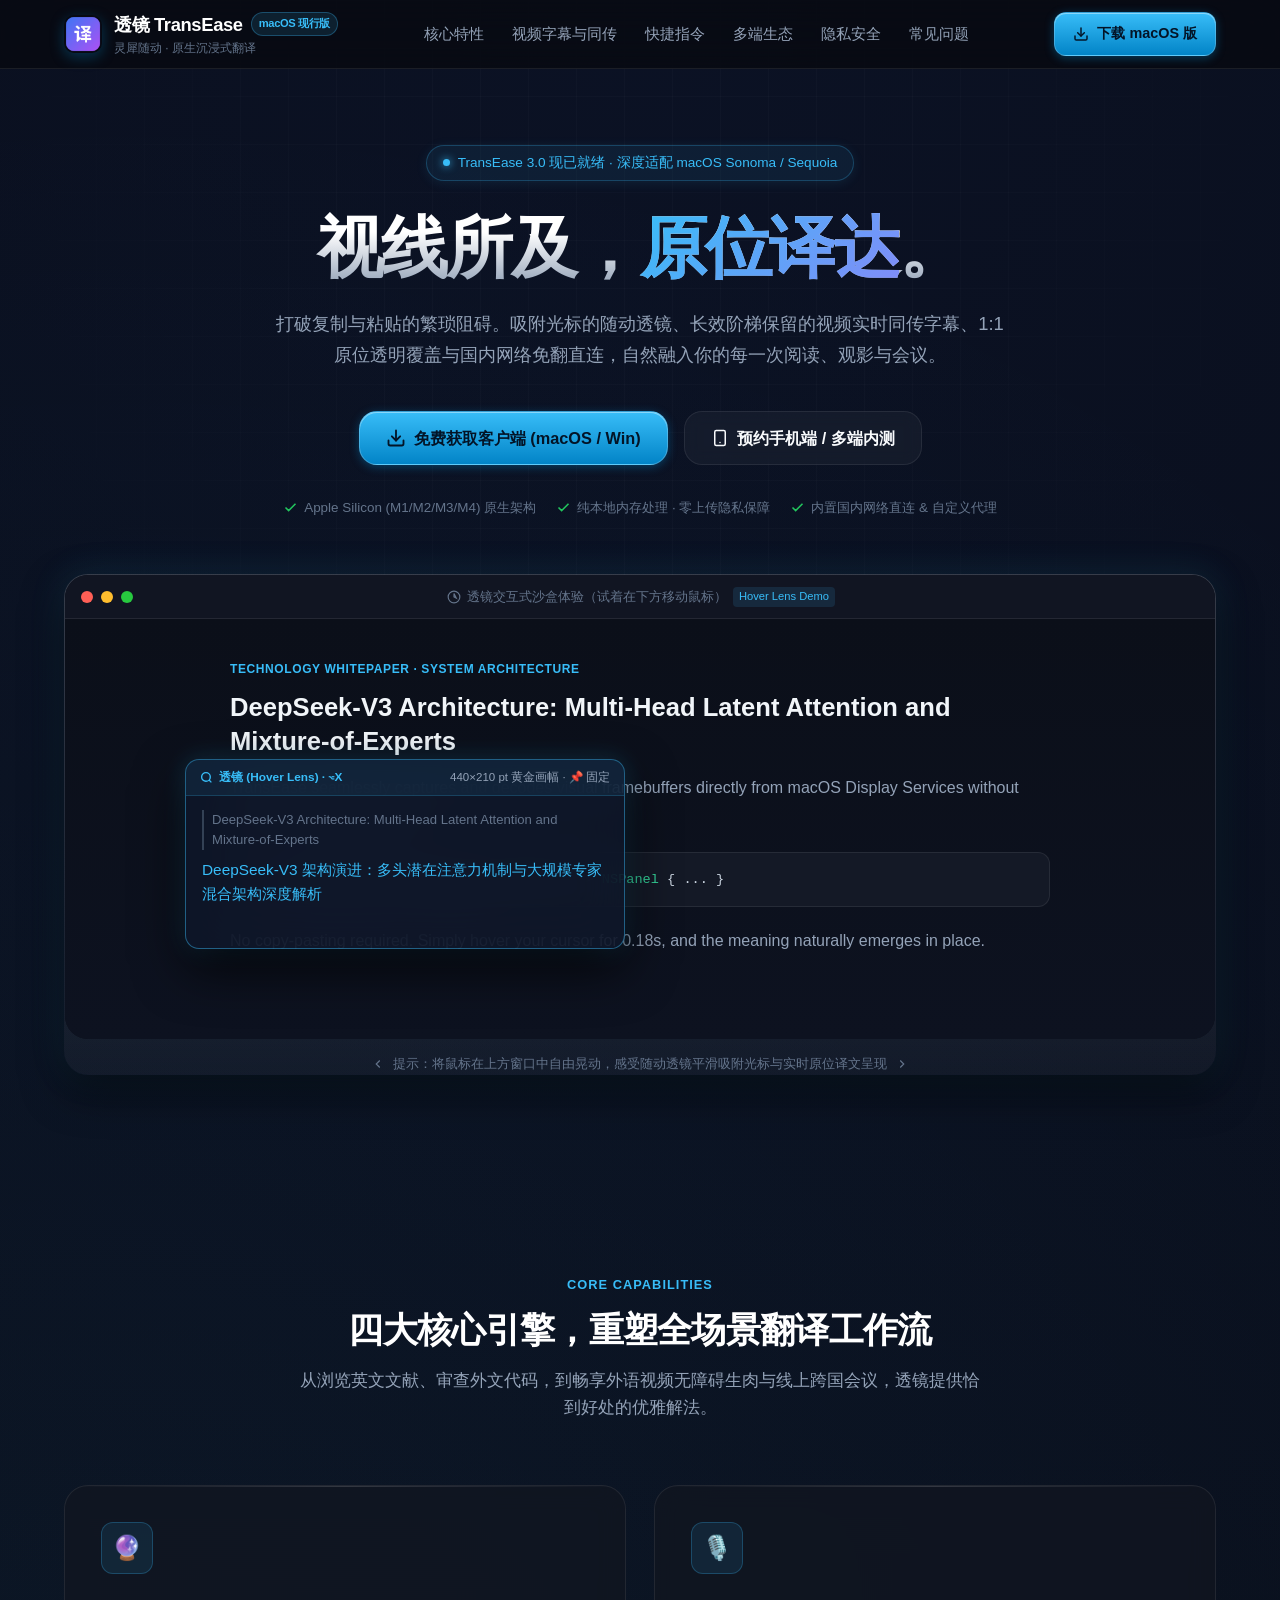
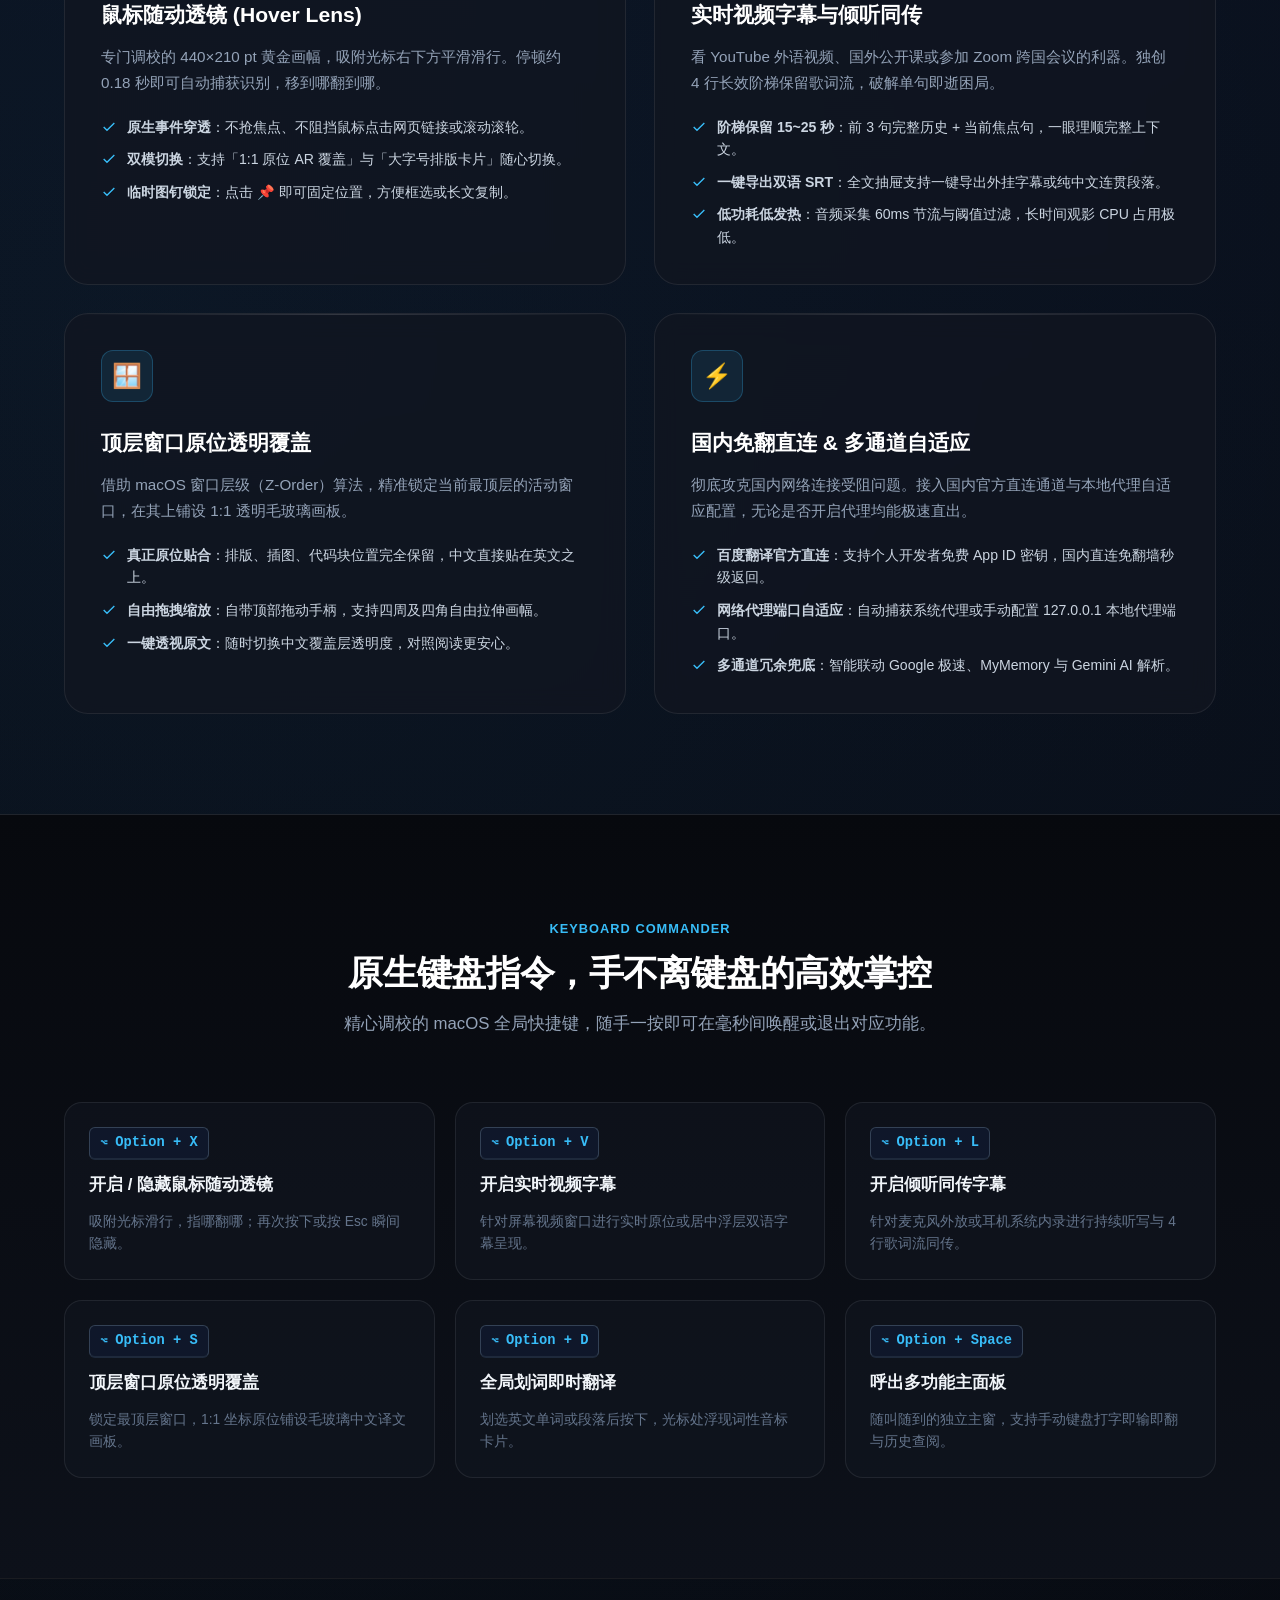
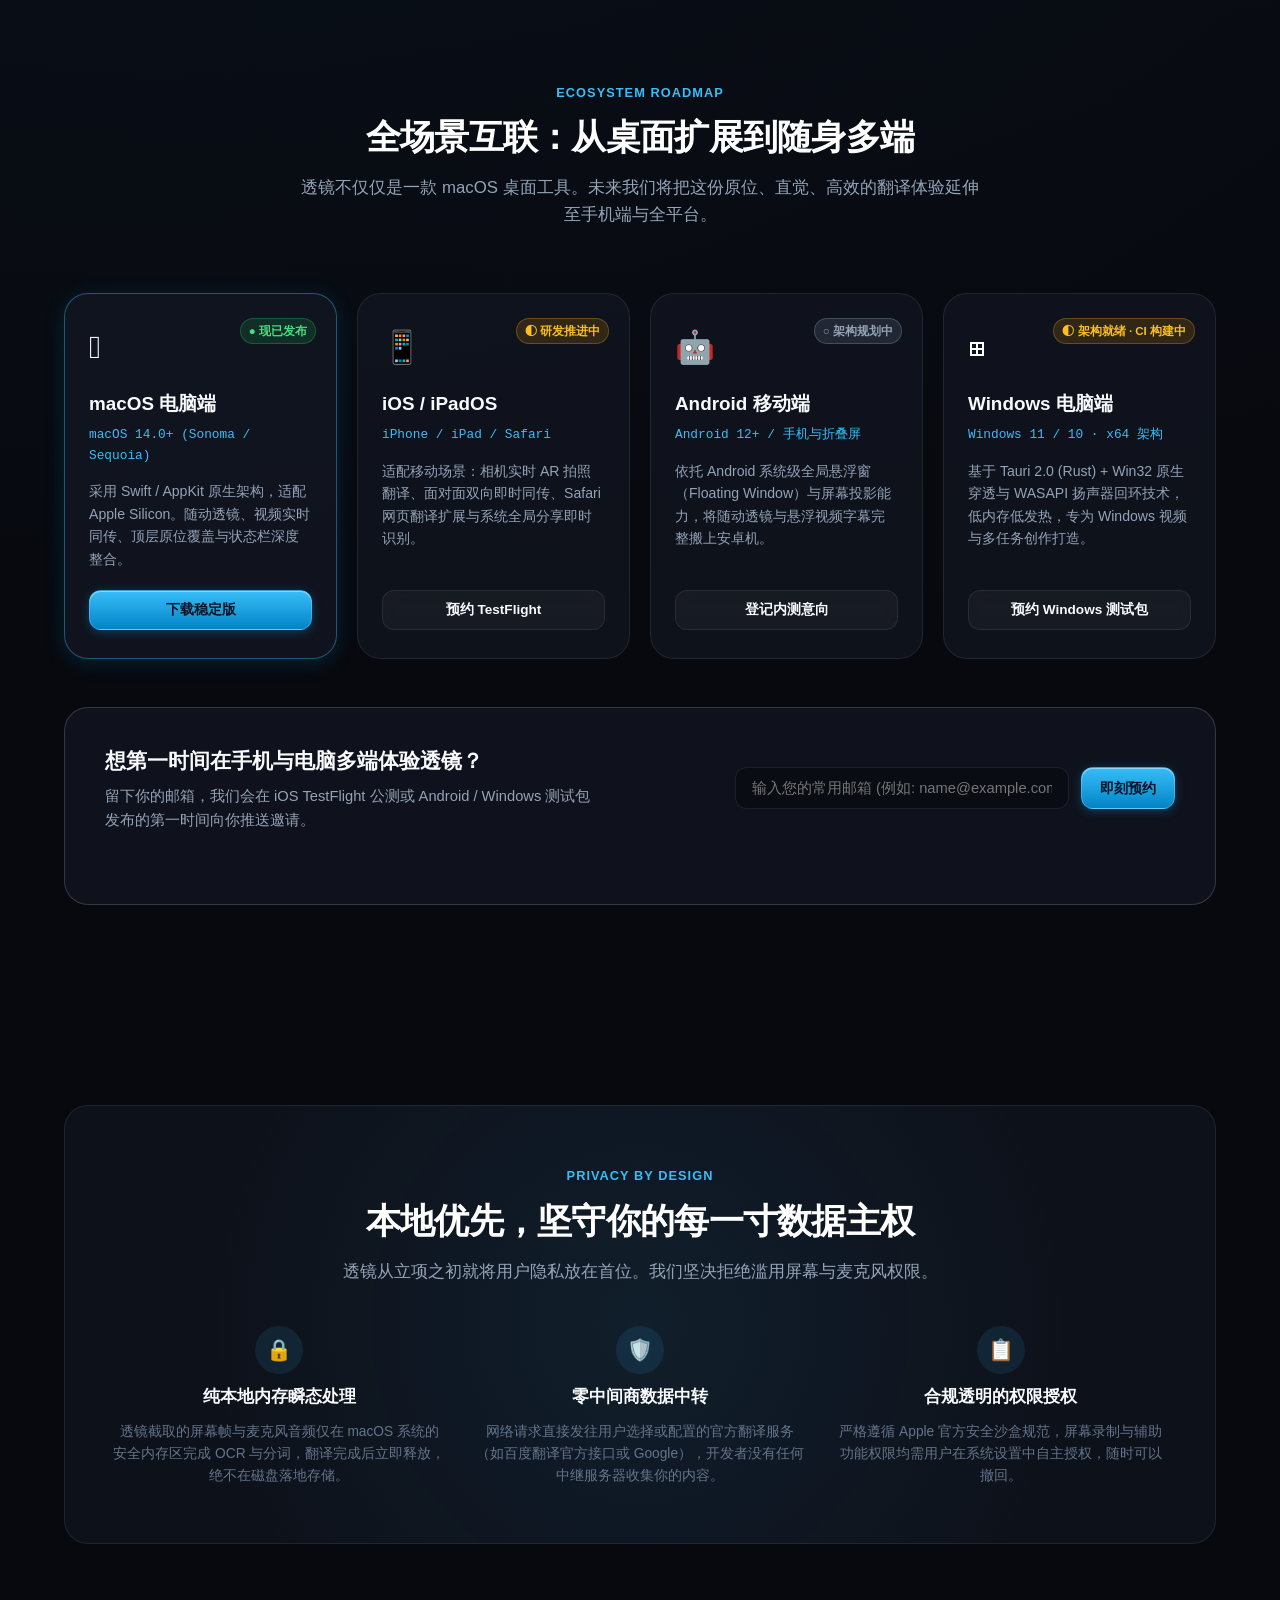
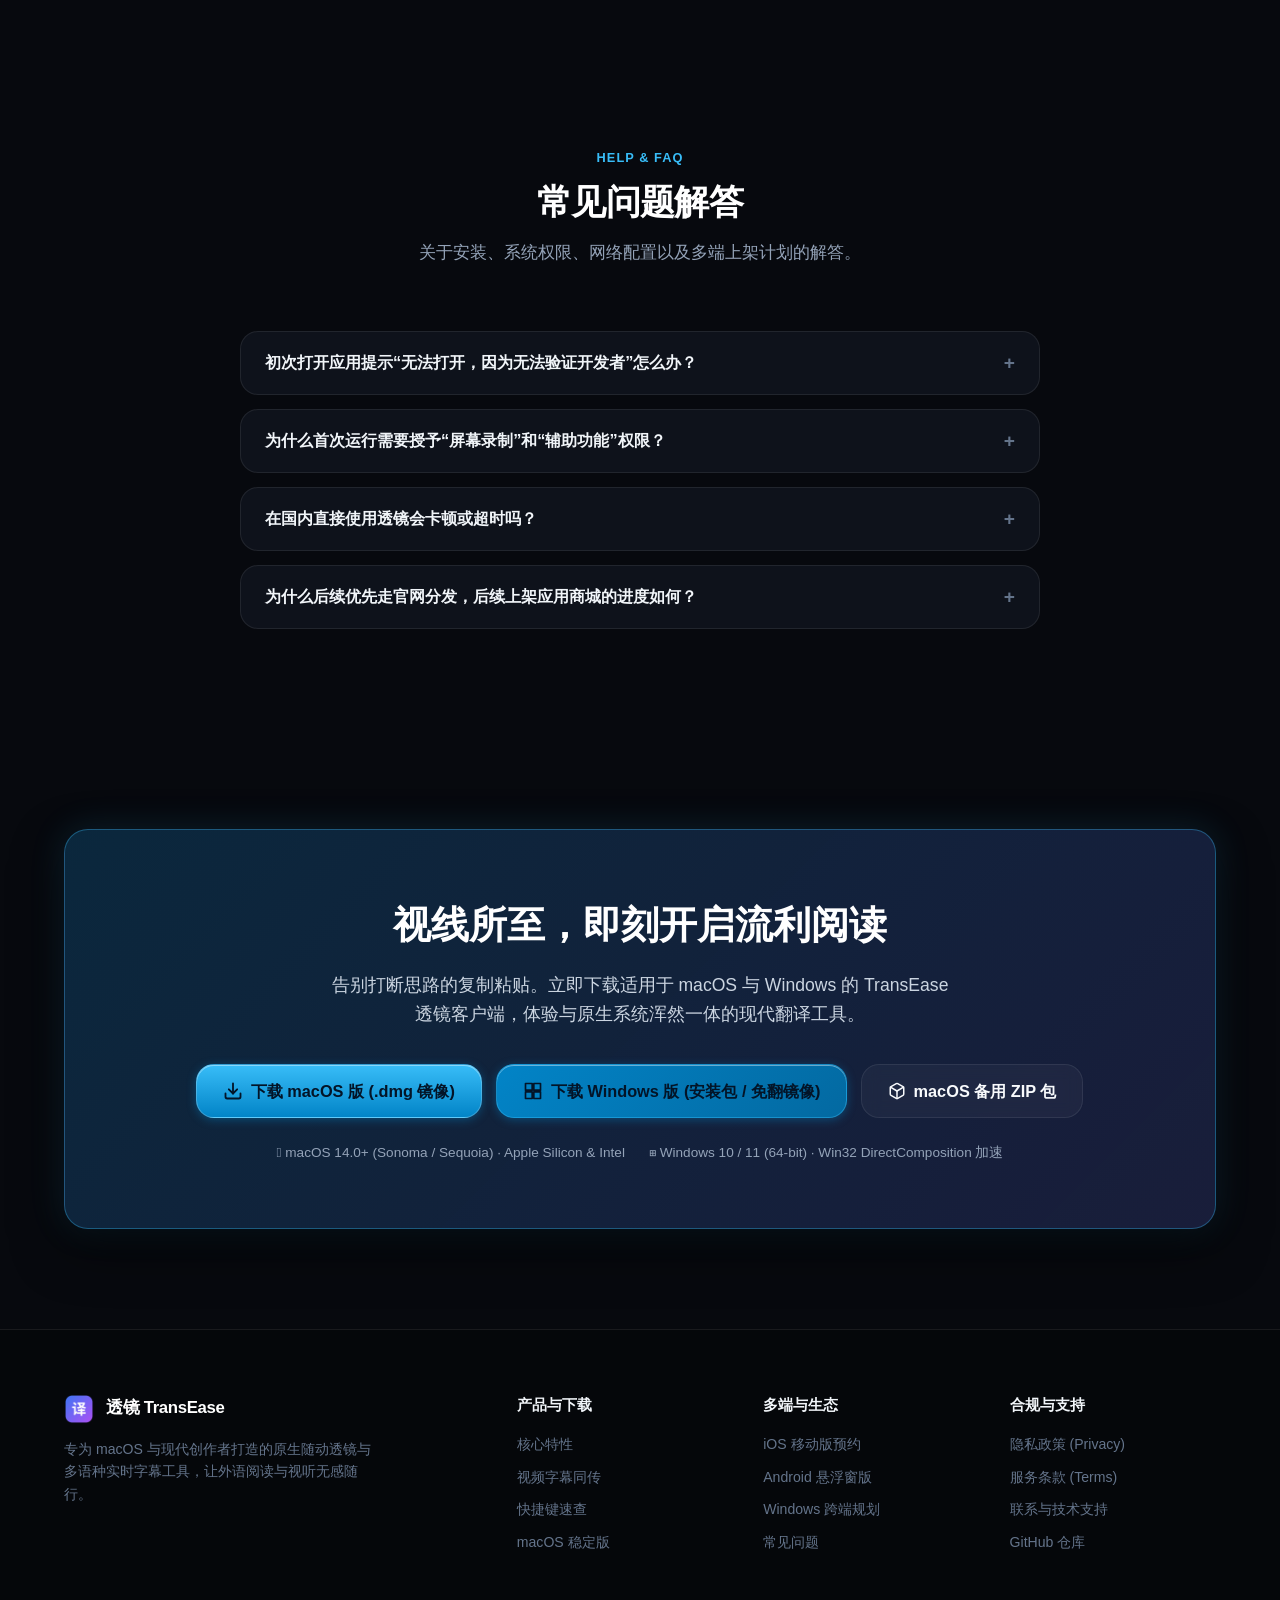
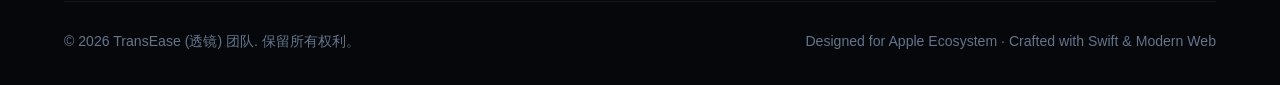
==== index.html @ e4a7ff3d "feat(web): 新增 Windows 国内免翻高速下载弹窗与双通道镜像" ====
<!DOCTYPE html>
<html lang="zh-CN">
<head>
  <meta charset="UTF-8">
  <meta name="viewport" content="width=device-width, initial-scale=1.0, viewport-fit=cover">
  <title>透镜 TransEase - 专为 macOS 打造的原生随动透镜与实时字幕神器</title>
  <meta name="description" content="透镜（TransEase）是一款专为 macOS 深度优化的原生随动透镜与实时同传字幕工具。吸附鼠标随动滑行、指哪翻哪；4行长效阶梯保留视频字幕；1:1 原位透明覆盖；内置国内直连通道。">
  <meta name="keywords" content="透镜, TransEase, macOS翻译, 随动透镜, 实时字幕, 视频同传, 划词翻译, 屏幕OCR">

  <!-- Favicon -->
  <link rel="icon" type="image/svg+xml" href="assets/favicon.svg">
  <link rel="apple-touch-icon" href="assets/app-icon.png">

  <!-- OpenGraph -->
  <meta property="og:title" content="透镜 TransEase - 视线所及，原位译达">
  <meta property="og:description" content="专为 macOS 打造的原生随动透镜与实时音视频字幕工具，告别繁琐的复制粘贴。">
  <meta property="og:type" content="website">
  <meta property="og:image" content="assets/app-icon.png">

  <!-- Style -->
  <link rel="stylesheet" href="css/style.css">
</head>
<body>

  <!-- Ambient Grid Background -->
  <div class="bg-grid-overlay" aria-hidden="true"></div>

  <!-- Site Header -->
  <header class="site-header">
    <div class="container nav-wrap">
      <a href="index.html" class="brand">
        <img src="assets/app-icon.png" alt="TransEase Logo" class="brand-icon">
        <div class="brand-info">
          <div class="brand-title">
            <span>透镜 TransEase</span>
            <span class="brand-badge">macOS 现行版</span>
          </div>
          <span class="brand-sub">灵犀随动 · 原生沉浸式翻译</span>
        </div>
      </a>

      <!-- Desktop Navigation -->
      <ul class="nav-links" id="siteNav">
        <li><a href="#features" class="nav-link">核心特性</a></li>
        <li><a href="#video-subtitles" class="nav-link">视频字幕与同传</a></li>
        <li><a href="#shortcuts" class="nav-link">快捷指令</a></li>
        <li><a href="#ecosystem" class="nav-link">多端生态</a></li>
        <li><a href="#privacy" class="nav-link">隐私安全</a></li>
        <li><a href="#faq" class="nav-link">常见问题</a></li>
      </ul>

      <!-- Action Buttons -->
      <div class="nav-actions">
        <a href="#download" class="btn btn-primary">
          <svg width="16" height="16" viewBox="0 0 24 24" fill="none" stroke="currentColor" stroke-width="2.2" stroke-linecap="round" stroke-linejoin="round">
            <path d="M21 15v4a2 2 0 0 1-2 2H5a2 2 0 0 1-2-2v-4"></path>
            <polyline points="7 10 12 15 17 10"></polyline>
            <line x1="12" y1="15" x2="12" y2="3"></line>
          </svg>
          下载 macOS 版
        </a>
      </div>

      <!-- Mobile Nav Toggle -->
      <button class="nav-toggle" id="mobileNavToggle" aria-label="切换菜单" aria-expanded="false">
        <svg width="22" height="22" viewBox="0 0 24 24" fill="none" stroke="currentColor" stroke-width="2" stroke-linecap="round">
          <line x1="3" y1="12" x2="21" y2="12"></line>
          <line x1="3" y1="6" x2="21" y2="6"></line>
          <line x1="3" y1="18" x2="21" y2="18"></line>
        </svg>
      </button>
    </div>
  </header>

  <!-- Hero Section -->
  <main>
    <section class="hero">
      <div class="container">
        <div class="hero-pill">
          <span class="hero-pill-dot"></span>
          <span>TransEase 3.0 现已就绪 · 深度适配 macOS Sonoma / Sequoia</span>
        </div>

        <h1 class="hero-title">
          视线所及，<span class="hero-title-highlight">原位译达</span>。
        </h1>

        <p class="hero-desc">
          打破复制与粘贴的繁琐阻碍。吸附光标的随动透镜、长效阶梯保留的视频实时同传字幕、1:1 原位透明覆盖与国内网络免翻直连，自然融入你的每一次阅读、观影与会议。
        </p>

        <div class="hero-cta">
          <a href="#download" class="btn btn-primary btn-lg">
            <svg width="20" height="20" viewBox="0 0 24 24" fill="none" stroke="currentColor" stroke-width="2.2" stroke-linecap="round" stroke-linejoin="round">
              <path d="M21 15v4a2 2 0 0 1-2 2H5a2 2 0 0 1-2-2v-4"></path>
              <polyline points="7 10 12 15 17 10"></polyline>
              <line x1="12" y1="15" x2="12" y2="3"></line>
            </svg>
            免费获取客户端 (macOS / Win)
          </a>
          <a href="#ecosystem" class="btn btn-secondary btn-lg">
            <svg width="18" height="18" viewBox="0 0 24 24" fill="none" stroke="currentColor" stroke-width="2" stroke-linecap="round" stroke-linejoin="round">
              <rect x="5" y="2" width="14" height="20" rx="2" ry="2"></rect>
              <line x1="12" y1="18" x2="12.01" y2="18"></line>
            </svg>
            预约手机端 / 多端内测
          </a>
        </div>

        <div class="hero-meta">
          <div class="hero-meta-item">
            <svg width="15" height="15" viewBox="0 0 24 24" fill="none" stroke="#22c55e" stroke-width="2.5"><polyline points="20 6 9 17 4 12"></polyline></svg>
            <span>Apple Silicon (M1/M2/M3/M4) 原生架构</span>
          </div>
          <div class="hero-meta-item">
            <svg width="15" height="15" viewBox="0 0 24 24" fill="none" stroke="#22c55e" stroke-width="2.5"><polyline points="20 6 9 17 4 12"></polyline></svg>
            <span>纯本地内存处理 · 零上传隐私保障</span>
          </div>
          <div class="hero-meta-item">
            <svg width="15" height="15" viewBox="0 0 24 24" fill="none" stroke="#22c55e" stroke-width="2.5"><polyline points="20 6 9 17 4 12"></polyline></svg>
            <span>内置国内网络直连 & 自定义代理</span>
          </div>
        </div>

        <!-- Interactive Lens Playground -->
        <div class="demo-stage-wrapper">
          <div class="demo-stage" id="demoStage">
            <div class="window-header">
              <div class="traffic-lights">
                <span class="traffic-dot dot-red"></span>
                <span class="traffic-dot dot-yellow"></span>
                <span class="traffic-dot dot-green"></span>
              </div>
              <div class="window-title">
                <svg width="14" height="14" viewBox="0 0 24 24" fill="none" stroke="currentColor" stroke-width="2"><circle cx="12" cy="12" r="10"></circle><polygon points="12 6 12 12 16 14"></polygon></svg>
                <span>透镜交互式沙盒体验（试着在下方移动鼠标）</span>
                <span class="window-badge">Hover Lens Demo</span>
              </div>
              <div style="width: 50px;"></div>
            </div>

            <div class="window-body">
              <div class="sim-article">
                <span class="sim-tag">Technology Whitepaper · System Architecture</span>
                <h2 class="sim-heading" id="simHeading">DeepSeek-V3 Architecture: Multi-Head Latent Attention and Mixture-of-Experts</h2>
                <p class="sim-paragraph" id="simParagraph1">
                  TransEase seamlessly captures and decodes visual framebuffers directly from macOS Display Services without introducing rendering latency.
                </p>
                <div class="sim-code-block" id="simCodeBlock">
                  <span style="color: #f472b6;">func</span> <span style="color: #60a5fa;">renderHoverLens</span>(at point: <span style="color: #34d399;">CGPoint</span>) -> <span style="color: #34d399;">NSPanel</span> { ... }
                </div>
                <p class="sim-paragraph" id="simParagraph2">
                  No copy-pasting required. Simply hover your cursor for 0.18s, and the meaning naturally emerges in place.
                </p>
              </div>

              <!-- Floating Simulated Lens -->
              <div class="sim-lens" id="simLens">
                <div class="sim-lens-header">
                  <span class="sim-lens-title">
                    <svg width="13" height="13" viewBox="0 0 24 24" fill="none" stroke="currentColor" stroke-width="2.5"><circle cx="11" cy="11" r="8"></circle><line x1="21" y1="21" x2="16.65" y2="16.65"></line></svg>
                    透镜 (Hover Lens) · ⌥X
                  </span>
                  <span style="font-size: 0.72rem; color: #94a3b8;">440×210 pt 黄金画幅 · 📌 固定</span>
                </div>
                <div class="sim-lens-body">
                  <div class="sim-lens-original" id="lensOriginal">
                    DeepSeek-V3 Architecture: Multi-Head Latent Attention and Mixture-of-Experts
                  </div>
                  <div class="sim-lens-translated" id="lensTranslated">
                    DeepSeek-V3 架构演进：多头潜在注意力机制与大规模专家混合架构深度解析
                  </div>
                </div>
              </div>
            </div>
          </div>
          <div class="demo-instruction">
            <svg width="14" height="14" viewBox="0 0 24 24" fill="none" stroke="currentColor" stroke-width="2"><path d="M15 18l-6-6 6-6"/></svg>
            <span>提示：将鼠标在上方窗口中自由晃动，感受随动透镜平滑吸附光标与实时原位译文呈现</span>
            <svg width="14" height="14" viewBox="0 0 24 24" fill="none" stroke="currentColor" stroke-width="2"><path d="M9 18l6-6-6-6"/></svg>
          </div>
        </div>
      </div>
    </section>

    <!-- Core Features Grid -->
    <section class="section" id="features">
      <div class="container">
        <div class="section-header">
          <span class="section-pill">Core Capabilities</span>
          <h2 class="section-title">四大核心引擎，重塑全场景翻译工作流</h2>
          <p class="section-desc">
            从浏览英文文献、审查外文代码，到畅享外语视频无障碍生肉与线上跨国会议，透镜提供恰到好处的优雅解法。
          </p>
        </div>

        <div class="features-grid">
          <!-- Card 1 -->
          <div class="feature-card">
            <div class="feature-icon-box">🔮</div>
            <h3 class="feature-title">鼠标随动透镜 (Hover Lens)</h3>
            <p class="feature-text">
              专门调校的 440×210 pt 黄金画幅，吸附光标右下方平滑滑行。停顿约 0.18 秒即可自动捕获识别，移到哪翻到哪。
            </p>
            <ul class="feature-points">
              <li class="feature-point">
                <svg viewBox="0 0 24 24" fill="none" stroke="currentColor" stroke-width="2"><polyline points="20 6 9 17 4 12"></polyline></svg>
                <span><strong>原生事件穿透</strong>：不抢焦点、不阻挡鼠标点击网页链接或滚动滚轮。</span>
              </li>
              <li class="feature-point">
                <svg viewBox="0 0 24 24" fill="none" stroke="currentColor" stroke-width="2"><polyline points="20 6 9 17 4 12"></polyline></svg>
                <span><strong>双模切换</strong>：支持「1:1 原位 AR 覆盖」与「大字号排版卡片」随心切换。</span>
              </li>
              <li class="feature-point">
                <svg viewBox="0 0 24 24" fill="none" stroke="currentColor" stroke-width="2"><polyline points="20 6 9 17 4 12"></polyline></svg>
                <span><strong>临时图钉锁定</strong>：点击 📌 即可固定位置，方便框选或长文复制。</span>
              </li>
            </ul>
          </div>

          <!-- Card 2 -->
          <div class="feature-card" id="video-subtitles">
            <div class="feature-icon-box">🎙️</div>
            <h3 class="feature-title">实时视频字幕与倾听同传</h3>
            <p class="feature-text">
              看 YouTube 外语视频、国外公开课或参加 Zoom 跨国会议的利器。独创 4 行长效阶梯保留歌词流，破解单句即逝困局。
            </p>
            <ul class="feature-points">
              <li class="feature-point">
                <svg viewBox="0 0 24 24" fill="none" stroke="currentColor" stroke-width="2"><polyline points="20 6 9 17 4 12"></polyline></svg>
                <span><strong>阶梯保留 15~25 秒</strong>：前 3 句完整历史 + 当前焦点句，一眼理顺完整上下文。</span>
              </li>
              <li class="feature-point">
                <svg viewBox="0 0 24 24" fill="none" stroke="currentColor" stroke-width="2"><polyline points="20 6 9 17 4 12"></polyline></svg>
                <span><strong>一键导出双语 SRT</strong>：全文抽屉支持一键导出外挂字幕或纯中文连贯段落。</span>
              </li>
              <li class="feature-point">
                <svg viewBox="0 0 24 24" fill="none" stroke="currentColor" stroke-width="2"><polyline points="20 6 9 17 4 12"></polyline></svg>
                <span><strong>低功耗低发热</strong>：音频采集 60ms 节流与阈值过滤，长时间观影 CPU 占用极低。</span>
              </li>
            </ul>
          </div>

          <!-- Card 3 -->
          <div class="feature-card">
            <div class="feature-icon-box">🪟</div>
            <h3 class="feature-title">顶层窗口原位透明覆盖</h3>
            <p class="feature-text">
              借助 macOS 窗口层级（Z-Order）算法，精准锁定当前最顶层的活动窗口，在其上铺设 1:1 透明毛玻璃画板。
            </p>
            <ul class="feature-points">
              <li class="feature-point">
                <svg viewBox="0 0 24 24" fill="none" stroke="currentColor" stroke-width="2"><polyline points="20 6 9 17 4 12"></polyline></svg>
                <span><strong>真正原位贴合</strong>：排版、插图、代码块位置完全保留，中文直接贴在英文之上。</span>
              </li>
              <li class="feature-point">
                <svg viewBox="0 0 24 24" fill="none" stroke="currentColor" stroke-width="2"><polyline points="20 6 9 17 4 12"></polyline></svg>
                <span><strong>自由拖拽缩放</strong>：自带顶部拖动手柄，支持四周及四角自由拉伸画幅。</span>
              </li>
              <li class="feature-point">
                <svg viewBox="0 0 24 24" fill="none" stroke="currentColor" stroke-width="2"><polyline points="20 6 9 17 4 12"></polyline></svg>
                <span><strong>一键透视原文</strong>：随时切换中文覆盖层透明度，对照阅读更安心。</span>
              </li>
            </ul>
          </div>

          <!-- Card 4 -->
          <div class="feature-card">
            <div class="feature-icon-box">⚡</div>
            <h3 class="feature-title">国内免翻直连 & 多通道自适应</h3>
            <p class="feature-text">
              彻底攻克国内网络连接受阻问题。接入国内官方直连通道与本地代理自适应配置，无论是否开启代理均能极速直出。
            </p>
            <ul class="feature-points">
              <li class="feature-point">
                <svg viewBox="0 0 24 24" fill="none" stroke="currentColor" stroke-width="2"><polyline points="20 6 9 17 4 12"></polyline></svg>
                <span><strong>百度翻译官方直连</strong>：支持个人开发者免费 App ID 密钥，国内直连免翻墙秒级返回。</span>
              </li>
              <li class="feature-point">
                <svg viewBox="0 0 24 24" fill="none" stroke="currentColor" stroke-width="2"><polyline points="20 6 9 17 4 12"></polyline></svg>
                <span><strong>网络代理端口自适应</strong>：自动捕获系统代理或手动配置 127.0.0.1 本地代理端口。</span>
              </li>
              <li class="feature-point">
                <svg viewBox="0 0 24 24" fill="none" stroke="currentColor" stroke-width="2"><polyline points="20 6 9 17 4 12"></polyline></svg>
                <span><strong>多通道冗余兜底</strong>：智能联动 Google 极速、MyMemory 与 Gemini AI 解析。</span>
              </li>
            </ul>
          </div>
        </div>
      </div>
    </section>

    <!-- Shortcut Command Bar -->
    <section class="section shortcuts-section" id="shortcuts">
      <div class="container">
        <div class="section-header">
          <span class="section-pill">Keyboard Commander</span>
          <h2 class="section-title">原生键盘指令，手不离键盘的高效掌控</h2>
          <p class="section-desc">
            精心调校的 macOS 全局快捷键，随手一按即可在毫秒间唤醒或退出对应功能。
          </p>
        </div>

        <div class="shortcut-grid">
          <div class="shortcut-card">
            <div class="kbd-badge">⌥ Option + X</div>
            <div class="shortcut-name">开启 / 隐藏鼠标随动透镜</div>
            <div class="shortcut-desc">吸附光标滑行，指哪翻哪；再次按下或按 Esc 瞬间隐藏。</div>
          </div>

          <div class="shortcut-card">
            <div class="kbd-badge">⌥ Option + V</div>
            <div class="shortcut-name">开启实时视频字幕</div>
            <div class="shortcut-desc">针对屏幕视频窗口进行实时原位或居中浮层双语字幕呈现。</div>
          </div>

          <div class="shortcut-card">
            <div class="kbd-badge">⌥ Option + L</div>
            <div class="shortcut-name">开启倾听同传字幕</div>
            <div class="shortcut-desc">针对麦克风外放或耳机系统内录进行持续听写与 4 行歌词流同传。</div>
          </div>

          <div class="shortcut-card">
            <div class="kbd-badge">⌥ Option + S</div>
            <div class="shortcut-name">顶层窗口原位透明覆盖</div>
            <div class="shortcut-desc">锁定最顶层窗口，1:1 坐标原位铺设毛玻璃中文译文画板。</div>
          </div>

          <div class="shortcut-card">
            <div class="kbd-badge">⌥ Option + D</div>
            <div class="shortcut-name">全局划词即时翻译</div>
            <div class="shortcut-desc">划选英文单词或段落后按下，光标处浮现词性音标卡片。</div>
          </div>

          <div class="shortcut-card">
            <div class="kbd-badge">⌥ Option + Space</div>
            <div class="shortcut-name">呼出多功能主面板</div>
            <div class="shortcut-desc">随叫随到的独立主窗，支持手动键盘打字即输即翻与历史查阅。</div>
          </div>
        </div>
      </div>
    </section>

    <!-- Multi-Platform Ecosystem Matrix -->
    <section class="section" id="ecosystem">
      <div class="container">
        <div class="section-header">
          <span class="section-pill">Ecosystem Roadmap</span>
          <h2 class="section-title">全场景互联：从桌面扩展到随身多端</h2>
          <p class="section-desc">
            透镜不仅仅是一款 macOS 桌面工具。未来我们将把这份原位、直觉、高效的翻译体验延伸至手机端与全平台。
          </p>
        </div>

        <div class="matrix-grid">
          <!-- macOS -->
          <div class="matrix-card active">
            <span class="matrix-status-pill pill-ready">● 现已发布</span>
            <div class="matrix-platform-icon"></div>
            <h3 class="matrix-platform-title">macOS 电脑端</h3>
            <div class="matrix-platform-target">macOS 14.0+ (Sonoma / Sequoia)</div>
            <p class="matrix-platform-desc">
              采用 Swift / AppKit 原生架构，适配 Apple Silicon。随动透镜、视频实时同传、顶层原位覆盖与状态栏深度整合。
            </p>
            <a href="#download" class="btn btn-primary" style="padding: 8px 14px; font-size: 0.85rem;">下载稳定版</a>
          </div>

          <!-- iOS -->
          <div class="matrix-card">
            <span class="matrix-status-pill pill-wip">◐ 研发推进中</span>
            <div class="matrix-platform-icon">📱</div>
            <h3 class="matrix-platform-title">iOS / iPadOS</h3>
            <div class="matrix-platform-target">iPhone / iPad / Safari</div>
            <p class="matrix-platform-desc">
              适配移动场景：相机实时 AR 拍照翻译、面对面双向即时同传、Safari 网页翻译扩展与系统全局分享即时识别。
            </p>
            <a href="#reserve" class="btn btn-secondary" style="padding: 8px 14px; font-size: 0.85rem;">预约 TestFlight</a>
          </div>

          <!-- Android -->
          <div class="matrix-card">
            <span class="matrix-status-pill pill-plan">○ 架构规划中</span>
            <div class="matrix-platform-icon">🤖</div>
            <h3 class="matrix-platform-title">Android 移动端</h3>
            <div class="matrix-platform-target">Android 12+ / 手机与折叠屏</div>
            <p class="matrix-platform-desc">
              依托 Android 系统级全局悬浮窗（Floating Window）与屏幕投影能力，将随动透镜与悬浮视频字幕完整搬上安卓机。
            </p>
            <a href="#reserve" class="btn btn-secondary" style="padding: 8px 14px; font-size: 0.85rem;">登记内测意向</a>
          </div>

          <!-- Windows -->
          <div class="matrix-card">
            <span class="matrix-status-pill pill-wip">◐ 架构就绪 · CI 构建中</span>
            <div class="matrix-platform-icon">⊞</div>
            <h3 class="matrix-platform-title">Windows 电脑端</h3>
            <div class="matrix-platform-target">Windows 11 / 10 · x64 架构</div>
            <p class="matrix-platform-desc">
              基于 Tauri 2.0 (Rust) + Win32 原生穿透与 WASAPI 扬声器回环技术，低内存低发热，专为 Windows 视频与多任务创作打造。
            </p>
            <a href="#reserve" class="btn btn-secondary" style="padding: 8px 14px; font-size: 0.85rem;">预约 Windows 测试包</a>
          </div>
        </div>

        <!-- Reservation Form -->
        <div class="reserve-box" id="reserve">
          <div class="reserve-info">
            <h3 class="reserve-title">想第一时间在手机与电脑多端体验透镜？</h3>
            <p class="reserve-desc">
              留下你的邮箱，我们会在 iOS TestFlight 公测或 Android / Windows 测试包发布的第一时间向你推送邀请。
            </p>
          </div>
          <form class="reserve-form" id="reserveForm">
            <input type="email" class="input-email" placeholder="输入您的常用邮箱 (例如: name@example.com)" required>
            <button type="submit" class="btn btn-primary">即刻预约</button>
          </form>
          <div id="reserveStatus" style="width: 100%; font-size: 0.85rem; margin-top: 4px;"></div>
        </div>
      </div>
    </section>

    <!-- Privacy & Security -->
    <section class="section" id="privacy">
      <div class="container">
        <div class="trust-banner">
          <span class="section-pill">Privacy By Design</span>
          <h2 class="section-title">本地优先，坚守你的每一寸数据主权</h2>
          <p class="section-desc" style="max-width: 680px; margin: 0 auto;">
            透镜从立项之初就将用户隐私放在首位。我们坚决拒绝滥用屏幕与麦克风权限。
          </p>

          <div class="trust-badge-group">
            <div class="trust-badge">
              <div class="trust-badge-icon">🔒</div>
              <h4 class="trust-badge-title">纯本地内存瞬态处理</h4>
              <p class="trust-badge-desc">
                透镜截取的屏幕帧与麦克风音频仅在 macOS 系统的安全内存区完成 OCR 与分词，翻译完成后立即释放，绝不在磁盘落地存储。
              </p>
            </div>

            <div class="trust-badge">
              <div class="trust-badge-icon">🛡️</div>
              <h4 class="trust-badge-title">零中间商数据中转</h4>
              <p class="trust-badge-desc">
                网络请求直接发往用户选择或配置的官方翻译服务（如百度翻译官方接口或 Google），开发者没有任何中继服务器收集你的内容。
              </p>
            </div>

            <div class="trust-badge">
              <div class="trust-badge-icon">📋</div>
              <h4 class="trust-badge-title">合规透明的权限授权</h4>
              <p class="trust-badge-desc">
                严格遵循 Apple 官方安全沙盒规范，屏幕录制与辅助功能权限均需用户在系统设置中自主授权，随时可以撤回。
              </p>
            </div>
          </div>
        </div>
      </div>
    </section>

    <!-- FAQ Accordion -->
    <section class="section" id="faq">
      <div class="container">
        <div class="section-header">
          <span class="section-pill">Help & FAQ</span>
          <h2 class="section-title">常见问题解答</h2>
          <p class="section-desc">关于安装、系统权限、网络配置以及多端上架计划的解答。</p>
        </div>

        <div class="faq-list">
          <div class="faq-item">
            <button class="faq-question">
              <span>初次打开应用提示“无法打开，因为无法验证开发者”怎么办？</span>
              <span class="faq-icon">+</span>
            </button>
            <div class="faq-answer">
              <div class="faq-answer-inner">
                这是 macOS Gatekeeper 对未走 App Store 商店分发应用的常规安全保护。解决方法非常简单：在「访达 (Finder) -> 应用程序」中找到 TransEase，<strong>按住 Control 键并用鼠标右键点击图标，在弹出菜单中选择“打开”</strong>，点击确认即可永久加入系统受信任名单；或者在终端中运行 <code>xattr -cr /Applications/TransEase.app</code> 即可解除拦截。
              </div>
            </div>
          </div>

          <div class="faq-item">
            <button class="faq-question">
              <span>为什么首次运行需要授予“屏幕录制”和“辅助功能”权限？</span>
              <span class="faq-icon">+</span>
            </button>
            <div class="faq-answer">
              <div class="faq-answer-inner">
                透镜需要「屏幕录制 (ScreenCaptureKit)」权限以便从屏幕上读取你需要翻译的英文文本并执行高精度本地 OCR；需要「辅助功能 (Accessibility)」权限以便响应全局快捷键并让透镜吸附鼠标滑动。这些权限完全局限在你的电脑本地，没有任何数据会被上传到任何外部个人服务器。
              </div>
            </div>
          </div>

          <div class="faq-item">
            <button class="faq-question">
              <span>在国内直接使用透镜会卡顿或超时吗？</span>
              <span class="faq-icon">+</span>
            </button>
            <div class="faq-answer">
              <div class="faq-answer-inner">
                透镜已专项优化国内网络支持！在应用偏好设置中，您可以直接切换到「百度翻译官方直连」，输入您自己在百度翻译开放平台免费申请的 App ID 与密钥即可免翻墙极速直连；如果您平时开启了科学上网代理，透镜也支持自动捕获系统代理或手动配置本地代理端口（如 127.0.0.1:7890），秒级畅享 Google 极速翻译与 Gemini AI 解析。
              </div>
            </div>
          </div>

          <div class="faq-item">
            <button class="faq-question">
              <span>为什么后续优先走官网分发，后续上架应用商城的进度如何？</span>
              <span class="faq-icon">+</span>
            </button>
            <div class="faq-answer">
              <div class="faq-answer-inner">
                透镜的随动透镜、实时视频字幕和原位透明覆盖深度依赖 macOS 底层系统权限。Mac App Store 的严格沙盒（Sandbox）会限制此类系统级交互工具（这也是知名工具如 Bob、Raycast、CleanMyMac 均以官网独立分发为主的原因）。目前我们通过官网提供完整的无阉割版本；同时正在规划符合 iOS App Store 与各大应用商城合规规范的移动版本。
              </div>
            </div>
          </div>
        </div>
      </div>
    </section>

    <!-- Download Section -->
    <section class="section" id="download">
      <div class="container">
        <div class="download-card">
          <h2 class="download-title">视线所至，即刻开启流利阅读</h2>
          <p class="download-desc">
            告别打断思路的复制粘贴。立即下载适用于 macOS 与 Windows 的 TransEase 透镜客户端，体验与原生系统浑然一体的现代翻译工具。
          </p>
          <div class="hero-cta" style="margin-bottom: 24px; gap: 14px; flex-wrap: wrap; justify-content: center;">
            <a href="downloads/TransEase_macOS.dmg" download="TransEase_macOS.dmg" class="btn btn-primary btn-lg" id="btnDownload">
              <svg width="20" height="20" viewBox="0 0 24 24" fill="none" stroke="currentColor" stroke-width="2.2" stroke-linecap="round" stroke-linejoin="round">
                <path d="M21 15v4a2 2 0 0 1-2 2H5a2 2 0 0 1-2-2v-4"></path>
                <polyline points="7 10 12 15 17 10"></polyline>
                <line x1="12" y1="15" x2="12" y2="3"></line>
              </svg>
              下载 macOS 版 (.dmg 镜像)
            </a>
            <a href="javascript:void(0)" onclick="openWindowsDownloadModal()" class="btn btn-primary btn-lg" id="btnDownloadWin" style="background: linear-gradient(135deg, #0284c7 0%, #0369a1 100%); border-color: rgba(56, 189, 248, 0.4);">
              <svg width="20" height="20" viewBox="0 0 24 24" fill="none" stroke="currentColor" stroke-width="2" stroke-linecap="round" stroke-linejoin="round">
                <rect x="3" y="3" width="8" height="8"></rect>
                <rect x="13" y="3" width="8" height="8"></rect>
                <rect x="3" y="13" width="8" height="8"></rect>
                <rect x="13" y="13" width="8" height="8"></rect>
              </svg>
              下载 Windows 版 (安装包 / 免翻镜像)
            </a>
            <a href="downloads/TransEase_macOS.zip" download="TransEase_macOS.zip" class="btn btn-secondary btn-lg">
              <svg width="18" height="18" viewBox="0 0 24 24" fill="none" stroke="currentColor" stroke-width="2" stroke-linecap="round" stroke-linejoin="round">
                <path d="M21 16V8a2 2 0 0 0-1-1.73l-7-4a2 2 0 0 0-2 0l-7 4A2 2 0 0 0 3 8v8a2 2 0 0 0 1 1.73l7 4a2 2 0 0 0 2 0l7-4A2 2 0 0 0 21 16z"></path>
                <polyline points="3.27 6.96 12 12.01 20.73 6.96"></polyline>
                <line x1="12" y1="22.08" x2="12" y2="12"></line>
              </svg>
              macOS 备用 ZIP 包
            </a>
          </div>
          <div style="font-size: 0.85rem; color: #94a3b8; display: flex; justify-content: center; gap: 24px; flex-wrap: wrap;">
            <span> macOS 14.0+ (Sonoma / Sequoia) · Apple Silicon & Intel</span>
            <span>⊞ Windows 10 / 11 (64-bit) · Win32 DirectComposition 加速</span>
          </div>
        </div>
      </div>
    </section>
  </main>

  <!-- Site Footer -->
  <footer class="site-footer">
    <div class="container">
      <div class="footer-top">
        <div>
          <div class="brand">
            <img src="assets/app-icon.png" alt="TransEase Logo" style="width: 30px; height: 30px; border-radius: 8px;">
            <span class="brand-title" style="font-size: 1.05rem;">透镜 TransEase</span>
          </div>
          <p class="footer-brand-desc">
            专为 macOS 与现代创作者打造的原生随动透镜与多语种实时字幕工具，让外语阅读与视听无感随行。
          </p>
        </div>

        <div>
          <h4 class="footer-col-title">产品与下载</h4>
          <ul class="footer-links">
            <li><a href="#features" class="footer-link">核心特性</a></li>
            <li><a href="#video-subtitles" class="footer-link">视频字幕同传</a></li>
            <li><a href="#shortcuts" class="footer-link">快捷键速查</a></li>
            <li><a href="#download" class="footer-link">macOS 稳定版</a></li>
          </ul>
        </div>

        <div>
          <h4 class="footer-col-title">多端与生态</h4>
          <ul class="footer-links">
            <li><a href="#ecosystem" class="footer-link">iOS 移动版预约</a></li>
            <li><a href="#ecosystem" class="footer-link">Android 悬浮窗版</a></li>
            <li><a href="#ecosystem" class="footer-link">Windows 跨端规划</a></li>
            <li><a href="#faq" class="footer-link">常见问题</a></li>
          </ul>
        </div>

        <div>
          <h4 class="footer-col-title">合规与支持</h4>
          <ul class="footer-links">
            <li><a href="privacy.html" class="footer-link">隐私政策 (Privacy)</a></li>
            <li><a href="terms.html" class="footer-link">服务条款 (Terms)</a></li>
            <li><a href="mailto:support@transease.app" class="footer-link">联系与技术支持</a></li>
            <li><a href="https://github.com/liuh33494-droid/TransEase-web" class="footer-link" target="_blank" rel="noopener">GitHub 仓库</a></li>
          </ul>
        </div>
      </div>

      <div class="footer-bottom">
        <div>
          © 2026 TransEase (透镜) 团队. 保留所有权利。
        </div>
        <div>
          Designed for Apple Ecosystem · Crafted with Swift & Modern Web
        </div>
      </div>
    </div>
  </footer>

  <!-- Windows Download Modal -->
  <div id="winDownloadModal" class="modal-backdrop" style="display: none; position: fixed; inset: 0; background: rgba(0, 0, 0, 0.75); backdrop-filter: blur(8px); z-index: 9999; align-items: center; justify-content: center; padding: 20px;">
    <div style="background: #111827; border: 1px solid rgba(255, 255, 255, 0.15); border-radius: 16px; max-width: 520px; width: 100%; padding: 28px; box-shadow: 0 25px 50px -12px rgba(0, 0, 0, 0.7); position: relative;">
      <button onclick="closeWindowsDownloadModal()" style="position: absolute; top: 16px; right: 16px; background: none; border: none; color: #94a3b8; font-size: 24px; cursor: pointer;" aria-label="关闭">&times;</button>
      <div style="display: flex; align-items: center; gap: 12px; margin-bottom: 16px;">
        <div style="width: 40px; height: 40px; border-radius: 10px; background: #0284c7; display: flex; align-items: center; justify-content: center;">
          <svg width="22" height="22" viewBox="0 0 24 24" fill="none" stroke="#fff" stroke-width="2"><rect x="3" y="3" width="8" height="8"></rect><rect x="13" y="3" width="8" height="8"></rect><rect x="3" y="13" width="8" height="8"></rect><rect x="13" y="13" width="8" height="8"></rect></svg>
        </div>
        <div>
          <h3 style="margin: 0; font-size: 1.25rem; color: #f8fafc;">TransEase Windows 原生版</h3>
          <span style="font-size: 0.82rem; color: #38bdf8;">版本 v3.1.0 · Win 10/11 64位</span>
        </div>
      </div>
      <p style="color: #cbd5e1; font-size: 0.9rem; line-height: 1.6; margin-bottom: 20px;">
        已深度适配 Windows DirectComposition 透明随动透镜与实时同传。为国内用户提供双下载通道：
      </p>
      
      <div style="display: flex; flex-direction: column; gap: 12px; margin-bottom: 20px;">
        <a href="https://mirror.ghproxy.com/https://github.com/liuh33494-droid/TransEase-windows/releases/download/v3.1.0-win/TransEase_Windows_Setup.exe" target="_blank" rel="noopener" class="btn btn-primary" style="justify-content: space-between; padding: 12px 18px; background: #0284c7;">
          <span>⚡ 国内免翻高速下载 (推荐 · 免 VPN)</span>
          <span style="font-size: 0.8rem; opacity: 0.8;">Setup.exe</span>
        </a>
        <a href="https://github.com/liuh33494-droid/TransEase-windows/releases/download/v3.1.0-win/TransEase_Windows_Setup.exe" target="_blank" rel="noopener" class="btn btn-secondary" style="justify-content: space-between; padding: 12px 18px;">
          <span>🌐 GitHub 官方源下载 (需国际网络)</span>
          <span style="font-size: 0.8rem; opacity: 0.8;">Setup.exe</span>
        </a>
        <a href="https://mirror.ghproxy.com/https://github.com/liuh33494-droid/TransEase-windows/releases/download/v3.1.0-win/TransEase_Windows_Portable.exe" target="_blank" rel="noopener" class="btn btn-secondary" style="justify-content: space-between; padding: 12px 18px;">
          <span>📦 绿色免安装便携版 (解压即用 · 免翻)</span>
          <span style="font-size: 0.8rem; opacity: 0.8;">Portable.exe</span>
        </a>
      </div>
      
      <div style="font-size: 0.8rem; color: #64748b; line-height: 1.5; border-top: 1px solid rgba(255, 255, 255, 0.08); padding-top: 14px;">
        💡 提示：如果下载速度较慢，请优先使用「国内免翻高速下载」。若打开提示未知发布者，点击“更多信息 -> 仍要运行”即可。
      </div>
    </div>
  </div>

  <!-- Scripts -->
  <script src="js/main.js"></script>
  <script>
    function openWindowsDownloadModal() {
      const modal = document.getElementById('winDownloadModal');
      if (modal) modal.style.display = 'flex';
    }
    function closeWindowsDownloadModal() {
      const modal = document.getElementById('winDownloadModal');
      if (modal) modal.style.display = 'none';
    }
  </script>
</body>
</html>
---- css/style.css ----
/* ===================================================================
   TransEase (透镜) 官方网站样式表
   设计风格：Apple 极简黑曜石与晶透毛玻璃、现代高阶工程美学
   =================================================================== */

:root {
  --bg-primary: #07090e;
  --bg-secondary: #0d111a;
  --bg-card: rgba(18, 22, 33, 0.75);
  --bg-card-hover: rgba(24, 30, 45, 0.9);
  --bg-glass: rgba(255, 255, 255, 0.04);
  --border-subtle: rgba(255, 255, 255, 0.08);
  --border-active: rgba(56, 189, 248, 0.4);
  --border-highlight: rgba(255, 255, 255, 0.16);

  --text-primary: #f8fafc;
  --text-secondary: #94a3b8;
  --text-muted: #64748b;
  --text-accent: #38bdf8;

  --accent-blue: #0284c7;
  --accent-cyan: #38bdf8;
  --accent-indigo: #6366f1;
  --accent-glow: rgba(56, 189, 248, 0.15);

  --font-sans: -apple-system, BlinkMacSystemFont, "SF Pro Display", "SF Pro Text", "PingFang SC", "Hiragino Sans GB", "Microsoft YaHei", sans-serif;
  --font-mono: "SF Mono", Menlo, Monaco, Consolas, "Liberation Mono", monospace;

  --radius-sm: 8px;
  --radius-md: 12px;
  --radius-lg: 18px;
  --radius-xl: 24px;
  --radius-full: 9999px;

  --shadow-sm: 0 2px 8px rgba(0, 0, 0, 0.3);
  --shadow-md: 0 8px 24px rgba(0, 0, 0, 0.45);
  --shadow-lg: 0 16px 40px rgba(0, 0, 0, 0.6);
  --shadow-glow: 0 0 35px var(--accent-glow);

  --transition-fast: 0.18s cubic-bezier(0.16, 1, 0.3, 1);
  --transition-normal: 0.28s cubic-bezier(0.16, 1, 0.3, 1);
}

/* Reset & Base */
*, *::before, *::after {
  box-sizing: border-box;
  margin: 0;
  padding: 0;
}

html {
  font-family: var(--font-sans);
  background-color: var(--bg-primary);
  color: var(--text-primary);
  line-height: 1.6;
  scroll-behavior: smooth;
  -webkit-font-smoothing: antialiased;
  -moz-osx-font-smoothing: grayscale;
}

body {
  position: relative;
  overflow-x: hidden;
  background: radial-gradient(circle at 50% 0%, rgba(30, 58, 138, 0.18) 0%, transparent 60%),
              radial-gradient(circle at 10% 30%, rgba(56, 189, 248, 0.06) 0%, transparent 40%),
              var(--bg-primary);
  min-height: 100vh;
}

/* Ambient Grid Pattern */
.bg-grid-overlay {
  position: absolute;
  top: 0;
  left: 0;
  right: 0;
  height: 1100px;
  background-image: linear-gradient(to right, rgba(255, 255, 255, 0.02) 1px, transparent 1px),
                    linear-gradient(to bottom, rgba(255, 255, 255, 0.02) 1px, transparent 1px);
  background-size: 48px 48px;
  mask-image: radial-gradient(ellipse at 50% 10%, black 30%, transparent 80%);
  -webkit-mask-image: radial-gradient(ellipse at 50% 10%, black 30%, transparent 80%);
  pointer-events: none;
  z-index: 0;
}

a {
  color: inherit;
  text-decoration: none;
  transition: color var(--transition-fast);
}

img {
  max-width: 100%;
  display: block;
}

/* Layout Utilities */
.container {
  width: 100%;
  max-width: 1200px;
  margin-left: auto;
  margin-right: auto;
  padding-left: 24px;
  padding-right: 24px;
  position: relative;
  z-index: 1;
}

/* Header & Nav */
.site-header {
  position: sticky;
  top: 0;
  z-index: 100;
  backdrop-filter: blur(20px);
  -webkit-backdrop-filter: blur(20px);
  background: rgba(7, 9, 14, 0.72);
  border-bottom: 1px solid var(--border-subtle);
  transition: background var(--transition-normal), border-color var(--transition-normal);
}

.nav-wrap {
  display: flex;
  align-items: center;
  justify-content: space-between;
  height: 68px;
}

.brand {
  display: flex;
  align-items: center;
  gap: 12px;
}

.brand-icon {
  width: 38px;
  height: 38px;
  border-radius: 10px;
  box-shadow: 0 4px 14px rgba(2, 132, 199, 0.35);
  flex-shrink: 0;
}

.brand-info {
  display: flex;
  flex-direction: column;
}

.brand-title {
  font-size: 1.15rem;
  font-weight: 700;
  letter-spacing: -0.02em;
  color: #ffffff;
  display: flex;
  align-items: center;
  gap: 8px;
}

.brand-badge {
  font-size: 0.7rem;
  font-weight: 600;
  padding: 2px 7px;
  border-radius: var(--radius-full);
  background: rgba(56, 189, 248, 0.12);
  color: var(--accent-cyan);
  border: 1px solid rgba(56, 189, 248, 0.3);
}

.brand-sub {
  font-size: 0.75rem;
  color: var(--text-muted);
}

.nav-links {
  display: flex;
  align-items: center;
  gap: 28px;
  list-style: none;
}

.nav-link {
  font-size: 0.92rem;
  font-weight: 500;
  color: var(--text-secondary);
}

.nav-link:hover {
  color: var(--text-primary);
}

.nav-actions {
  display: flex;
  align-items: center;
  gap: 12px;
}

/* Buttons */
.btn {
  display: inline-flex;
  align-items: center;
  justify-content: center;
  gap: 8px;
  padding: 9px 18px;
  font-size: 0.9rem;
  font-weight: 600;
  border-radius: var(--radius-md);
  border: 1px solid transparent;
  cursor: pointer;
  transition: all var(--transition-fast);
  white-space: nowrap;
}

.btn-primary {
  background: linear-gradient(180deg, #38bdf8 0%, #0284c7 100%);
  color: #031427;
  border-color: rgba(255, 255, 255, 0.2);
  box-shadow: 0 2px 10px rgba(2, 132, 199, 0.4), inset 0 1px 0 rgba(255, 255, 255, 0.4);
}

.btn-primary:hover {
  transform: translateY(-1px);
  box-shadow: 0 4px 18px rgba(56, 189, 248, 0.5), inset 0 1px 0 rgba(255, 255, 255, 0.6);
  filter: brightness(1.08);
}

.btn-primary:active {
  transform: translateY(0);
}

.btn-secondary {
  background: var(--bg-glass);
  color: var(--text-primary);
  border-color: var(--border-subtle);
  backdrop-filter: blur(8px);
}

.btn-secondary:hover {
  background: rgba(255, 255, 255, 0.08);
  border-color: var(--border-highlight);
  transform: translateY(-1px);
}

.btn-lg {
  padding: 13px 26px;
  font-size: 1.02rem;
  border-radius: var(--radius-lg);
}

/* Mobile Nav Toggle */
.nav-toggle {
  display: none;
  background: none;
  border: 1px solid var(--border-subtle);
  color: var(--text-primary);
  border-radius: var(--radius-sm);
  padding: 8px;
  cursor: pointer;
}

/* Hero Section */
.hero {
  padding-top: 76px;
  padding-bottom: 96px;
  text-align: center;
}

.hero-pill {
  display: inline-flex;
  align-items: center;
  gap: 8px;
  padding: 6px 16px;
  border-radius: var(--radius-full);
  background: rgba(56, 189, 248, 0.08);
  border: 1px solid rgba(56, 189, 248, 0.25);
  font-size: 0.85rem;
  font-weight: 500;
  color: var(--accent-cyan);
  margin-bottom: 28px;
  box-shadow: 0 2px 12px rgba(56, 189, 248, 0.1);
}

.hero-pill-dot {
  width: 7px;
  height: 7px;
  border-radius: 50%;
  background: var(--accent-cyan);
  box-shadow: 0 0 8px var(--accent-cyan);
  animation: pulse-dot 2s infinite ease-in-out;
}

@keyframes pulse-dot {
  0%, 100% { opacity: 1; transform: scale(1); }
  50% { opacity: 0.4; transform: scale(0.85); }
}

.hero-title {
  font-size: clamp(2.4rem, 5.5vw, 4.2rem);
  font-weight: 800;
  letter-spacing: -0.035em;
  line-height: 1.15;
  margin-bottom: 22px;
  background: linear-gradient(180deg, #ffffff 30%, #94a3b8 100%);
  -webkit-background-clip: text;
  -webkit-text-fill-color: transparent;
}

.hero-title-highlight {
  background: linear-gradient(135deg, #38bdf8 0%, #818cf8 100%);
  -webkit-background-clip: text;
  -webkit-text-fill-color: transparent;
}

.hero-desc {
  max-width: 740px;
  margin-left: auto;
  margin-right: auto;
  font-size: 1.15rem;
  line-height: 1.7;
  color: var(--text-secondary);
  margin-bottom: 40px;
}

.hero-cta {
  display: flex;
  align-items: center;
  justify-content: center;
  gap: 16px;
  flex-wrap: wrap;
  margin-bottom: 32px;
}

.hero-meta {
  display: flex;
  align-items: center;
  justify-content: center;
  gap: 20px;
  font-size: 0.84rem;
  color: var(--text-muted);
  flex-wrap: wrap;
}

.hero-meta-item {
  display: flex;
  align-items: center;
  gap: 6px;
}

/* Interactive Lens Demo / Sandbox */
.demo-stage-wrapper {
  margin-top: 56px;
  position: relative;
  border-radius: var(--radius-xl);
  padding: 1px;
  background: linear-gradient(180deg, rgba(255, 255, 255, 0.18) 0%, rgba(255, 255, 255, 0.03) 100%);
  box-shadow: var(--shadow-lg), var(--shadow-glow);
}

.demo-stage {
  background: #0b0f19;
  border-radius: calc(var(--radius-xl) - 1px);
  overflow: hidden;
  position: relative;
}

.window-header {
  height: 44px;
  background: #111522;
  border-bottom: 1px solid var(--border-subtle);
  display: flex;
  align-items: center;
  justify-content: space-between;
  padding: 0 16px;
}

.traffic-lights {
  display: flex;
  gap: 8px;
}

.traffic-dot {
  width: 12px;
  height: 12px;
  border-radius: 50%;
}
.dot-red { background: #ff5f56; }
.dot-yellow { background: #ffbd2e; }
.dot-green { background: #27c93f; }

.window-title {
  font-size: 0.82rem;
  font-weight: 500;
  color: var(--text-muted);
  display: flex;
  align-items: center;
  gap: 6px;
}

.window-badge {
  background: rgba(56, 189, 248, 0.12);
  color: var(--accent-cyan);
  padding: 1px 6px;
  border-radius: 4px;
  font-size: 0.7rem;
}

.window-body {
  padding: 36px 40px;
  min-height: 420px;
  position: relative;
  cursor: crosshair;
  user-select: none;
  background: linear-gradient(180deg, #0b0f19 0%, #0d1220 100%);
  overflow: hidden;
}

/* Simulated Content in the Stage */
.sim-article {
  max-width: 820px;
  margin: 0 auto;
  text-align: left;
}

.sim-tag {
  display: inline-block;
  font-size: 0.75rem;
  font-weight: 600;
  text-transform: uppercase;
  color: var(--accent-cyan);
  margin-bottom: 12px;
  letter-spacing: 0.05em;
}

.sim-heading {
  font-size: 1.6rem;
  font-weight: 700;
  margin-bottom: 16px;
  color: #f1f5f9;
  line-height: 1.3;
}

.sim-paragraph {
  font-size: 1rem;
  line-height: 1.8;
  color: #94a3b8;
  margin-bottom: 20px;
}

.sim-code-block {
  background: #141926;
  border: 1px solid var(--border-subtle);
  border-radius: var(--radius-md);
  padding: 16px 20px;
  font-family: var(--font-mono);
  font-size: 0.85rem;
  color: #cbd5e1;
  margin-bottom: 20px;
}

/* Floating Simulated Lens (Hover Lens) */
.sim-lens {
  position: absolute;
  width: 440px;
  min-height: 190px;
  background: rgba(15, 23, 42, 0.85);
  backdrop-filter: blur(24px);
  -webkit-backdrop-filter: blur(24px);
  border: 1px solid rgba(56, 189, 248, 0.45);
  border-radius: 14px;
  box-shadow: 0 20px 50px rgba(0, 0, 0, 0.7), 0 0 25px rgba(56, 189, 248, 0.2);
  pointer-events: none;
  transition: transform 0.08s ease-out;
  z-index: 10;
  left: 0;
  top: 0;
}

.sim-lens-header {
  display: flex;
  align-items: center;
  justify-content: space-between;
  padding: 8px 14px;
  background: rgba(56, 189, 248, 0.08);
  border-bottom: 1px solid rgba(56, 189, 248, 0.2);
  border-top-left-radius: 13px;
  border-top-right-radius: 13px;
}

.sim-lens-title {
  font-size: 0.74rem;
  font-weight: 600;
  color: var(--accent-cyan);
  display: flex;
  align-items: center;
  gap: 6px;
}

.sim-lens-body {
  padding: 14px 16px;
  text-align: left;
}

.sim-lens-original {
  font-size: 0.82rem;
  color: #64748b;
  margin-bottom: 8px;
  line-height: 1.5;
  border-left: 2px solid #334155;
  padding-left: 8px;
}

.sim-lens-translated {
  font-size: 0.96rem;
  font-weight: 500;
  color: #38bdf8;
  line-height: 1.6;
}

.demo-instruction {
  margin-top: 14px;
  font-size: 0.82rem;
  color: var(--text-muted);
  display: flex;
  align-items: center;
  justify-content: center;
  gap: 8px;
}

/* Feature Grid Section */
.section {
  padding-top: 100px;
  padding-bottom: 100px;
  position: relative;
}

.section-header {
  text-align: center;
  max-width: 680px;
  margin: 0 auto 64px auto;
}

.section-pill {
  display: inline-block;
  font-size: 0.8rem;
  font-weight: 600;
  text-transform: uppercase;
  color: var(--accent-cyan);
  letter-spacing: 0.08em;
  margin-bottom: 12px;
}

.section-title {
  font-size: 2.2rem;
  font-weight: 700;
  letter-spacing: -0.02em;
  color: #ffffff;
  margin-bottom: 16px;
  line-height: 1.25;
}

.section-desc {
  font-size: 1.05rem;
  color: var(--text-secondary);
  line-height: 1.6;
}

.features-grid {
  display: grid;
  grid-template-columns: repeat(2, 1fr);
  gap: 28px;
}

.feature-card {
  background: var(--bg-card);
  border: 1px solid var(--border-subtle);
  border-radius: var(--radius-xl);
  padding: 36px;
  transition: all var(--transition-normal);
  position: relative;
  overflow: hidden;
  backdrop-filter: blur(12px);
  -webkit-backdrop-filter: blur(12px);
}

.feature-card::before {
  content: "";
  position: absolute;
  top: 0;
  left: 0;
  right: 0;
  height: 1px;
  background: linear-gradient(90deg, transparent, rgba(255, 255, 255, 0.15), transparent);
}

.feature-card:hover {
  background: var(--bg-card-hover);
  border-color: var(--border-highlight);
  transform: translateY(-3px);
  box-shadow: var(--shadow-md);
}

.feature-icon-box {
  width: 52px;
  height: 52px;
  border-radius: var(--radius-md);
  background: rgba(56, 189, 248, 0.1);
  border: 1px solid rgba(56, 189, 248, 0.25);
  display: flex;
  align-items: center;
  justify-content: center;
  font-size: 1.5rem;
  color: var(--accent-cyan);
  margin-bottom: 24px;
}

.feature-title {
  font-size: 1.32rem;
  font-weight: 700;
  margin-bottom: 12px;
  color: #ffffff;
}

.feature-text {
  font-size: 0.95rem;
  color: var(--text-secondary);
  line-height: 1.7;
  margin-bottom: 20px;
}

.feature-points {
  list-style: none;
  display: flex;
  flex-direction: column;
  gap: 10px;
}

.feature-point {
  display: flex;
  align-items: flex-start;
  gap: 10px;
  font-size: 0.88rem;
  color: #cbd5e1;
}

.feature-point svg {
  width: 16px;
  height: 16px;
  color: var(--accent-cyan);
  flex-shrink: 0;
  margin-top: 3px;
}

/* Shortcut Showcase */
.shortcuts-section {
  background: linear-gradient(180deg, var(--bg-primary) 0%, var(--bg-secondary) 100%);
  border-top: 1px solid var(--border-subtle);
  border-bottom: 1px solid var(--border-subtle);
}

.shortcut-grid {
  display: grid;
  grid-template-columns: repeat(3, 1fr);
  gap: 20px;
}

.shortcut-card {
  background: rgba(18, 22, 33, 0.6);
  border: 1px solid var(--border-subtle);
  border-radius: var(--radius-lg);
  padding: 24px;
  display: flex;
  flex-direction: column;
  gap: 12px;
}

.kbd-badge {
  display: inline-flex;
  align-items: center;
  gap: 6px;
  background: #0f172a;
  border: 1px solid #334155;
  border-bottom: 2px solid #1e293b;
  border-radius: 6px;
  padding: 4px 10px;
  font-family: var(--font-mono);
  font-size: 0.86rem;
  font-weight: 600;
  color: #38bdf8;
  width: fit-content;
}

.shortcut-name {
  font-size: 1.05rem;
  font-weight: 600;
  color: #f1f5f9;
}

.shortcut-desc {
  font-size: 0.86rem;
  color: var(--text-muted);
  line-height: 1.6;
}

/* Multi-Platform Ecosystem Matrix */
.matrix-grid {
  display: grid;
  grid-template-columns: repeat(4, 1fr);
  gap: 20px;
}

.matrix-card {
  background: var(--bg-card);
  border: 1px solid var(--border-subtle);
  border-radius: var(--radius-xl);
  padding: 28px 24px;
  display: flex;
  flex-direction: column;
  position: relative;
  transition: all var(--transition-normal);
}

.matrix-card.active {
  border-color: rgba(56, 189, 248, 0.4);
  background: rgba(18, 22, 33, 0.9);
  box-shadow: 0 4px 20px rgba(2, 132, 199, 0.2);
}

.matrix-status-pill {
  position: absolute;
  top: 24px;
  right: 20px;
  font-size: 0.72rem;
  font-weight: 600;
  padding: 3px 8px;
  border-radius: var(--radius-full);
}

.pill-ready {
  background: rgba(34, 197, 94, 0.15);
  color: #4ade80;
  border: 1px solid rgba(34, 197, 94, 0.3);
}

.pill-wip {
  background: rgba(245, 158, 11, 0.15);
  color: #fbbf24;
  border: 1px solid rgba(245, 158, 11, 0.3);
}

.pill-plan {
  background: rgba(148, 163, 184, 0.15);
  color: #94a3b8;
  border: 1px solid rgba(148, 163, 184, 0.3);
}

.matrix-platform-icon {
  font-size: 2rem;
  margin-bottom: 16px;
  color: #ffffff;
}

.matrix-platform-title {
  font-size: 1.18rem;
  font-weight: 700;
  margin-bottom: 6px;
}

.matrix-platform-target {
  font-size: 0.8rem;
  color: var(--accent-cyan);
  margin-bottom: 14px;
  font-family: var(--font-mono);
}

.matrix-platform-desc {
  font-size: 0.88rem;
  color: var(--text-secondary);
  line-height: 1.6;
  margin-bottom: 20px;
  flex-grow: 1;
}

/* Reservation Form */
.reserve-box {
  margin-top: 48px;
  background: rgba(18, 22, 33, 0.8);
  border: 1px solid var(--border-highlight);
  border-radius: var(--radius-xl);
  padding: 36px 40px;
  display: flex;
  align-items: center;
  justify-content: space-between;
  gap: 32px;
  flex-wrap: wrap;
}

.reserve-info {
  max-width: 500px;
}

.reserve-title {
  font-size: 1.3rem;
  font-weight: 700;
  margin-bottom: 8px;
}

.reserve-desc {
  font-size: 0.92rem;
  color: var(--text-secondary);
}

.reserve-form {
  display: flex;
  gap: 12px;
  width: 100%;
  max-width: 440px;
}

.input-email {
  flex-grow: 1;
  background: #090c13;
  border: 1px solid var(--border-subtle);
  border-radius: var(--radius-md);
  padding: 12px 16px;
  color: #ffffff;
  font-size: 0.92rem;
  outline: none;
  transition: border-color var(--transition-fast);
}

.input-email:focus {
  border-color: var(--accent-cyan);
  box-shadow: 0 0 0 2px rgba(56, 189, 248, 0.2);
}

/* Privacy & Trust */
.trust-banner {
  background: radial-gradient(circle at 50% 50%, rgba(56, 189, 248, 0.08) 0%, transparent 70%),
              var(--bg-secondary);
  border-radius: var(--radius-xl);
  border: 1px solid var(--border-subtle);
  padding: 56px 48px;
  text-align: center;
}

.trust-badge-group {
  display: grid;
  grid-template-columns: repeat(3, 1fr);
  gap: 28px;
  margin-top: 40px;
}

.trust-badge {
  display: flex;
  flex-direction: column;
  align-items: center;
  text-align: center;
  gap: 10px;
}

.trust-badge-icon {
  width: 48px;
  height: 48px;
  border-radius: 50%;
  background: rgba(56, 189, 248, 0.1);
  display: flex;
  align-items: center;
  justify-content: center;
  font-size: 1.3rem;
  color: var(--accent-cyan);
}

.trust-badge-title {
  font-size: 1.05rem;
  font-weight: 600;
  color: #f8fafc;
}

.trust-badge-desc {
  font-size: 0.86rem;
  color: var(--text-muted);
  line-height: 1.6;
}

/* FAQ Accordion */
.faq-list {
  max-width: 800px;
  margin: 0 auto;
  display: flex;
  flex-direction: column;
  gap: 14px;
}

.faq-item {
  background: var(--bg-card);
  border: 1px solid var(--border-subtle);
  border-radius: var(--radius-lg);
  overflow: hidden;
  transition: border-color var(--transition-fast);
}

.faq-item:hover {
  border-color: var(--border-highlight);
}

.faq-question {
  width: 100%;
  padding: 20px 24px;
  text-align: left;
  background: none;
  border: none;
  color: #f1f5f9;
  font-size: 1.02rem;
  font-weight: 600;
  display: flex;
  align-items: center;
  justify-content: space-between;
  cursor: pointer;
}

.faq-icon {
  font-size: 1.2rem;
  color: var(--text-muted);
  transition: transform var(--transition-fast);
}

.faq-item.open .faq-icon {
  transform: rotate(45deg);
  color: var(--accent-cyan);
}

.faq-answer {
  max-height: 0;
  overflow: hidden;
  transition: max-height 0.3s cubic-bezier(0, 1, 0, 1);
  color: var(--text-secondary);
  font-size: 0.94rem;
  line-height: 1.7;
}

.faq-answer-inner {
  padding: 0 24px 20px 24px;
}

/* Download CTA Card */
.download-card {
  background: linear-gradient(135deg, rgba(2, 132, 199, 0.2) 0%, rgba(99, 102, 241, 0.15) 100%),
              #0c101a;
  border: 1px solid rgba(56, 189, 248, 0.35);
  border-radius: var(--radius-xl);
  padding: 64px 48px;
  text-align: center;
  box-shadow: 0 20px 50px rgba(0, 0, 0, 0.5), var(--shadow-glow);
}

.download-title {
  font-size: 2.4rem;
  font-weight: 800;
  margin-bottom: 16px;
  color: #ffffff;
}

.download-desc {
  max-width: 620px;
  margin: 0 auto 36px auto;
  font-size: 1.1rem;
  color: #cbd5e1;
}

/* Footer */
.site-footer {
  border-top: 1px solid var(--border-subtle);
  background: #05070a;
  padding: 64px 0 32px 0;
  font-size: 0.88rem;
  color: var(--text-muted);
}

.footer-top {
  display: grid;
  grid-template-columns: 2fr 1fr 1fr 1fr;
  gap: 40px;
  margin-bottom: 48px;
}

.footer-brand-desc {
  margin-top: 14px;
  max-width: 320px;
  line-height: 1.6;
}

.footer-col-title {
  font-size: 0.92rem;
  font-weight: 600;
  color: #f1f5f9;
  margin-bottom: 16px;
}

.footer-links {
  list-style: none;
  display: flex;
  flex-direction: column;
  gap: 10px;
}

.footer-link:hover {
  color: #ffffff;
}

.footer-bottom {
  display: flex;
  align-items: center;
  justify-content: space-between;
  border-top: 1px solid rgba(255, 255, 255, 0.05);
  padding-top: 28px;
  flex-wrap: wrap;
  gap: 16px;
}

/* Documentation / Legal Subpage Specifics */
.legal-page {
  padding-top: 60px;
  padding-bottom: 100px;
  max-width: 860px;
  margin: 0 auto;
}

.legal-header {
  margin-bottom: 40px;
  padding-bottom: 24px;
  border-bottom: 1px solid var(--border-subtle);
}

.legal-title {
  font-size: 2.4rem;
  font-weight: 800;
  margin-bottom: 12px;
  color: #ffffff;
}

.legal-meta {
  font-size: 0.86rem;
  color: var(--text-muted);
}

.legal-content h2 {
  font-size: 1.35rem;
  font-weight: 700;
  color: #f1f5f9;
  margin-top: 36px;
  margin-bottom: 14px;
}

.legal-content p {
  font-size: 0.98rem;
  line-height: 1.8;
  color: var(--text-secondary);
  margin-bottom: 18px;
}

.legal-content ul {
  padding-left: 24px;
  margin-bottom: 20px;
  color: var(--text-secondary);
}

.legal-content li {
  margin-bottom: 8px;
  line-height: 1.7;
}

/* Responsive Breakpoints */
@media (max-width: 992px) {
  .features-grid {
    grid-template-columns: 1fr;
  }
  .matrix-grid {
    grid-template-columns: repeat(2, 1fr);
  }
  .footer-top {
    grid-template-columns: 1fr 1fr;
  }
  .shortcut-grid {
    grid-template-columns: 1fr;
  }
}

@media (max-width: 768px) {
  .nav-links, .nav-actions {
    display: none;
  }
  .nav-toggle {
    display: block;
  }
  .matrix-grid {
    grid-template-columns: 1fr;
  }
  .trust-badge-group {
    grid-template-columns: 1fr;
  }
  .footer-top {
    grid-template-columns: 1fr;
  }
  .window-body {
    padding: 20px;
  }
  .sim-lens {
    width: 90%;
    left: 5% !important;
    top: 30% !important;
    transform: none !important;
  }
  .reserve-box {
    flex-direction: column;
    align-items: stretch;
  }
  .reserve-form {
    max-width: 100%;
  }
}
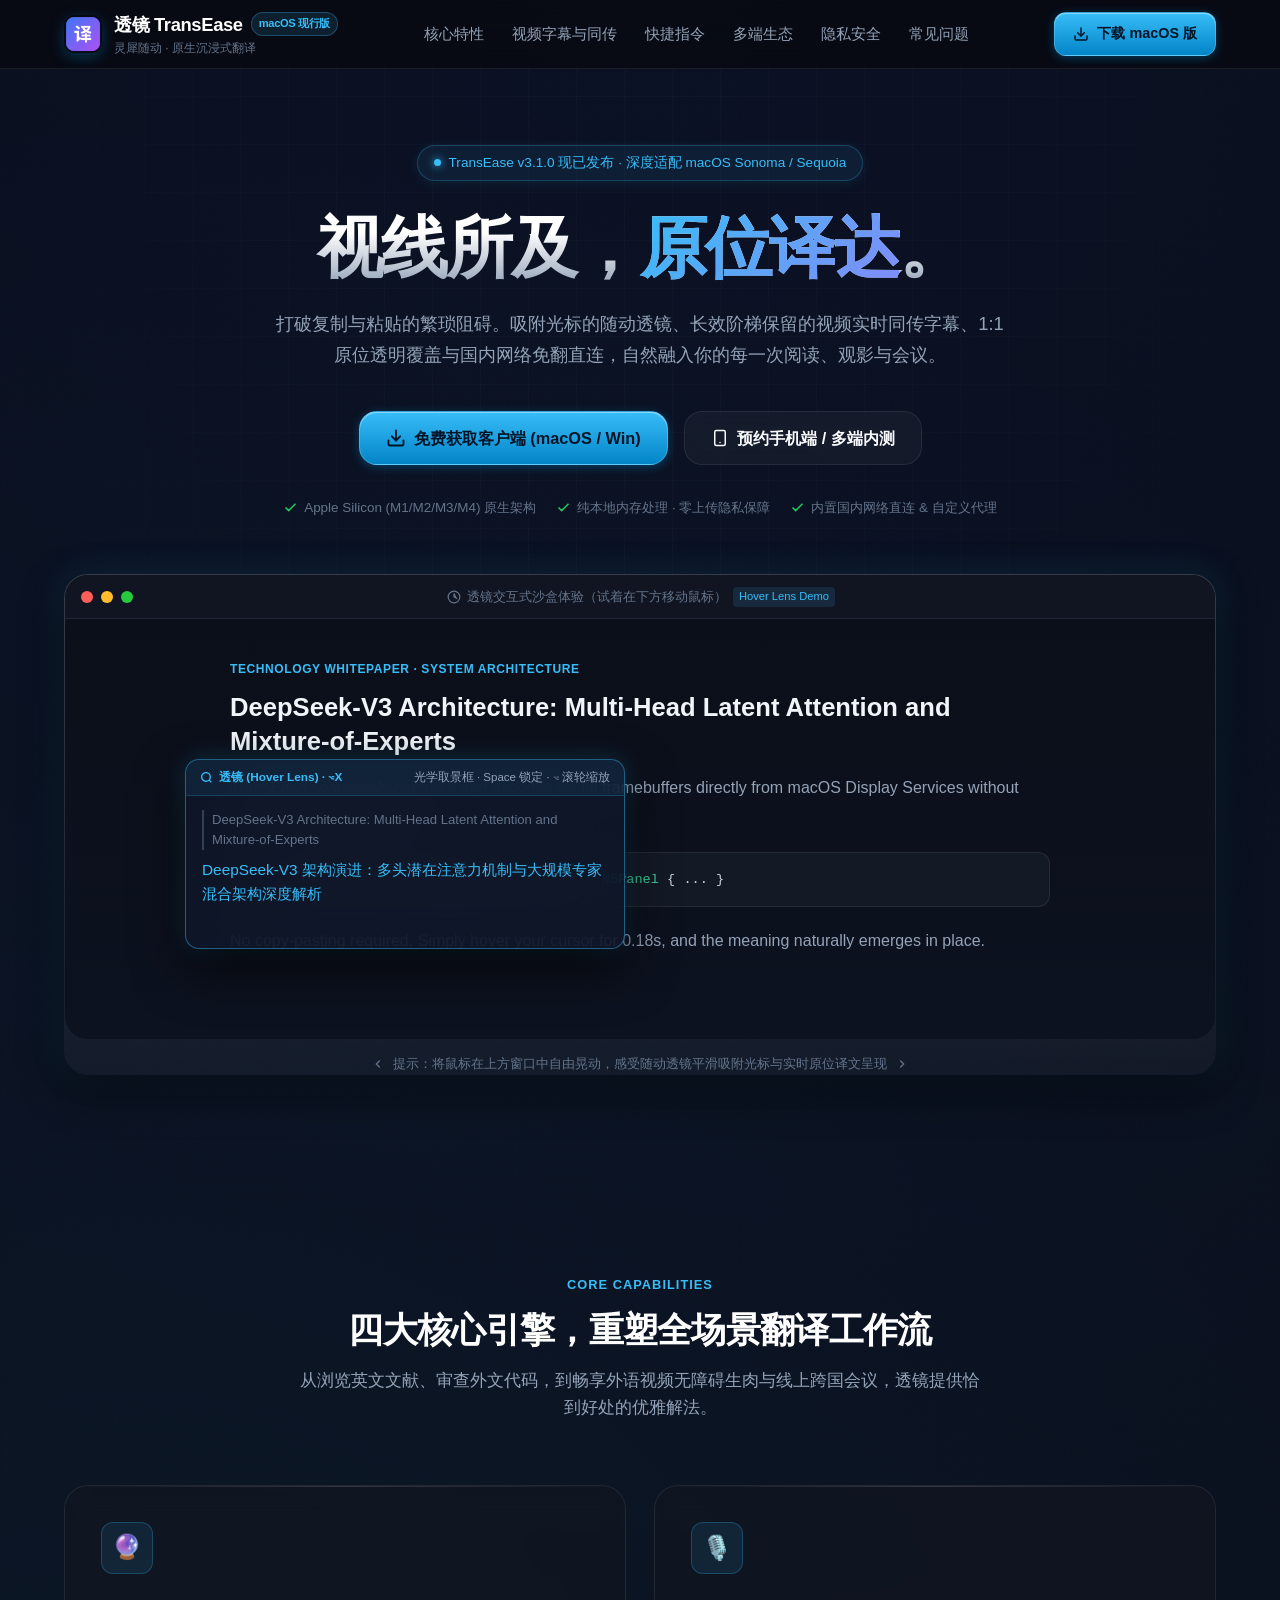
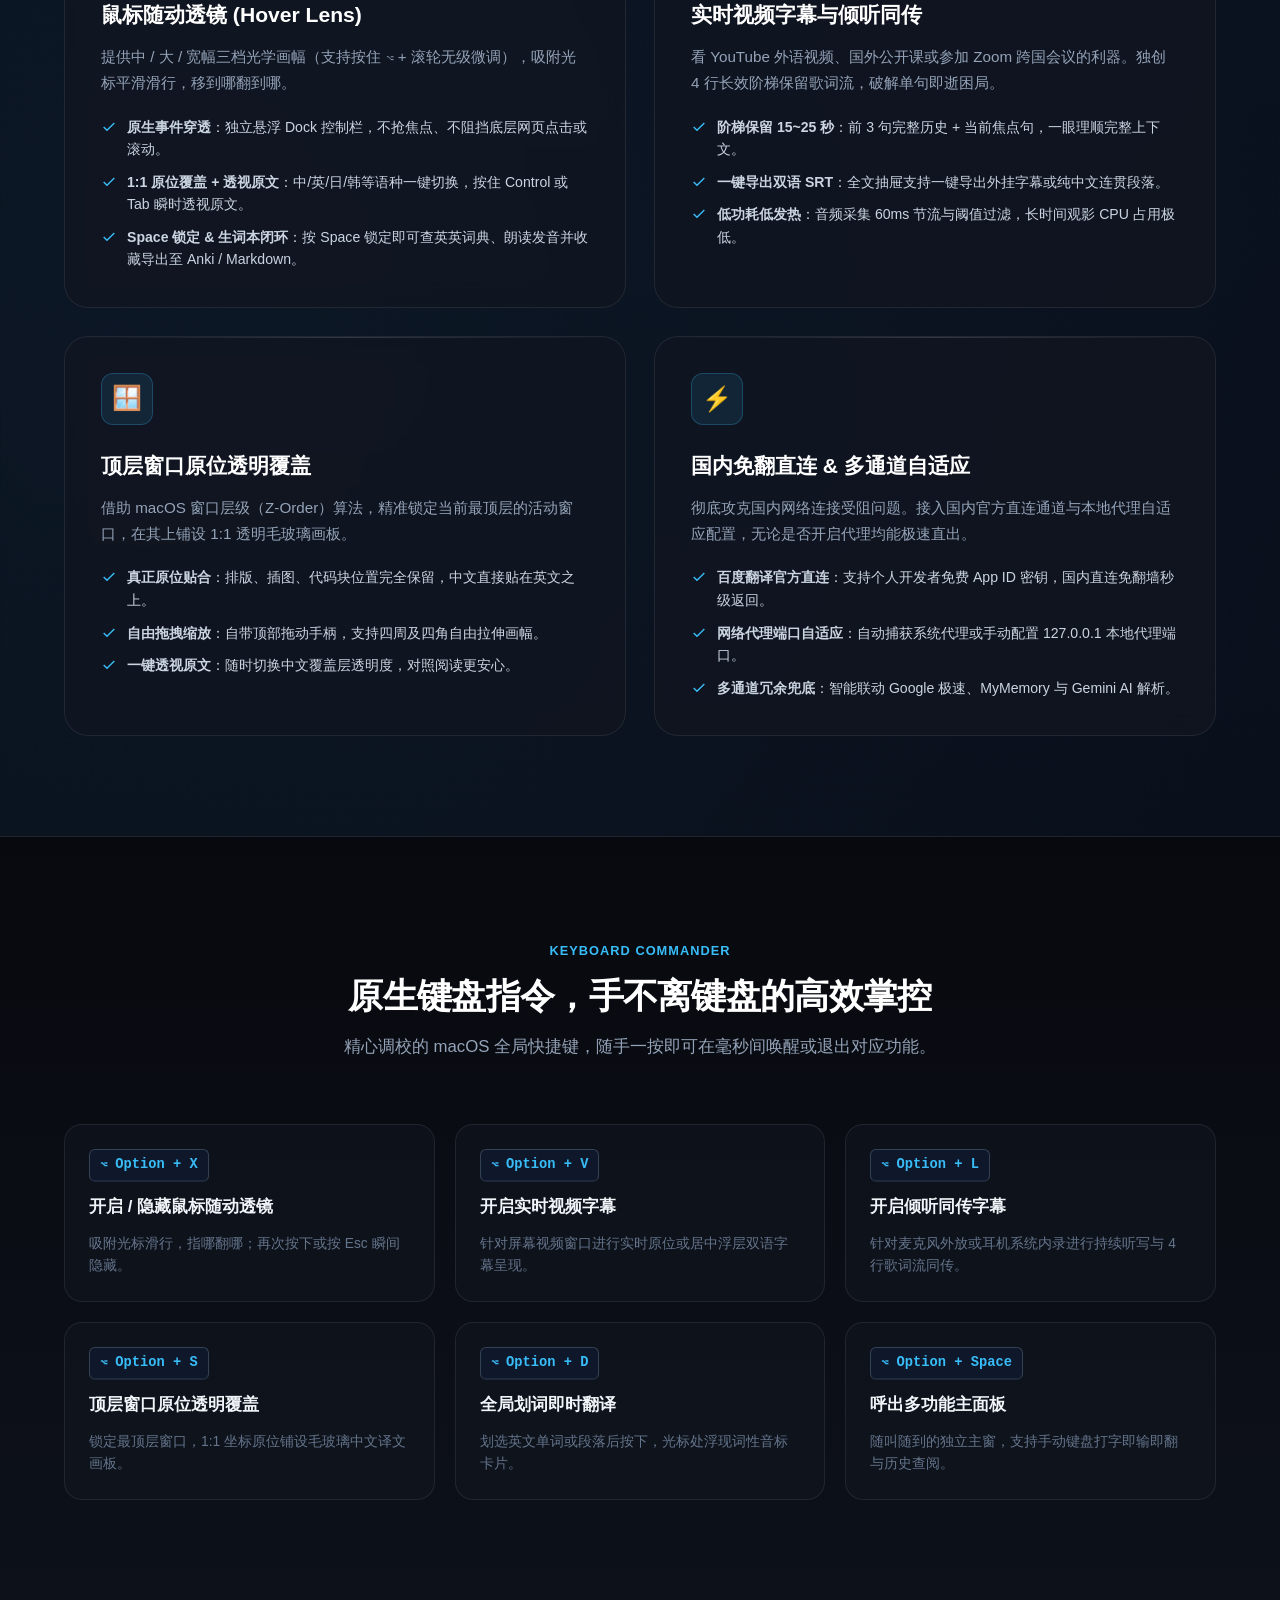
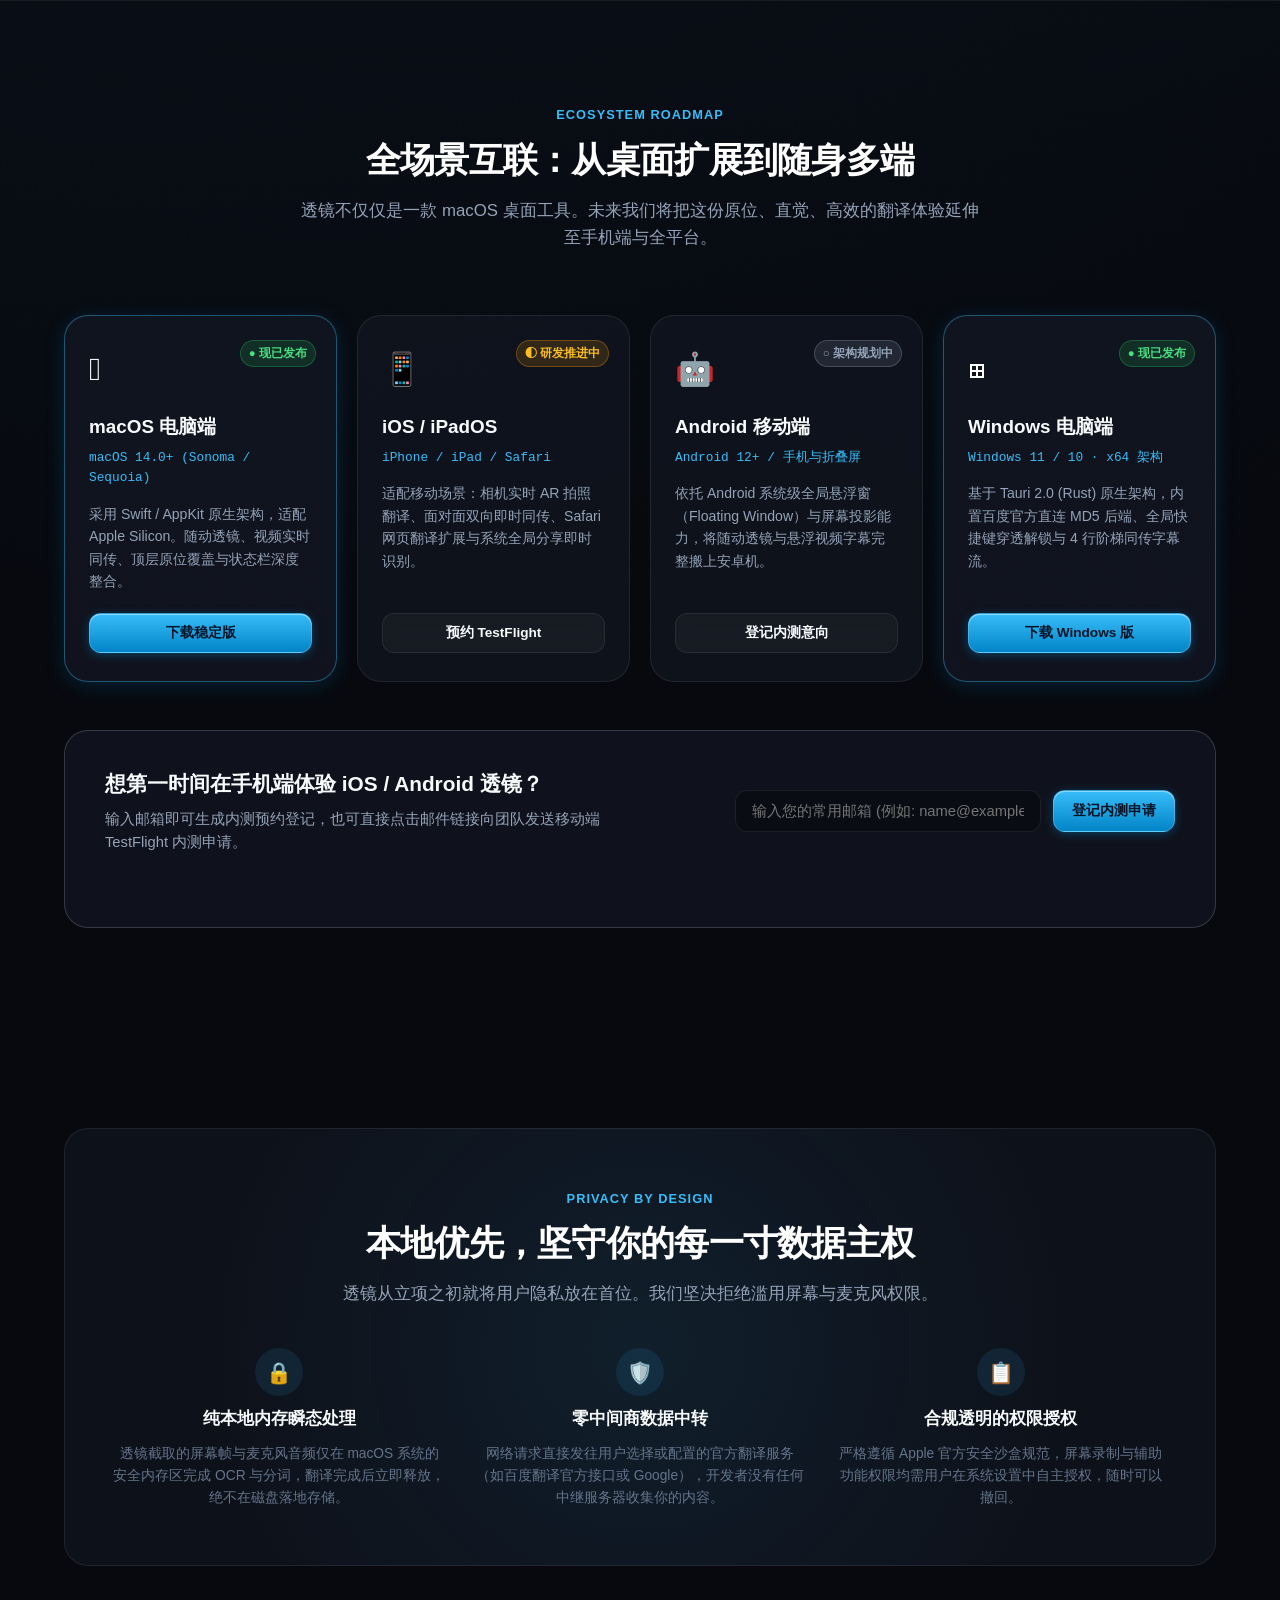
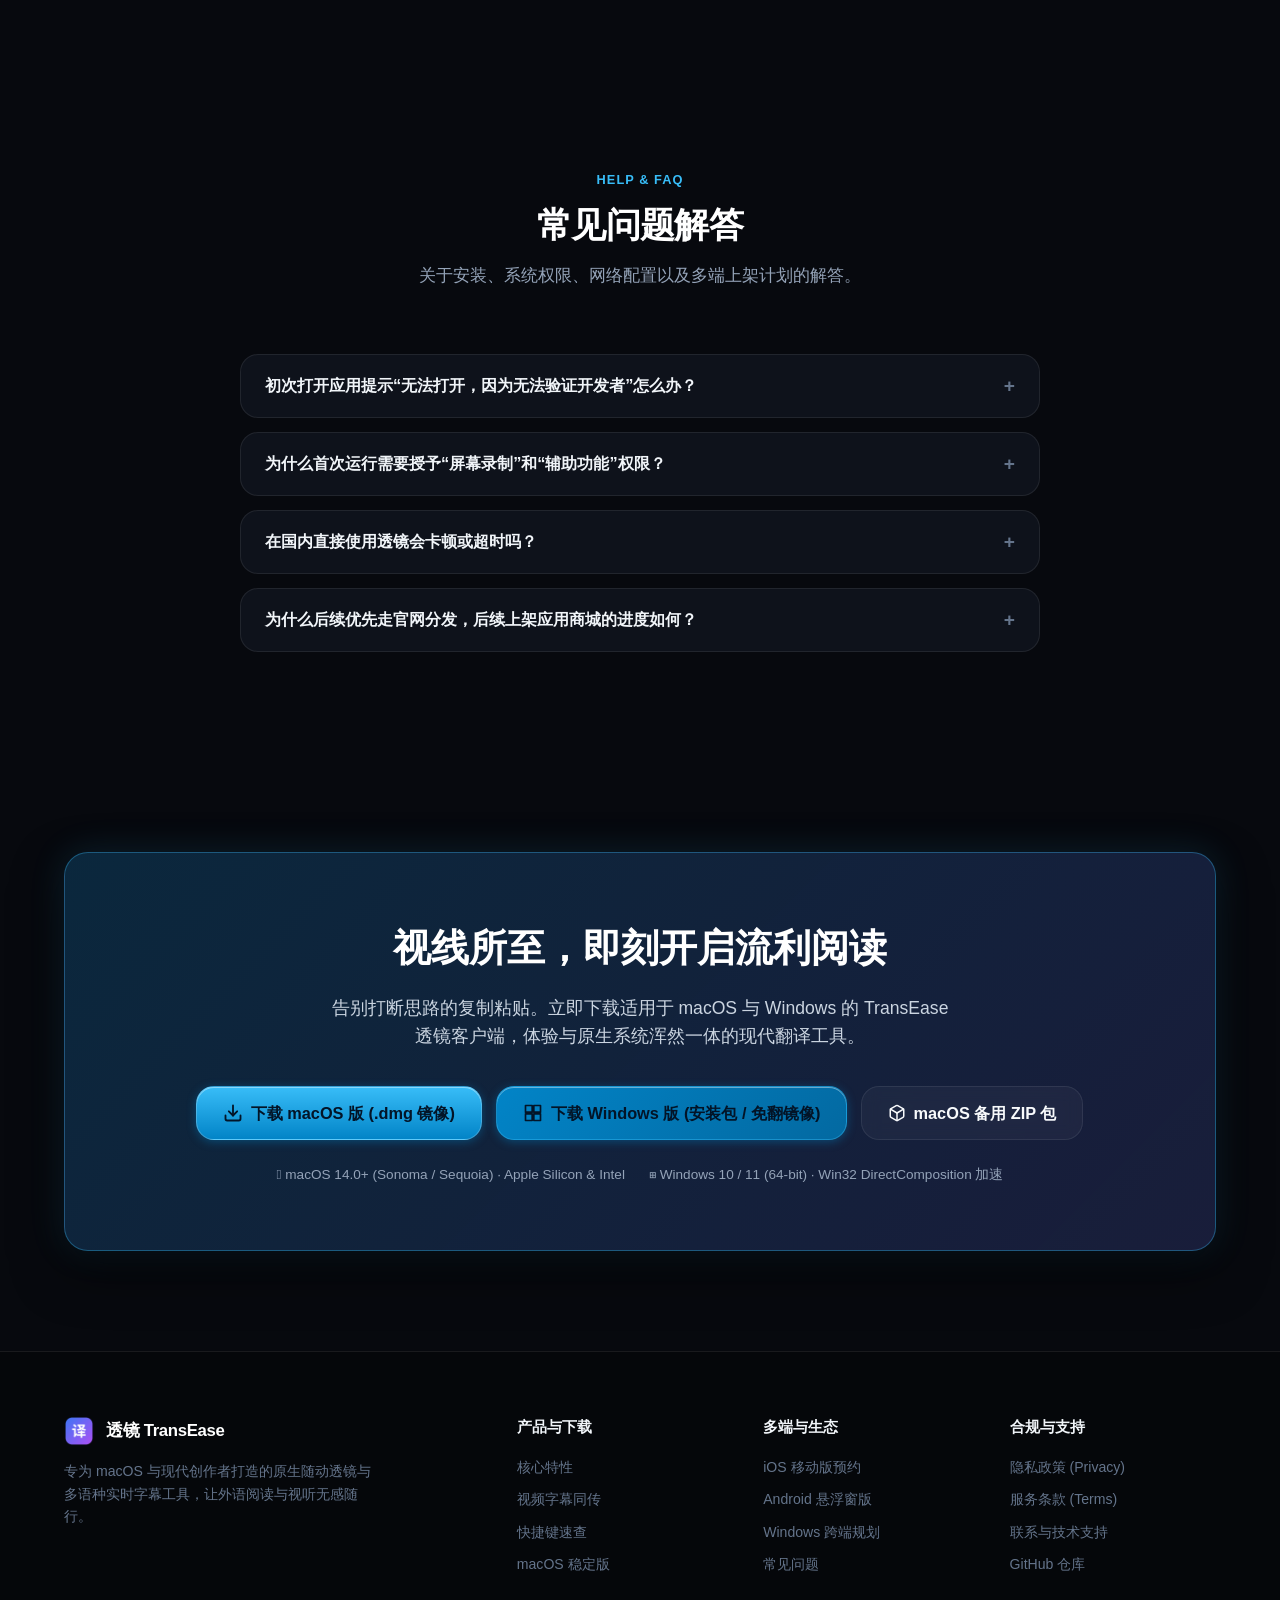
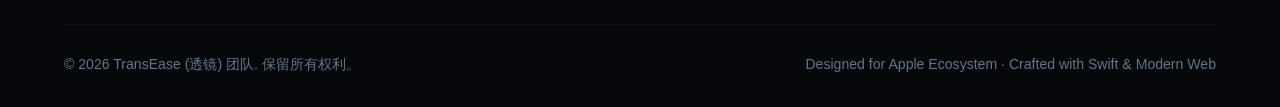
==== commit 2538176b: "chore(web): 校准 v3.1.0 功能描述、Windows 发布状态及同步新版 macOS 安装包" ====
--- a/index.html
+++ b/index.html
@@ -78,7 +78,7 @@
       <div class="container">
         <div class="hero-pill">
           <span class="hero-pill-dot"></span>
-          <span>TransEase 3.0 现已就绪 · 深度适配 macOS Sonoma / Sequoia</span>
+          <span>TransEase v3.1.0 现已发布 · 深度适配 macOS Sonoma / Sequoia</span>
         </div>
 
         <h1 class="hero-title">
@@ -161,7 +161,7 @@
                     <svg width="13" height="13" viewBox="0 0 24 24" fill="none" stroke="currentColor" stroke-width="2.5"><circle cx="11" cy="11" r="8"></circle><line x1="21" y1="21" x2="16.65" y2="16.65"></line></svg>
                     透镜 (Hover Lens) · ⌥X
                   </span>
-                  <span style="font-size: 0.72rem; color: #94a3b8;">440×210 pt 黄金画幅 · 📌 固定</span>
+                  <span style="font-size: 0.72rem; color: #94a3b8;">光学取景框 · Space 锁定 · ⌥ 滚轮缩放</span>
                 </div>
                 <div class="sim-lens-body">
                   <div class="sim-lens-original" id="lensOriginal">
@@ -200,20 +200,20 @@
             <div class="feature-icon-box">🔮</div>
             <h3 class="feature-title">鼠标随动透镜 (Hover Lens)</h3>
             <p class="feature-text">
-              专门调校的 440×210 pt 黄金画幅，吸附光标右下方平滑滑行。停顿约 0.18 秒即可自动捕获识别，移到哪翻到哪。
+              提供中 / 大 / 宽幅三档光学画幅（支持按住 ⌥ + 滚轮无级微调），吸附光标平滑滑行，移到哪翻到哪。
             </p>
             <ul class="feature-points">
               <li class="feature-point">
                 <svg viewBox="0 0 24 24" fill="none" stroke="currentColor" stroke-width="2"><polyline points="20 6 9 17 4 12"></polyline></svg>
-                <span><strong>原生事件穿透</strong>：不抢焦点、不阻挡鼠标点击网页链接或滚动滚轮。</span>
-              </li>
-              <li class="feature-point">
-                <svg viewBox="0 0 24 24" fill="none" stroke="currentColor" stroke-width="2"><polyline points="20 6 9 17 4 12"></polyline></svg>
-                <span><strong>双模切换</strong>：支持「1:1 原位 AR 覆盖」与「大字号排版卡片」随心切换。</span>
-              </li>
-              <li class="feature-point">
-                <svg viewBox="0 0 24 24" fill="none" stroke="currentColor" stroke-width="2"><polyline points="20 6 9 17 4 12"></polyline></svg>
-                <span><strong>临时图钉锁定</strong>：点击 📌 即可固定位置，方便框选或长文复制。</span>
+                <span><strong>原生事件穿透</strong>：独立悬浮 Dock 控制栏，不抢焦点、不阻挡底层网页点击或滚动。</span>
+              </li>
+              <li class="feature-point">
+                <svg viewBox="0 0 24 24" fill="none" stroke="currentColor" stroke-width="2"><polyline points="20 6 9 17 4 12"></polyline></svg>
+                <span><strong>1:1 原位覆盖 + 透视原文</strong>：中/英/日/韩等语种一键切换，按住 Control 或 Tab 瞬时透视原文。</span>
+              </li>
+              <li class="feature-point">
+                <svg viewBox="0 0 24 24" fill="none" stroke="currentColor" stroke-width="2"><polyline points="20 6 9 17 4 12"></polyline></svg>
+                <span><strong>Space 锁定 & 生词本闭环</strong>：按 Space 锁定即可查英英词典、朗读发音并收藏导出至 Anki / Markdown。</span>
               </li>
             </ul>
           </div>
@@ -390,29 +390,29 @@
           </div>
 
           <!-- Windows -->
-          <div class="matrix-card">
-            <span class="matrix-status-pill pill-wip">◐ 架构就绪 · CI 构建中</span>
+          <div class="matrix-card active">
+            <span class="matrix-status-pill pill-ready">● 现已发布</span>
             <div class="matrix-platform-icon">⊞</div>
             <h3 class="matrix-platform-title">Windows 电脑端</h3>
             <div class="matrix-platform-target">Windows 11 / 10 · x64 架构</div>
             <p class="matrix-platform-desc">
-              基于 Tauri 2.0 (Rust) + Win32 原生穿透与 WASAPI 扬声器回环技术，低内存低发热，专为 Windows 视频与多任务创作打造。
-            </p>
-            <a href="#reserve" class="btn btn-secondary" style="padding: 8px 14px; font-size: 0.85rem;">预约 Windows 测试包</a>
+              基于 Tauri 2.0 (Rust) 原生架构，内置百度官方直连 MD5 后端、全局快捷键穿透解锁与 4 行阶梯同传字幕流。
+            </p>
+            <a href="javascript:void(0)" onclick="openWindowsDownloadModal()" class="btn btn-primary" style="padding: 8px 14px; font-size: 0.85rem;">下载 Windows 版</a>
           </div>
         </div>
 
         <!-- Reservation Form -->
         <div class="reserve-box" id="reserve">
           <div class="reserve-info">
-            <h3 class="reserve-title">想第一时间在手机与电脑多端体验透镜？</h3>
+            <h3 class="reserve-title">想第一时间在手机端体验 iOS / Android 透镜？</h3>
             <p class="reserve-desc">
-              留下你的邮箱，我们会在 iOS TestFlight 公测或 Android / Windows 测试包发布的第一时间向你推送邀请。
+              输入邮箱即可生成内测预约登记，也可直接点击邮件链接向团队发送移动端 TestFlight 内测申请。
             </p>
           </div>
           <form class="reserve-form" id="reserveForm">
             <input type="email" class="input-email" placeholder="输入您的常用邮箱 (例如: name@example.com)" required>
-            <button type="submit" class="btn btn-primary">即刻预约</button>
+            <button type="submit" class="btn btn-primary">登记内测申请</button>
           </form>
           <div id="reserveStatus" style="width: 100%; font-size: 0.85rem; margin-top: 4px;"></div>
         </div>
@@ -637,22 +637,26 @@
       </p>
       
       <div style="display: flex; flex-direction: column; gap: 12px; margin-bottom: 20px;">
-        <a href="https://mirror.ghproxy.com/https://github.com/liuh33494-droid/TransEase-windows/releases/download/v3.1.0-win/TransEase_Windows_Setup.exe" target="_blank" rel="noopener" class="btn btn-primary" style="justify-content: space-between; padding: 12px 18px; background: #0284c7;">
-          <span>⚡ 国内免翻高速下载 (推荐 · 免 VPN)</span>
+        <a href="downloads/TransEase_Windows_Setup.exe" download="TransEase_Windows_Setup.exe" class="btn btn-primary" style="justify-content: space-between; padding: 12px 18px; background: #0284c7;">
+          <span>⚡ 官网直链极速下载 (推荐安装版 · 免翻)</span>
+          <span style="font-size: 0.8rem; opacity: 0.8;">Setup.exe · 2.5MB</span>
+        </a>
+        <a href="downloads/TransEase_Windows_Portable.exe" download="TransEase_Windows_Portable.exe" class="btn btn-secondary" style="justify-content: space-between; padding: 12px 18px;">
+          <span>📦 官网直链免安装便携版 (双击即用 · 免翻)</span>
+          <span style="font-size: 0.8rem; opacity: 0.8;">Portable.exe · 11MB</span>
+        </a>
+        <a href="https://mirror.ghproxy.com/https://github.com/liuh33494-droid/TransEase-windows/releases/download/v3.1.0-win/TransEase_Windows_Setup.exe" target="_blank" rel="noopener" class="btn btn-secondary" style="justify-content: space-between; padding: 12px 18px;">
+          <span>🚀 国内 CDN 镜像加速通道 (备用)</span>
           <span style="font-size: 0.8rem; opacity: 0.8;">Setup.exe</span>
         </a>
-        <a href="https://github.com/liuh33494-droid/TransEase-windows/releases/download/v3.1.0-win/TransEase_Windows_Setup.exe" target="_blank" rel="noopener" class="btn btn-secondary" style="justify-content: space-between; padding: 12px 18px;">
-          <span>🌐 GitHub 官方源下载 (需国际网络)</span>
-          <span style="font-size: 0.8rem; opacity: 0.8;">Setup.exe</span>
-        </a>
-        <a href="https://mirror.ghproxy.com/https://github.com/liuh33494-droid/TransEase-windows/releases/download/v3.1.0-win/TransEase_Windows_Portable.exe" target="_blank" rel="noopener" class="btn btn-secondary" style="justify-content: space-between; padding: 12px 18px;">
-          <span>📦 绿色免安装便携版 (解压即用 · 免翻)</span>
-          <span style="font-size: 0.8rem; opacity: 0.8;">Portable.exe</span>
+        <a href="https://github.com/liuh33494-droid/TransEase-windows/releases/download/v3.1.0-win/TransEase_Windows_Setup.exe" target="_blank" rel="noopener" class="btn btn-secondary" style="justify-content: space-between; padding: 12px 18px; opacity: 0.85;">
+          <span>🌐 GitHub Releases 官方源 (国际网络)</span>
+          <span style="font-size: 0.8rem; opacity: 0.8;">Release v3.1.0</span>
         </a>
       </div>
       
       <div style="font-size: 0.8rem; color: #64748b; line-height: 1.5; border-top: 1px solid rgba(255, 255, 255, 0.08); padding-top: 14px;">
-        💡 提示：如果下载速度较慢，请优先使用「国内免翻高速下载」。若打开提示未知发布者，点击“更多信息 -> 仍要运行”即可。
+        💡 提示：国内网络建议优先使用上方的「官网直链极速下载（免翻）」。若打开提示未知发布者，点击“更多信息 -> 仍要运行”即可。
       </div>
     </div>
   </div>
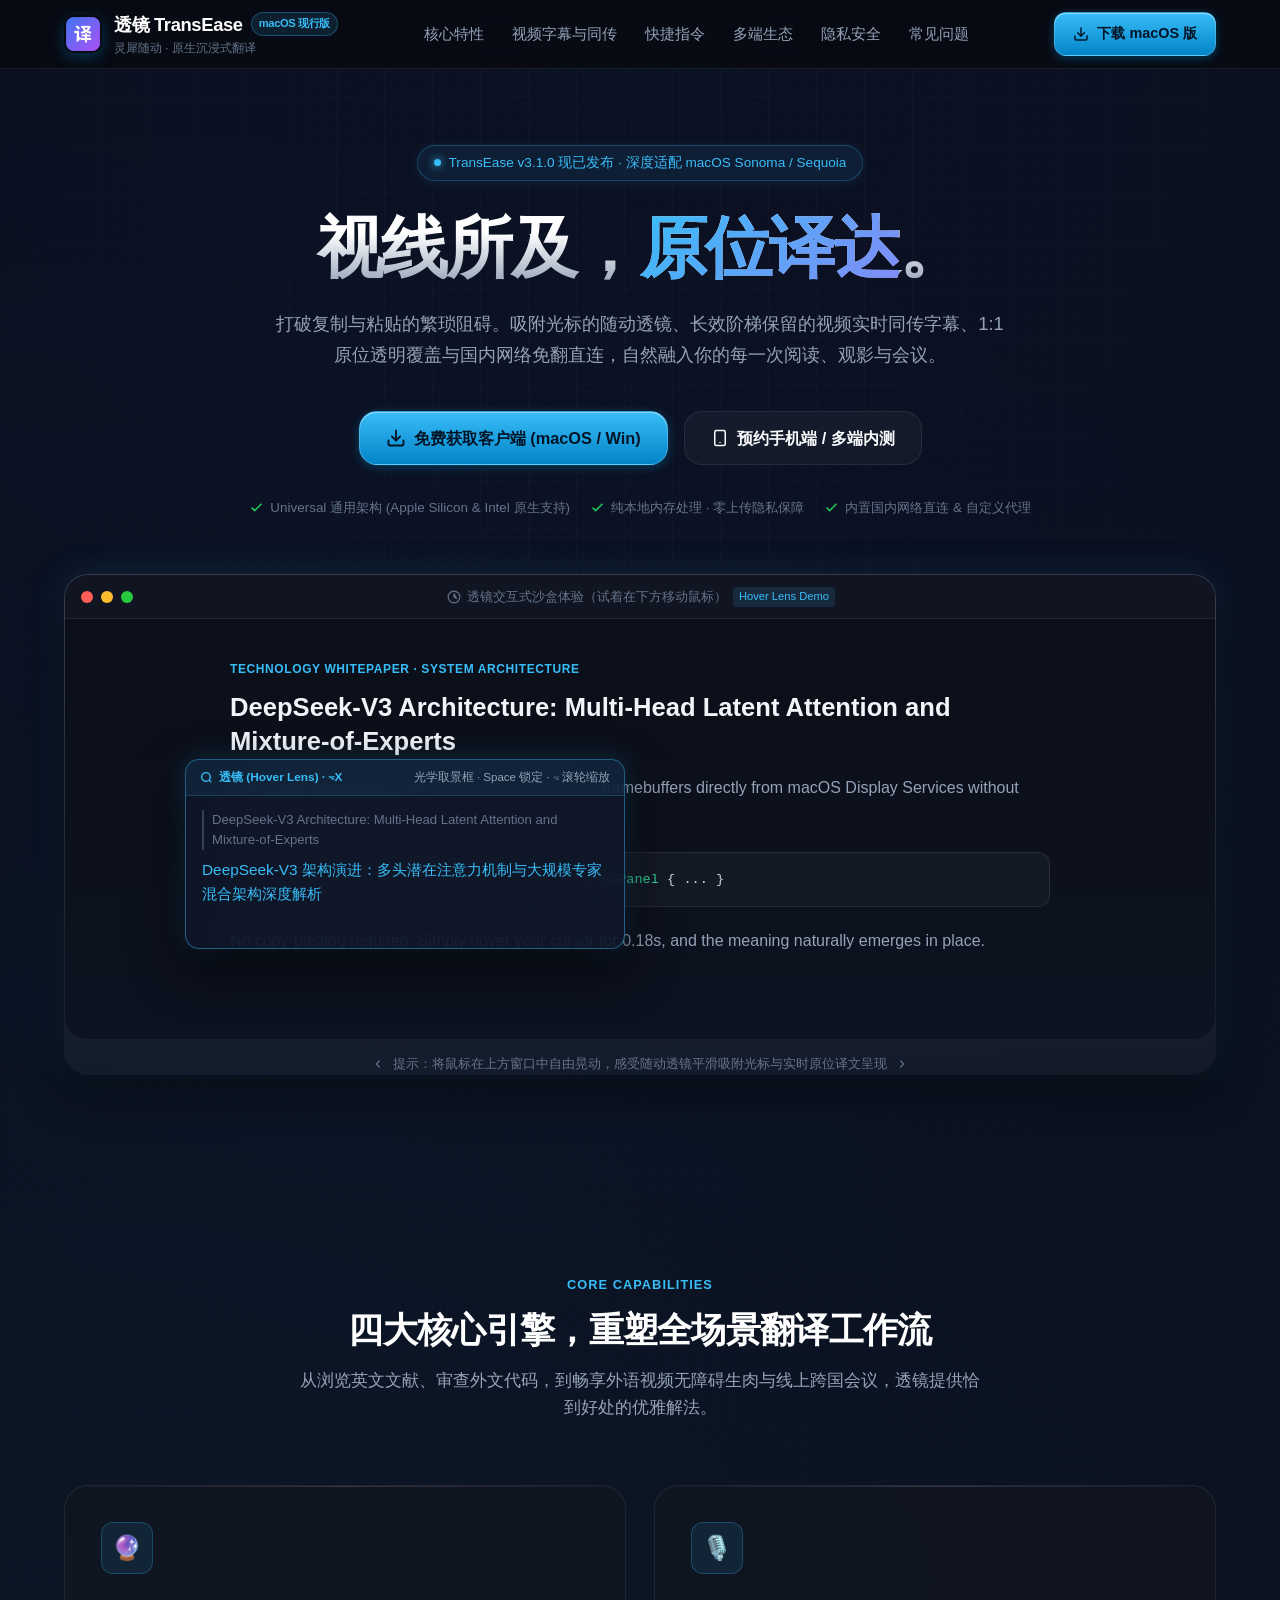
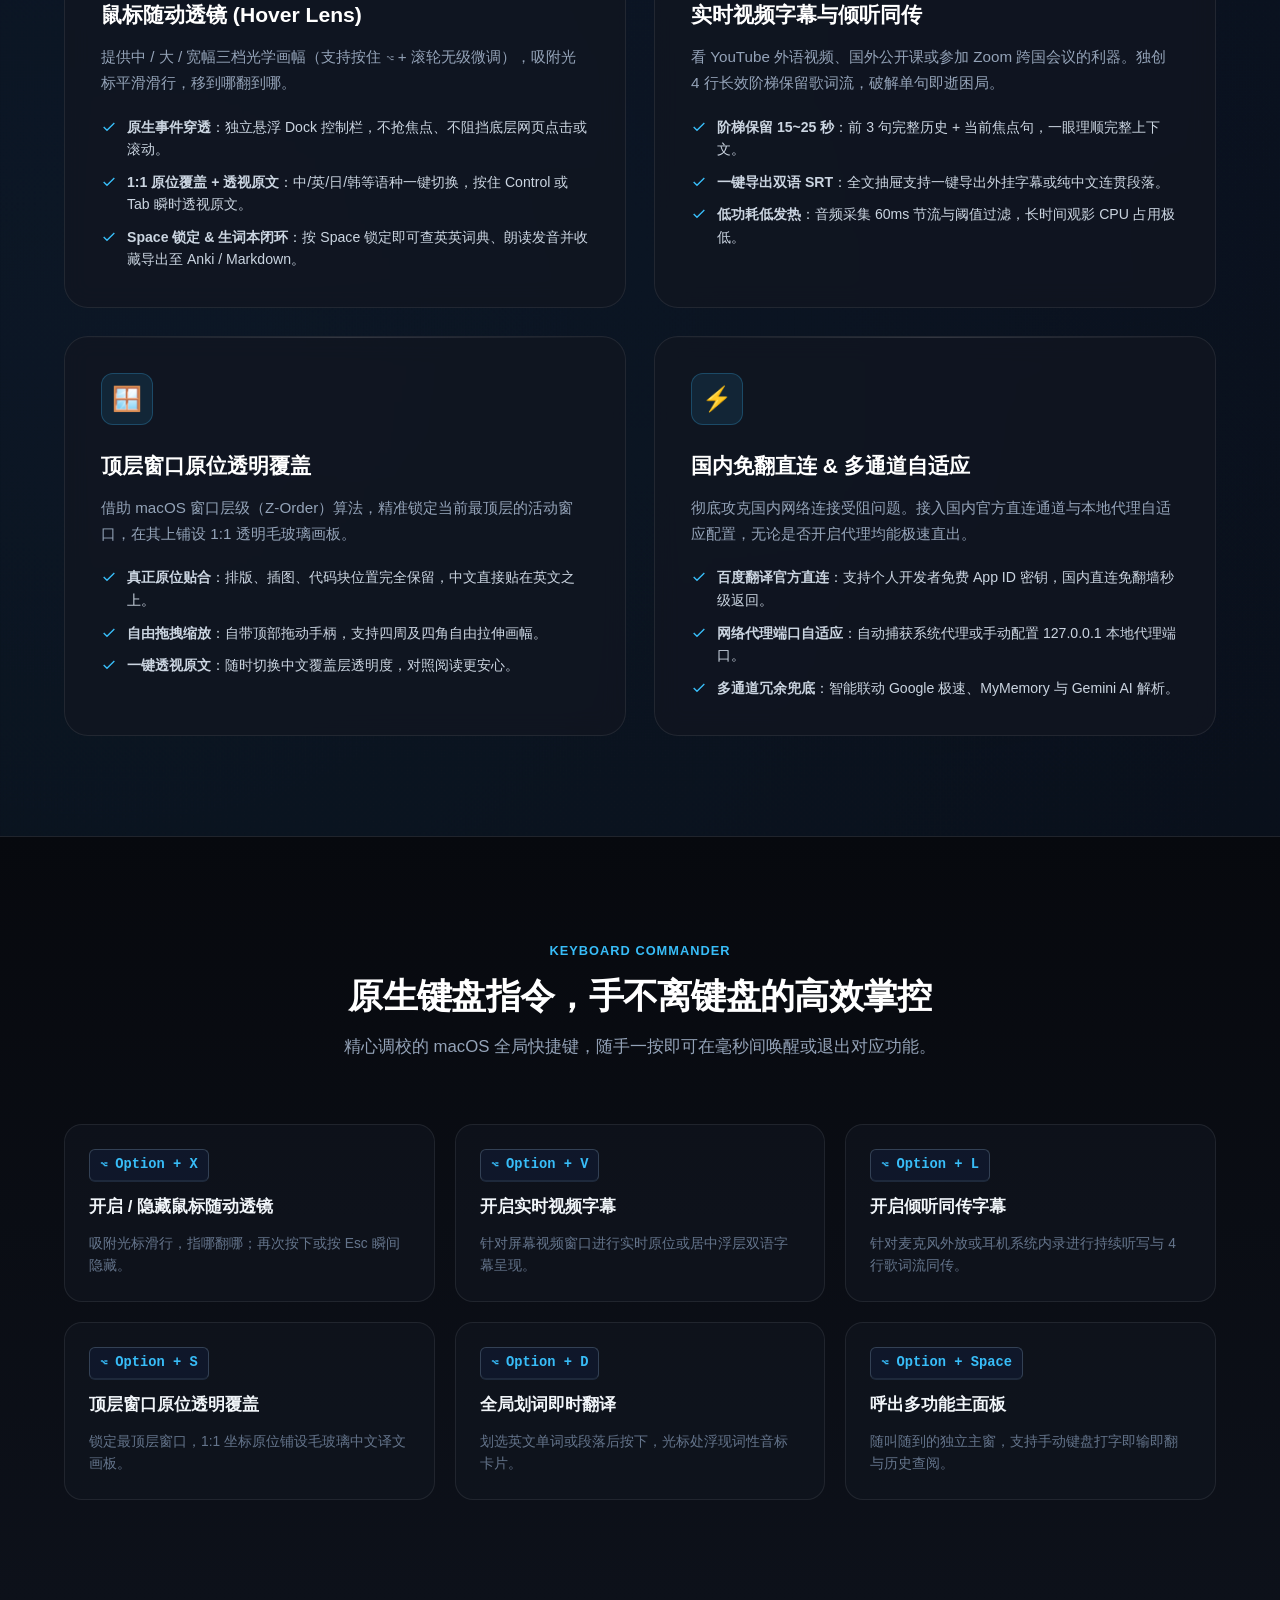
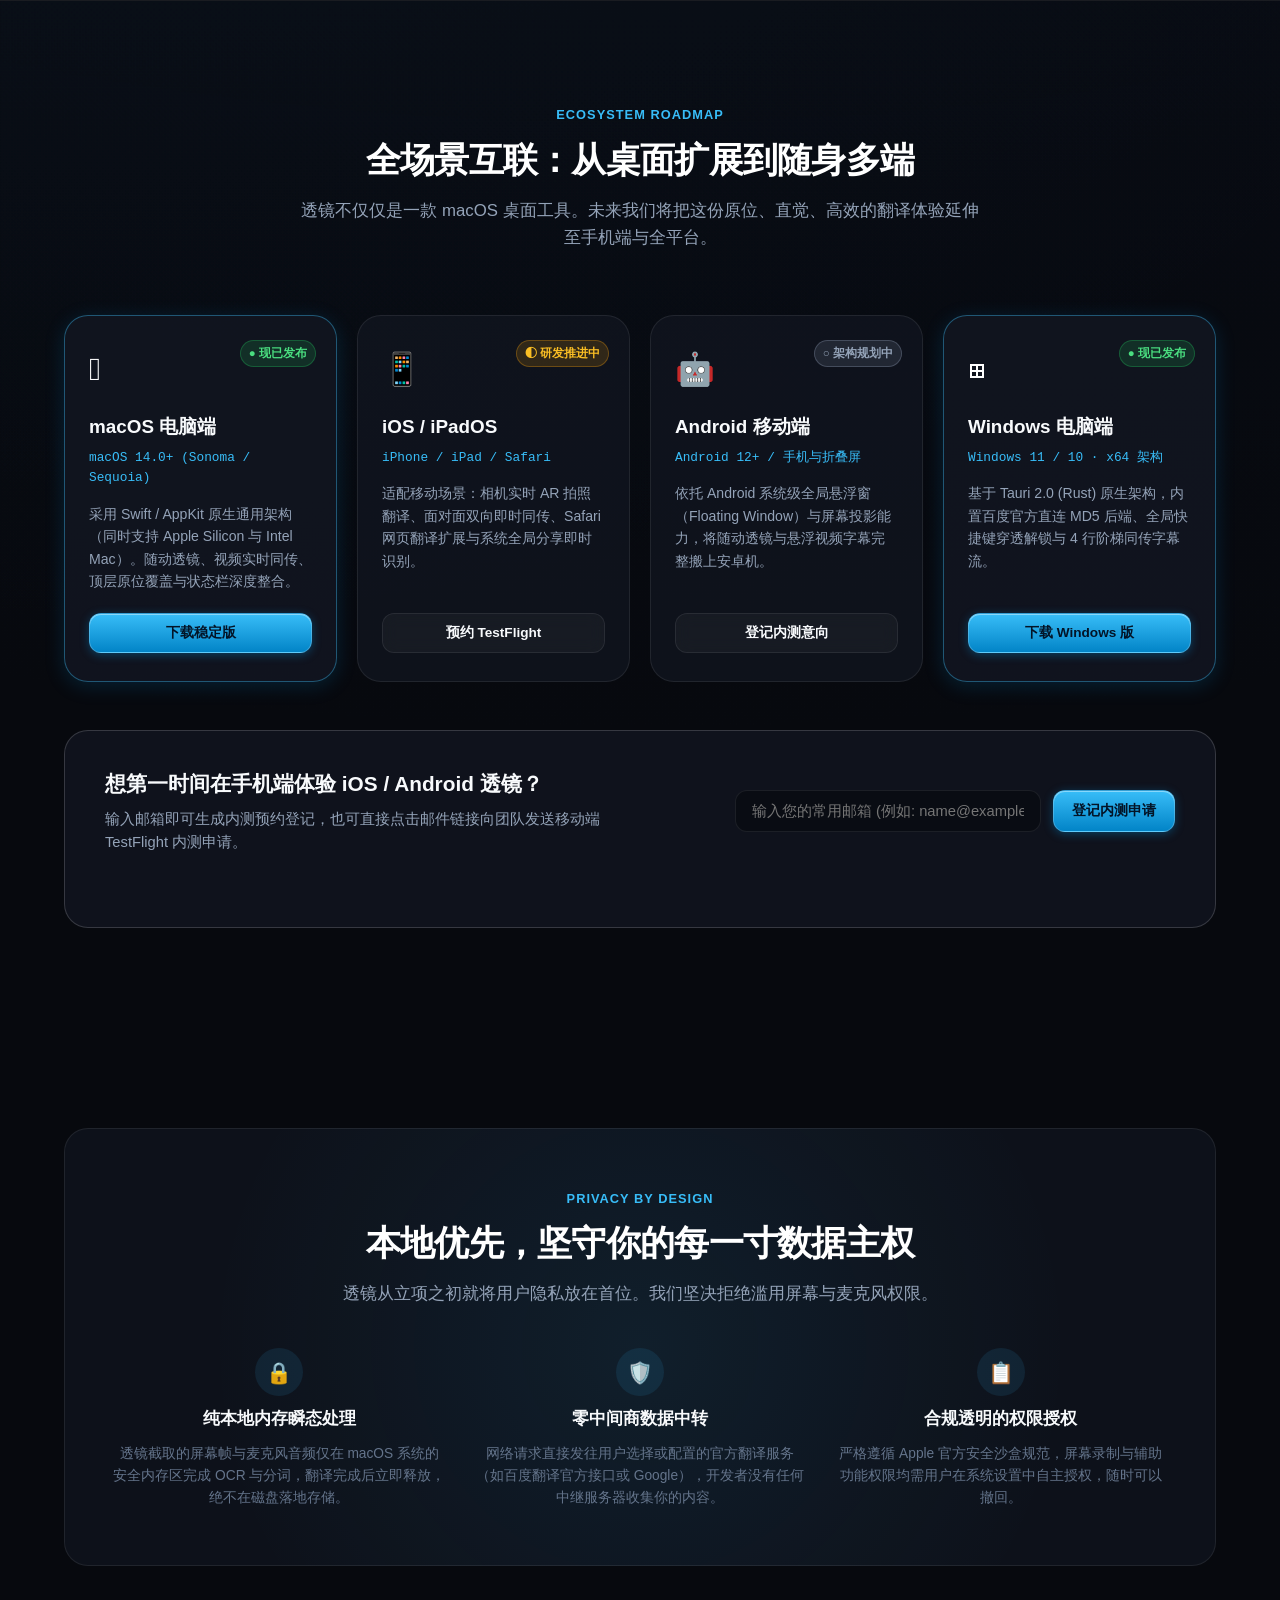
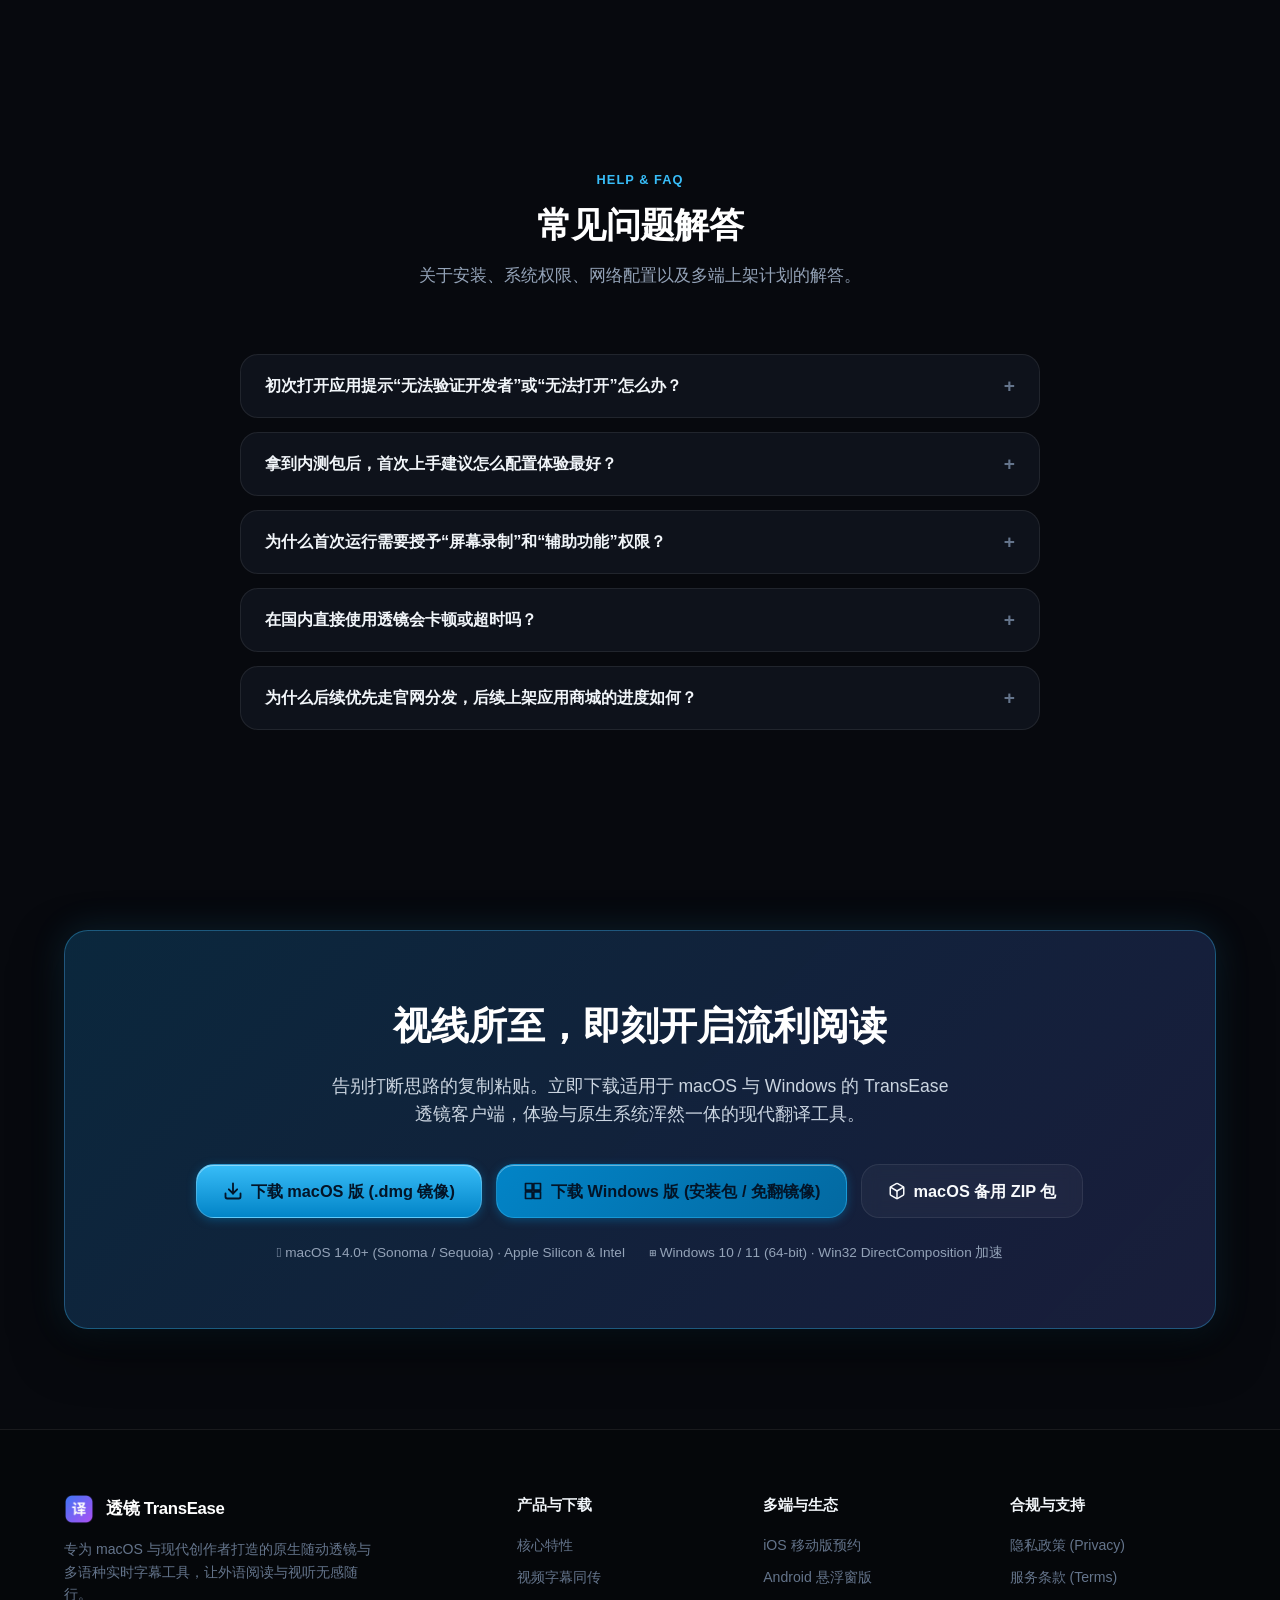
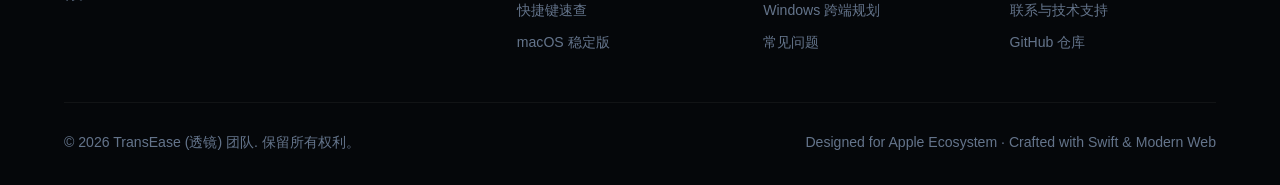
==== commit b6159005: "chore(release): 同步 Universal (arm64+x86_64) 内测安装包及 macOS 15+ 安装引导" ====
--- a/index.html
+++ b/index.html
@@ -110,7 +110,7 @@
         <div class="hero-meta">
           <div class="hero-meta-item">
             <svg width="15" height="15" viewBox="0 0 24 24" fill="none" stroke="#22c55e" stroke-width="2.5"><polyline points="20 6 9 17 4 12"></polyline></svg>
-            <span>Apple Silicon (M1/M2/M3/M4) 原生架构</span>
+            <span>Universal 通用架构 (Apple Silicon & Intel 原生支持)</span>
           </div>
           <div class="hero-meta-item">
             <svg width="15" height="15" viewBox="0 0 24 24" fill="none" stroke="#22c55e" stroke-width="2.5"><polyline points="20 6 9 17 4 12"></polyline></svg>
@@ -360,7 +360,7 @@
             <h3 class="matrix-platform-title">macOS 电脑端</h3>
             <div class="matrix-platform-target">macOS 14.0+ (Sonoma / Sequoia)</div>
             <p class="matrix-platform-desc">
-              采用 Swift / AppKit 原生架构，适配 Apple Silicon。随动透镜、视频实时同传、顶层原位覆盖与状态栏深度整合。
+              采用 Swift / AppKit 原生通用架构（同时支持 Apple Silicon 与 Intel Mac）。随动透镜、视频实时同传、顶层原位覆盖与状态栏深度整合。
             </p>
             <a href="#download" class="btn btn-primary" style="padding: 8px 14px; font-size: 0.85rem;">下载稳定版</a>
           </div>
@@ -470,12 +470,29 @@
         <div class="faq-list">
           <div class="faq-item">
             <button class="faq-question">
-              <span>初次打开应用提示“无法打开，因为无法验证开发者”怎么办？</span>
+              <span>初次打开应用提示“无法验证开发者”或“无法打开”怎么办？</span>
               <span class="faq-icon">+</span>
             </button>
             <div class="faq-answer">
               <div class="faq-answer-inner">
-                这是 macOS Gatekeeper 对未走 App Store 商店分发应用的常规安全保护。解决方法非常简单：在「访达 (Finder) -> 应用程序」中找到 TransEase，<strong>按住 Control 键并用鼠标右键点击图标，在弹出菜单中选择“打开”</strong>，点击确认即可永久加入系统受信任名单；或者在终端中运行 <code>xattr -cr /Applications/TransEase.app</code> 即可解除拦截。
+                当前内测包尚未接入付费 Apple 公证签名，下载后系统会常规触发 macOS Gatekeeper 拦截。放行方法非常简单（适配 macOS 14 / 15 Sequoia 及以上）：<br>
+                1. 先点击弹窗中的「完成 / 好」，然后打开「<strong>系统设置 -> 隐私与安全性</strong>」，向下滚动到“安全性”栏，点击 TransEase 旁的「<strong>仍要打开</strong>」并验证密码即可；<br>
+                2. 或直接在「终端」中运行 <code>xattr -cr /Applications/TransEase.app</code> 一键解除隔离拦截。
+              </div>
+            </div>
+          </div>
+
+          <div class="faq-item">
+            <button class="faq-question">
+              <span>拿到内测包后，首次上手建议怎么配置体验最好？</span>
+              <span class="faq-icon">+</span>
+            </button>
+            <div class="faq-answer">
+              <div class="faq-answer-inner">
+                打开软件主页即可看到顶部的权限与通道状态条：<br>
+                • <strong>权限授权</strong>：前往「设置 -> 系统权限状态」按需开启「辅助功能（划词与透镜锁定）」和「屏幕与系统音频录制（透镜 OCR 与系统内录）」（macOS 14.2+ 即使未开录屏也可尝试 CoreAudio 纯音频内录）；<br>
+                • <strong>国内直连建议</strong>：如果平时未开启系统代理，建议前往「设置 -> 翻译引擎与网络代理」免费申请并填入百度翻译 App ID 与密钥，即可告别超时与公共源额度限制；<br>
+                • <strong>问题反馈</strong>：如遇异常，点击「设置 -> 底部“复制诊断”」即可一键复制不含原文与密钥的脱敏环境报告发给开发者排查。
               </div>
             </div>
           </div>
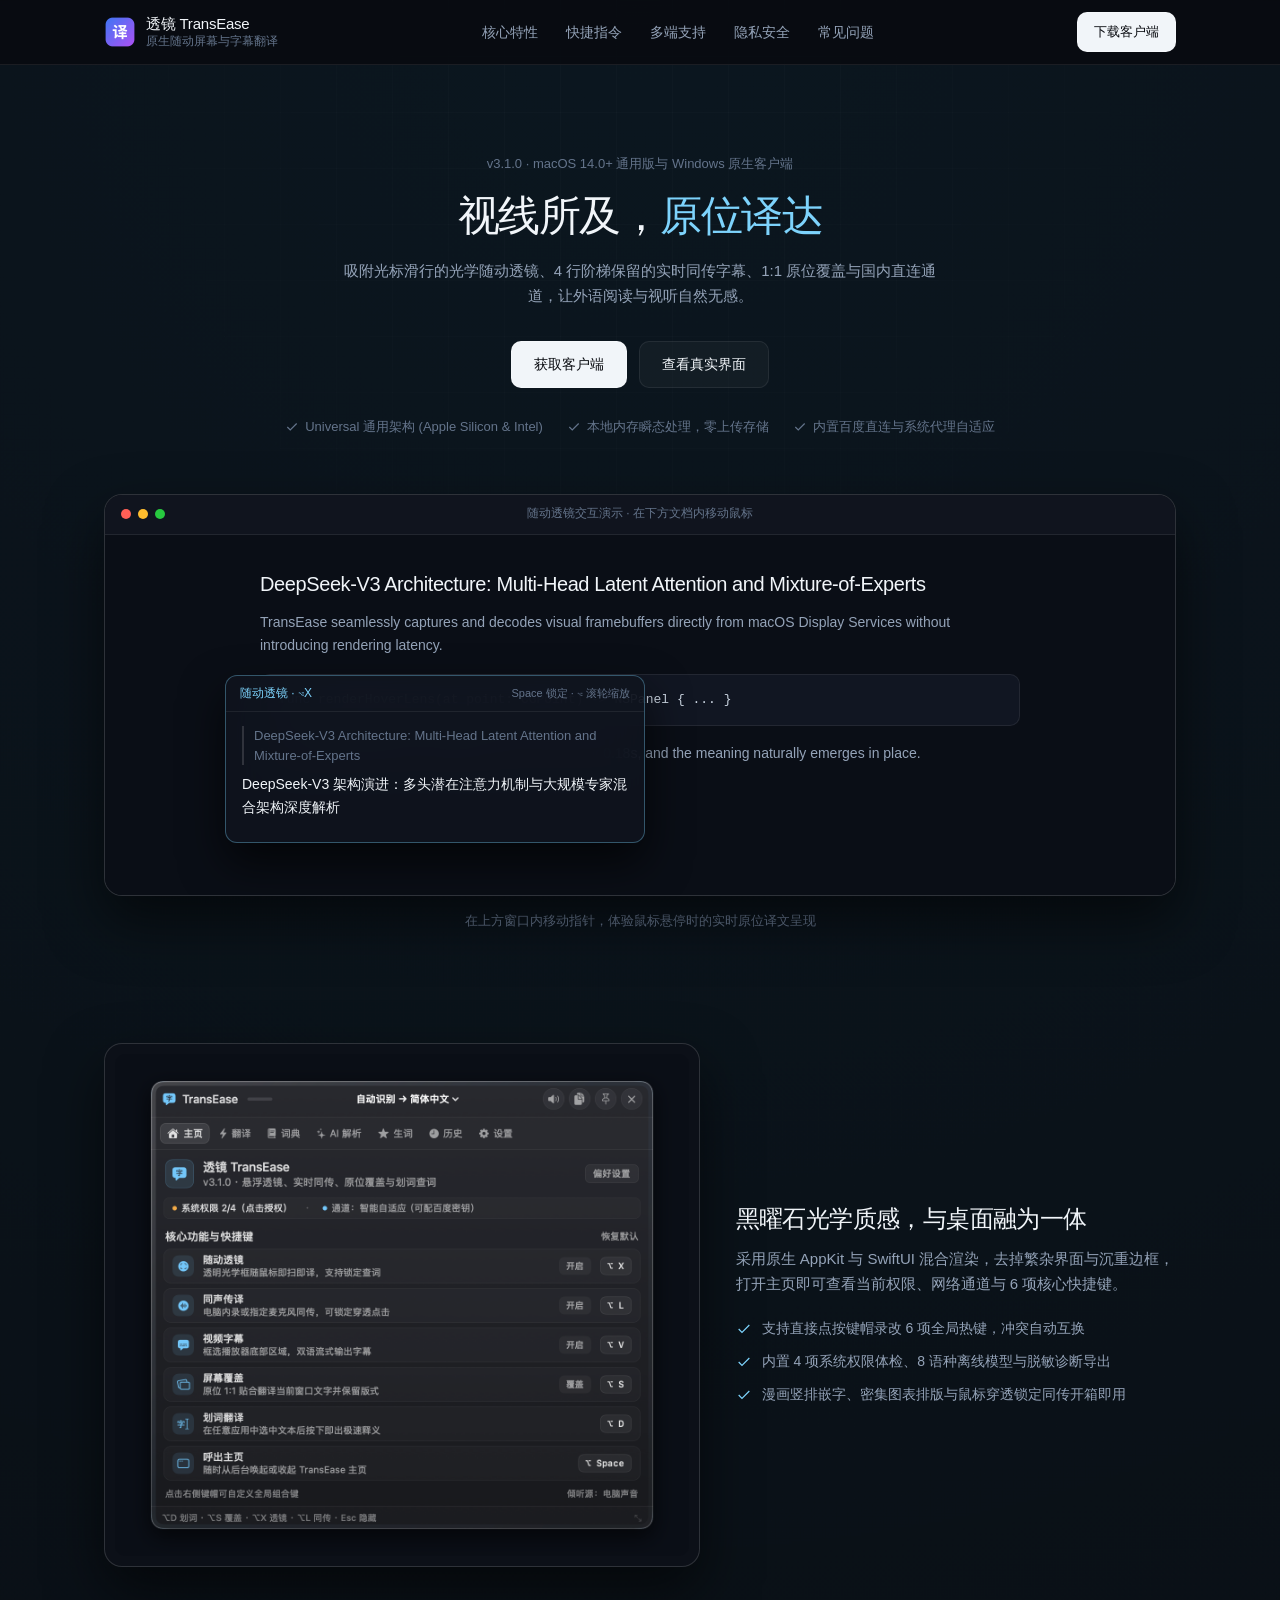
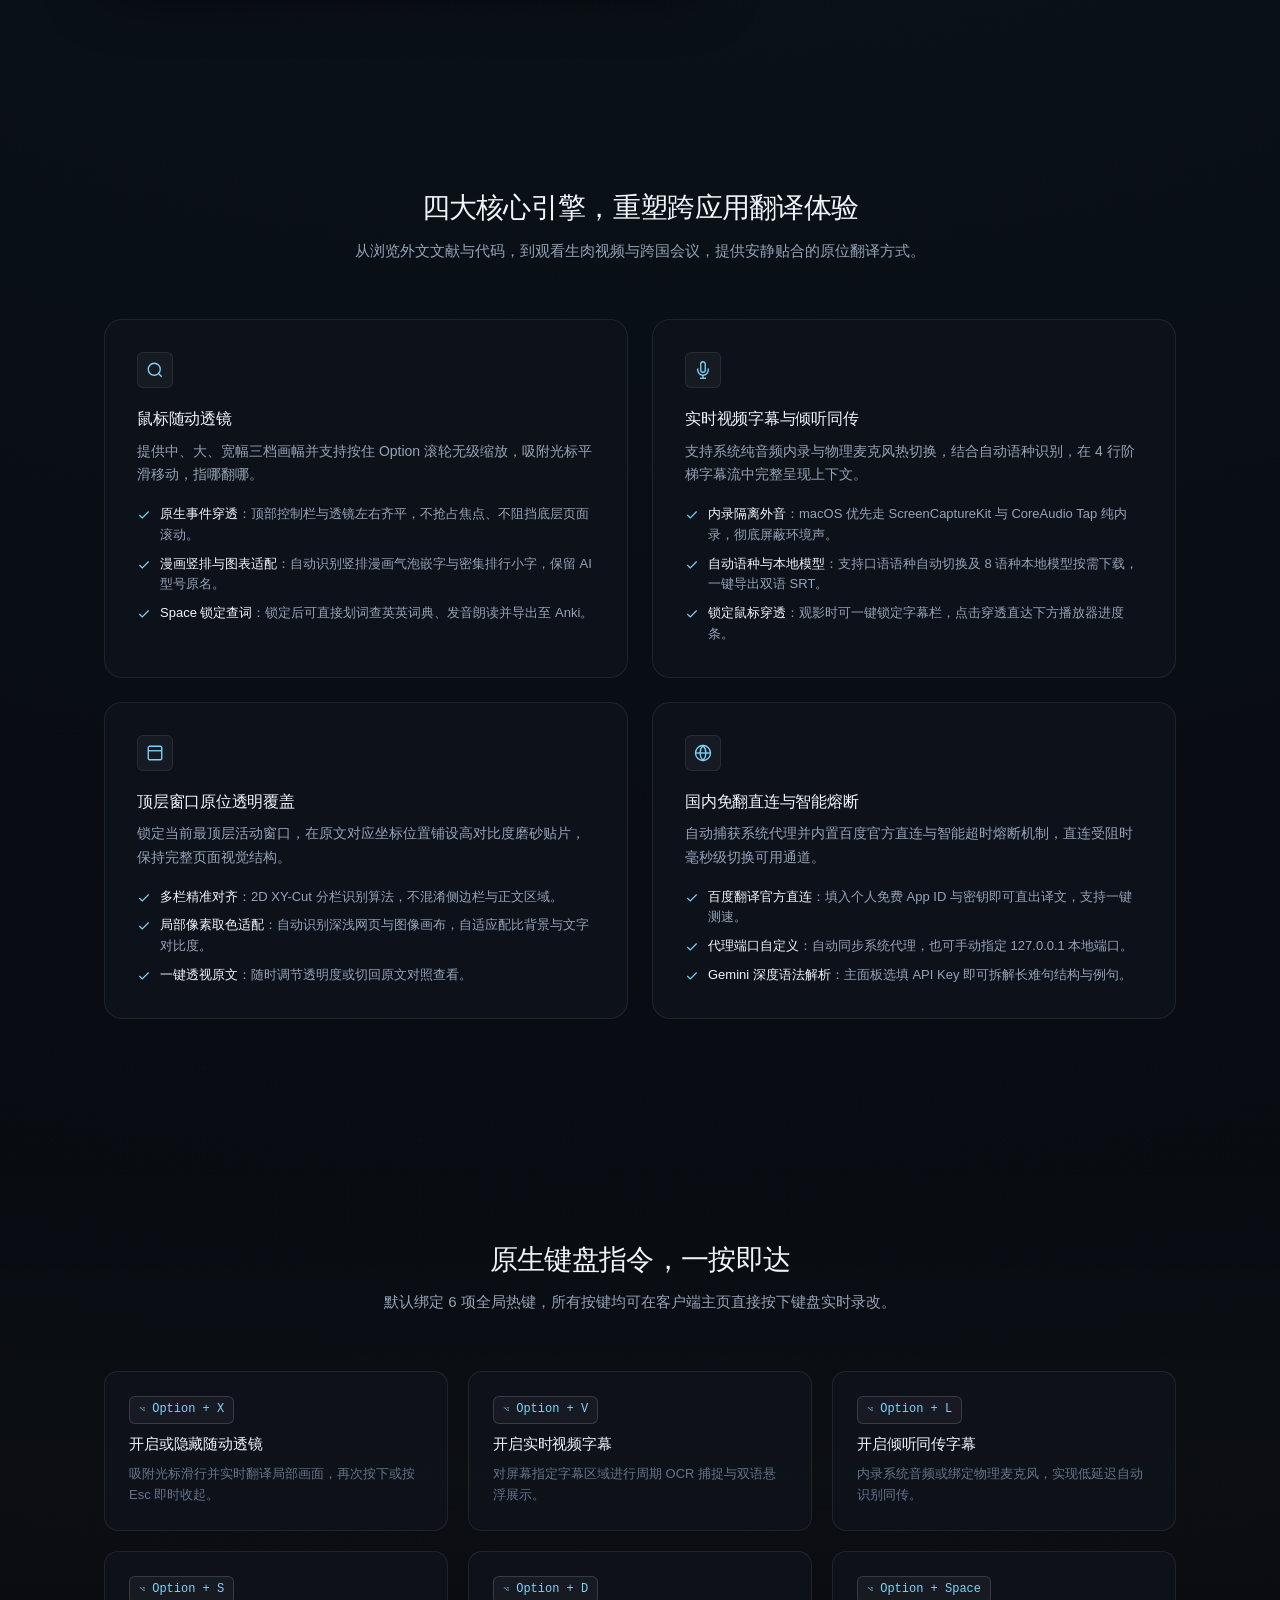
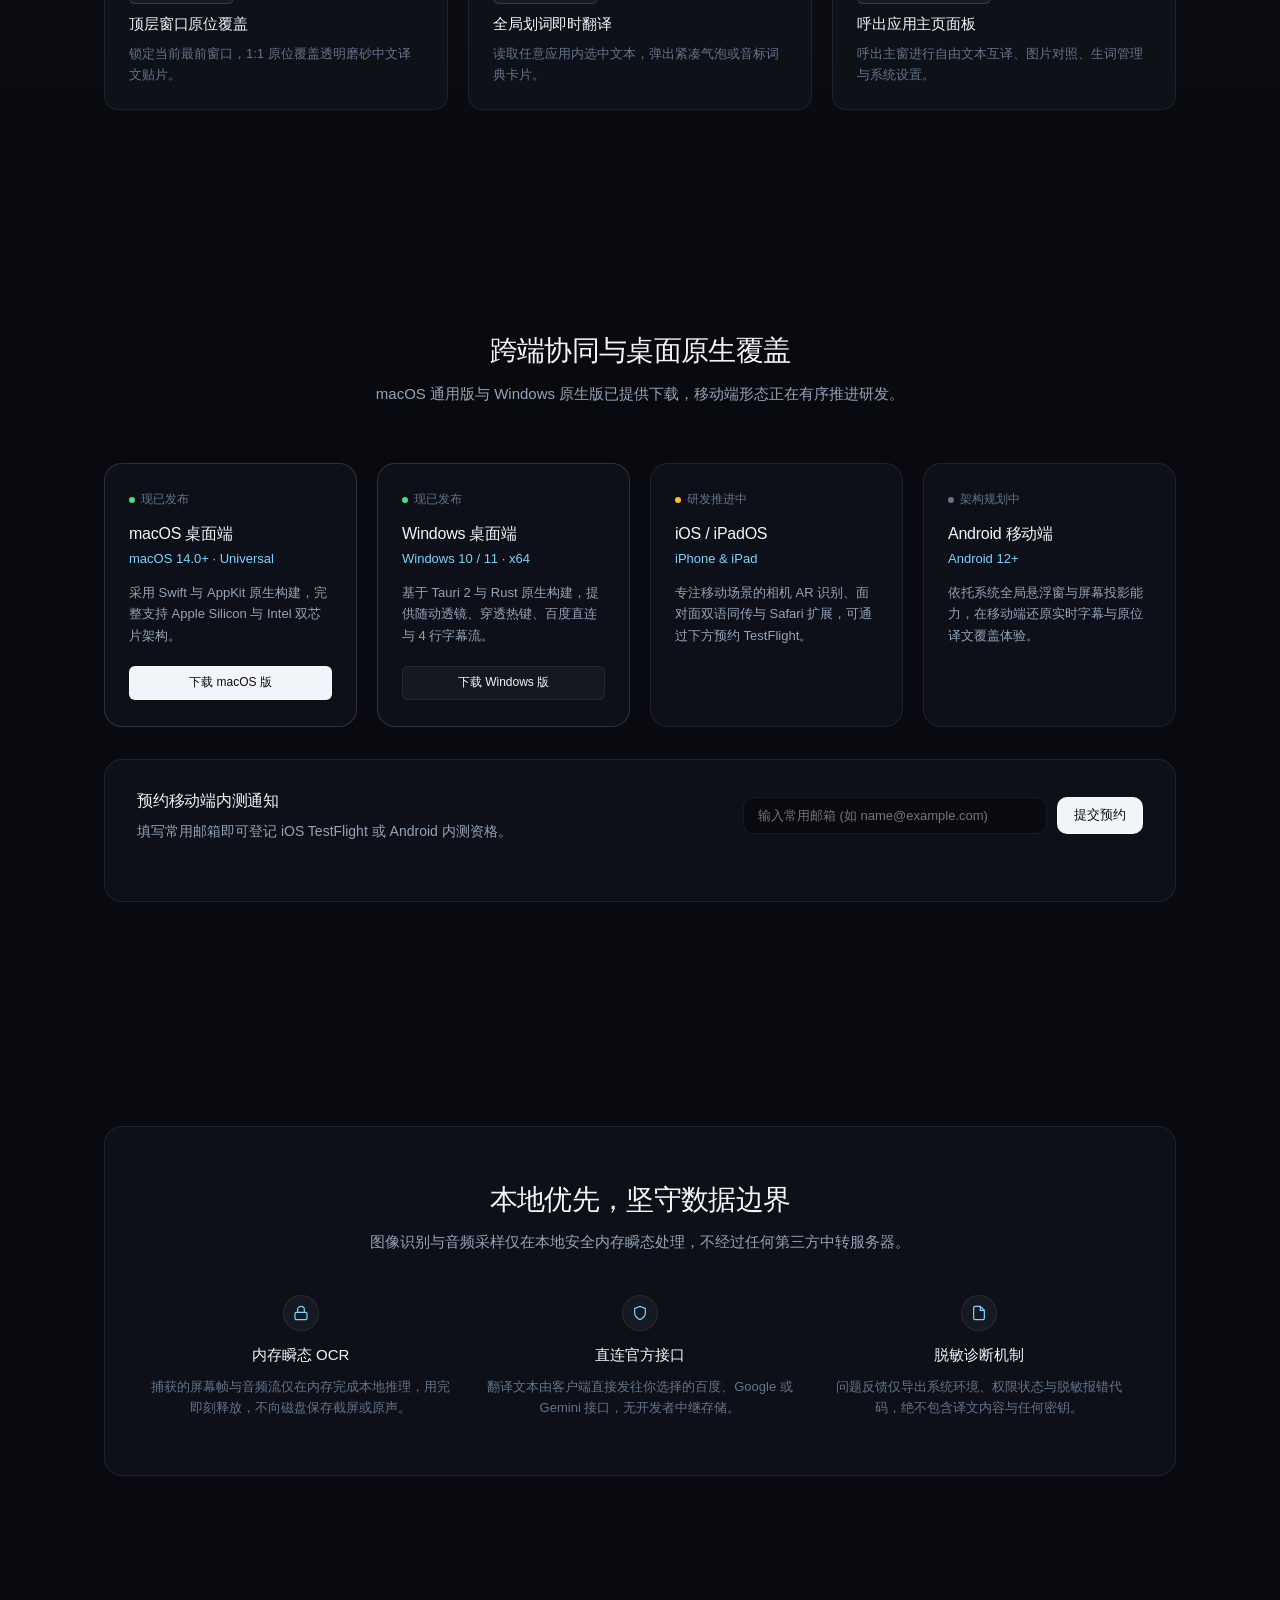
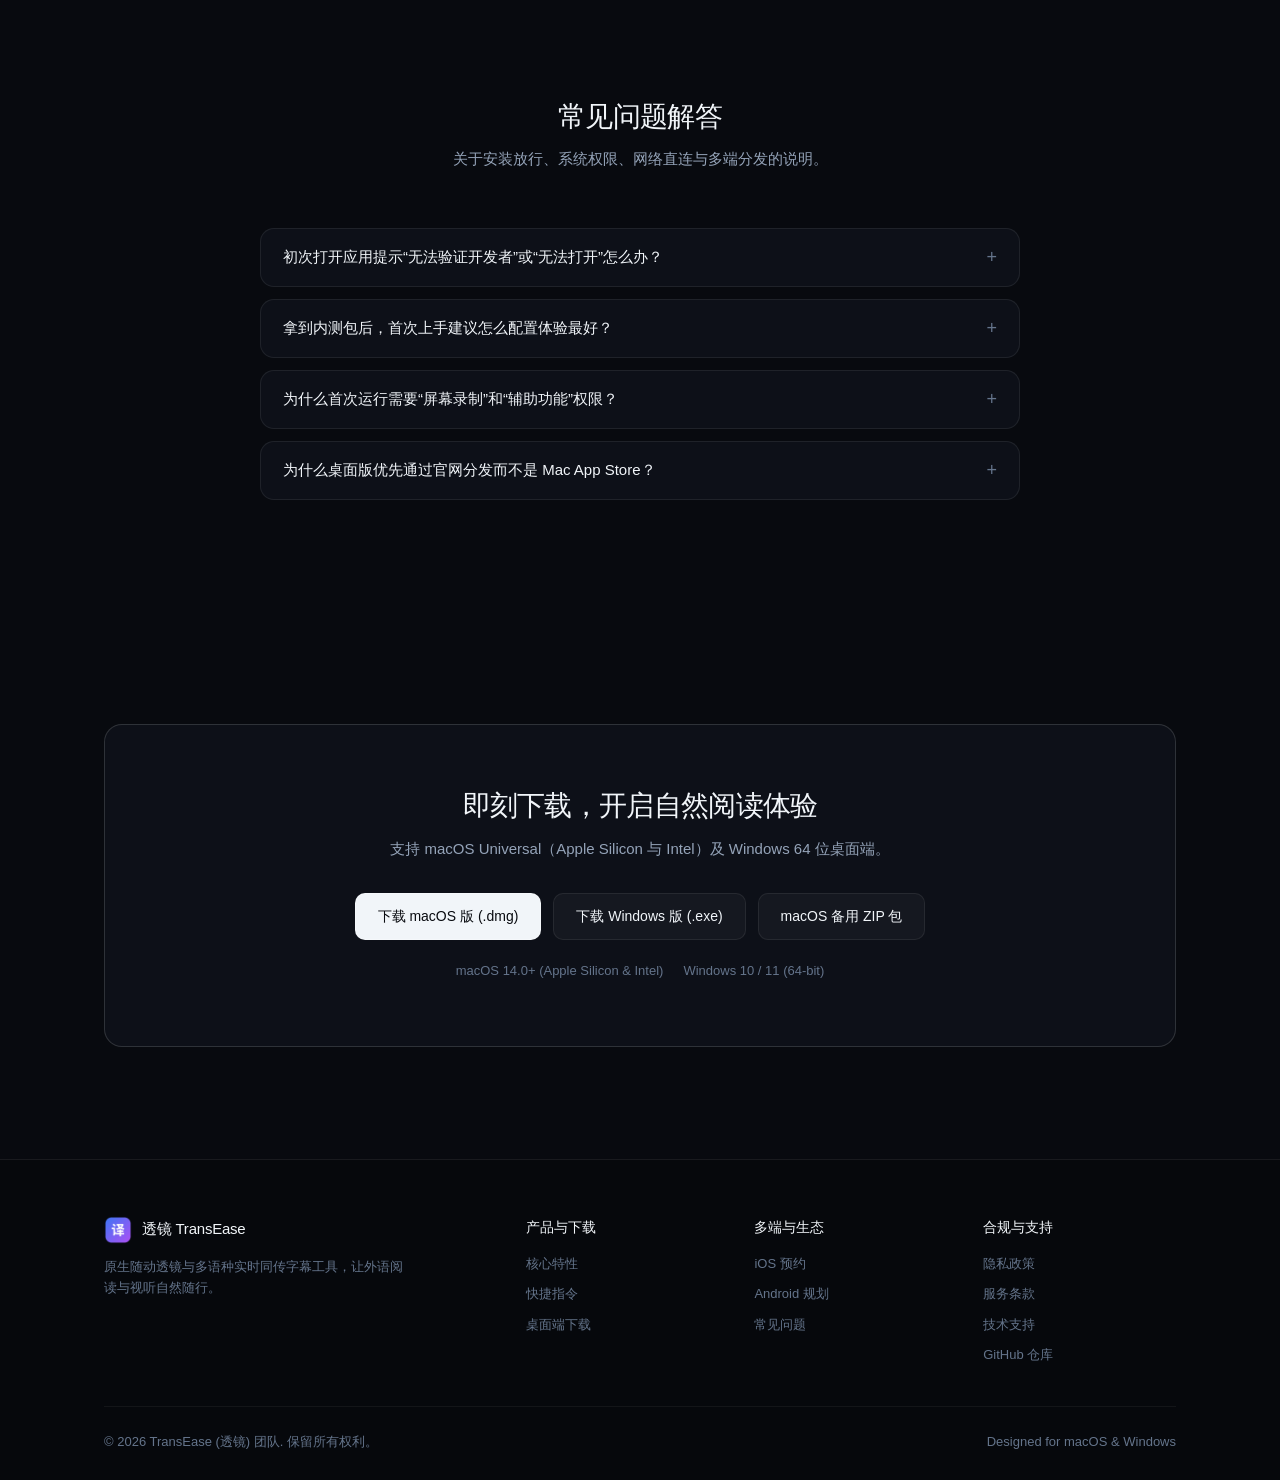
==== commit 8f070768: "style(web): 按现代克制排版重设官网层级与留白，接入实机渲染界面预览并同步最新安装包" ====
--- a/index.html
+++ b/index.html
@@ -3,67 +3,49 @@
 <head>
   <meta charset="UTF-8">
   <meta name="viewport" content="width=device-width, initial-scale=1.0, viewport-fit=cover">
-  <title>透镜 TransEase - 专为 macOS 打造的原生随动透镜与实时字幕神器</title>
-  <meta name="description" content="透镜（TransEase）是一款专为 macOS 深度优化的原生随动透镜与实时同传字幕工具。吸附鼠标随动滑行、指哪翻哪；4行长效阶梯保留视频字幕；1:1 原位透明覆盖；内置国内直连通道。">
+  <title>透镜 TransEase - 专为 macOS 打造的原生随动透镜与实时字幕工具</title>
+  <meta name="description" content="透镜（TransEase）是一款专为 macOS 与 Windows 打造的随动透镜与实时同传字幕工具。吸附光标随动滑行、4 行阶梯保留视频字幕、1:1 原位透明覆盖与国内免翻直连。">
   <meta name="keywords" content="透镜, TransEase, macOS翻译, 随动透镜, 实时字幕, 视频同传, 划词翻译, 屏幕OCR">
 
-  <!-- Favicon -->
   <link rel="icon" type="image/svg+xml" href="assets/favicon.svg">
   <link rel="apple-touch-icon" href="assets/app-icon.png">
 
-  <!-- OpenGraph -->
   <meta property="og:title" content="透镜 TransEase - 视线所及，原位译达">
-  <meta property="og:description" content="专为 macOS 打造的原生随动透镜与实时音视频字幕工具，告别繁琐的复制粘贴。">
+  <meta property="og:description" content="原生随动透镜与实时音视频字幕工具，告别繁琐的复制粘贴。">
   <meta property="og:type" content="website">
   <meta property="og:image" content="assets/app-icon.png">
 
-  <!-- Style -->
   <link rel="stylesheet" href="css/style.css">
 </head>
 <body>
 
-  <!-- Ambient Grid Background -->
   <div class="bg-grid-overlay" aria-hidden="true"></div>
 
   <!-- Site Header -->
   <header class="site-header">
     <div class="container nav-wrap">
       <a href="index.html" class="brand">
-        <img src="assets/app-icon.png" alt="TransEase Logo" class="brand-icon">
+        <img src="assets/app-icon.png" alt="TransEase" class="brand-icon">
         <div class="brand-info">
-          <div class="brand-title">
-            <span>透镜 TransEase</span>
-            <span class="brand-badge">macOS 现行版</span>
-          </div>
-          <span class="brand-sub">灵犀随动 · 原生沉浸式翻译</span>
+          <span class="brand-title">透镜 TransEase</span>
+          <span class="brand-sub">原生随动屏幕与字幕翻译</span>
         </div>
       </a>
 
-      <!-- Desktop Navigation -->
       <ul class="nav-links" id="siteNav">
         <li><a href="#features" class="nav-link">核心特性</a></li>
-        <li><a href="#video-subtitles" class="nav-link">视频字幕与同传</a></li>
         <li><a href="#shortcuts" class="nav-link">快捷指令</a></li>
-        <li><a href="#ecosystem" class="nav-link">多端生态</a></li>
+        <li><a href="#ecosystem" class="nav-link">多端支持</a></li>
         <li><a href="#privacy" class="nav-link">隐私安全</a></li>
         <li><a href="#faq" class="nav-link">常见问题</a></li>
       </ul>
 
-      <!-- Action Buttons -->
       <div class="nav-actions">
-        <a href="#download" class="btn btn-primary">
-          <svg width="16" height="16" viewBox="0 0 24 24" fill="none" stroke="currentColor" stroke-width="2.2" stroke-linecap="round" stroke-linejoin="round">
-            <path d="M21 15v4a2 2 0 0 1-2 2H5a2 2 0 0 1-2-2v-4"></path>
-            <polyline points="7 10 12 15 17 10"></polyline>
-            <line x1="12" y1="15" x2="12" y2="3"></line>
-          </svg>
-          下载 macOS 版
-        </a>
-      </div>
-
-      <!-- Mobile Nav Toggle -->
+        <a href="#download" class="btn btn-primary">下载客户端</a>
+      </div>
+
       <button class="nav-toggle" id="mobileNavToggle" aria-label="切换菜单" aria-expanded="false">
-        <svg width="22" height="22" viewBox="0 0 24 24" fill="none" stroke="currentColor" stroke-width="2" stroke-linecap="round">
+        <svg width="20" height="20" viewBox="0 0 24 24" fill="none" stroke="currentColor" stroke-width="1.8" stroke-linecap="round">
           <line x1="3" y1="12" x2="21" y2="12"></line>
           <line x1="3" y1="6" x2="21" y2="6"></line>
           <line x1="3" y1="18" x2="21" y2="18"></line>
@@ -72,112 +54,118 @@
     </div>
   </header>
 
-  <!-- Hero Section -->
   <main>
+    <!-- Hero Section -->
     <section class="hero">
       <div class="container">
-        <div class="hero-pill">
-          <span class="hero-pill-dot"></span>
-          <span>TransEase v3.1.0 现已发布 · 深度适配 macOS Sonoma / Sequoia</span>
-        </div>
+        <p class="hero-eyebrow">v3.1.0 · macOS 14.0+ 通用版与 Windows 原生客户端</p>
 
         <h1 class="hero-title">
-          视线所及，<span class="hero-title-highlight">原位译达</span>。
+          视线所及，<span class="hero-title-accent">原位译达</span>
         </h1>
 
         <p class="hero-desc">
-          打破复制与粘贴的繁琐阻碍。吸附光标的随动透镜、长效阶梯保留的视频实时同传字幕、1:1 原位透明覆盖与国内网络免翻直连，自然融入你的每一次阅读、观影与会议。
+          吸附光标滑行的光学随动透镜、4 行阶梯保留的实时同传字幕、1:1 原位覆盖与国内直连通道，让外语阅读与视听自然无感。
         </p>
 
         <div class="hero-cta">
-          <a href="#download" class="btn btn-primary btn-lg">
-            <svg width="20" height="20" viewBox="0 0 24 24" fill="none" stroke="currentColor" stroke-width="2.2" stroke-linecap="round" stroke-linejoin="round">
-              <path d="M21 15v4a2 2 0 0 1-2 2H5a2 2 0 0 1-2-2v-4"></path>
-              <polyline points="7 10 12 15 17 10"></polyline>
-              <line x1="12" y1="15" x2="12" y2="3"></line>
-            </svg>
-            免费获取客户端 (macOS / Win)
-          </a>
-          <a href="#ecosystem" class="btn btn-secondary btn-lg">
-            <svg width="18" height="18" viewBox="0 0 24 24" fill="none" stroke="currentColor" stroke-width="2" stroke-linecap="round" stroke-linejoin="round">
-              <rect x="5" y="2" width="14" height="20" rx="2" ry="2"></rect>
-              <line x1="12" y1="18" x2="12.01" y2="18"></line>
-            </svg>
-            预约手机端 / 多端内测
-          </a>
+          <a href="#download" class="btn btn-primary btn-lg">获取客户端</a>
+          <a href="#real-preview" class="btn btn-secondary btn-lg">查看真实界面</a>
         </div>
 
         <div class="hero-meta">
           <div class="hero-meta-item">
-            <svg width="15" height="15" viewBox="0 0 24 24" fill="none" stroke="#22c55e" stroke-width="2.5"><polyline points="20 6 9 17 4 12"></polyline></svg>
-            <span>Universal 通用架构 (Apple Silicon & Intel 原生支持)</span>
+            <svg width="14" height="14" viewBox="0 0 24 24" fill="none" stroke="currentColor" stroke-width="2"><polyline points="20 6 9 17 4 12"></polyline></svg>
+            <span>Universal 通用架构 (Apple Silicon &amp; Intel)</span>
           </div>
           <div class="hero-meta-item">
-            <svg width="15" height="15" viewBox="0 0 24 24" fill="none" stroke="#22c55e" stroke-width="2.5"><polyline points="20 6 9 17 4 12"></polyline></svg>
-            <span>纯本地内存处理 · 零上传隐私保障</span>
+            <svg width="14" height="14" viewBox="0 0 24 24" fill="none" stroke="currentColor" stroke-width="2"><polyline points="20 6 9 17 4 12"></polyline></svg>
+            <span>本地内存瞬态处理，零上传存储</span>
           </div>
           <div class="hero-meta-item">
-            <svg width="15" height="15" viewBox="0 0 24 24" fill="none" stroke="#22c55e" stroke-width="2.5"><polyline points="20 6 9 17 4 12"></polyline></svg>
-            <span>内置国内网络直连 & 自定义代理</span>
-          </div>
-        </div>
-
-        <!-- Interactive Lens Playground -->
-        <div class="demo-stage-wrapper">
-          <div class="demo-stage" id="demoStage">
-            <div class="window-header">
-              <div class="traffic-lights">
-                <span class="traffic-dot dot-red"></span>
-                <span class="traffic-dot dot-yellow"></span>
-                <span class="traffic-dot dot-green"></span>
-              </div>
-              <div class="window-title">
-                <svg width="14" height="14" viewBox="0 0 24 24" fill="none" stroke="currentColor" stroke-width="2"><circle cx="12" cy="12" r="10"></circle><polygon points="12 6 12 12 16 14"></polygon></svg>
-                <span>透镜交互式沙盒体验（试着在下方移动鼠标）</span>
-                <span class="window-badge">Hover Lens Demo</span>
-              </div>
-              <div style="width: 50px;"></div>
-            </div>
-
-            <div class="window-body">
-              <div class="sim-article">
-                <span class="sim-tag">Technology Whitepaper · System Architecture</span>
-                <h2 class="sim-heading" id="simHeading">DeepSeek-V3 Architecture: Multi-Head Latent Attention and Mixture-of-Experts</h2>
-                <p class="sim-paragraph" id="simParagraph1">
-                  TransEase seamlessly captures and decodes visual framebuffers directly from macOS Display Services without introducing rendering latency.
-                </p>
-                <div class="sim-code-block" id="simCodeBlock">
-                  <span style="color: #f472b6;">func</span> <span style="color: #60a5fa;">renderHoverLens</span>(at point: <span style="color: #34d399;">CGPoint</span>) -> <span style="color: #34d399;">NSPanel</span> { ... }
+            <svg width="14" height="14" viewBox="0 0 24 24" fill="none" stroke="currentColor" stroke-width="2"><polyline points="20 6 9 17 4 12"></polyline></svg>
+            <span>内置百度直连与系统代理自适应</span>
+          </div>
+        </div>
+
+        <!-- Interactive Lens Sandbox -->
+        <div class="showcase-grid">
+          <div>
+            <div class="demo-stage-wrapper">
+              <div class="demo-stage" id="demoStage">
+                <div class="window-header">
+                  <div class="traffic-lights">
+                    <span class="traffic-dot dot-red"></span>
+                    <span class="traffic-dot dot-yellow"></span>
+                    <span class="traffic-dot dot-green"></span>
+                  </div>
+                  <div class="window-title">随动透镜交互演示 · 在下方文档内移动鼠标</div>
+                  <div style="width: 44px;"></div>
                 </div>
-                <p class="sim-paragraph" id="simParagraph2">
-                  No copy-pasting required. Simply hover your cursor for 0.18s, and the meaning naturally emerges in place.
-                </p>
-              </div>
-
-              <!-- Floating Simulated Lens -->
-              <div class="sim-lens" id="simLens">
-                <div class="sim-lens-header">
-                  <span class="sim-lens-title">
-                    <svg width="13" height="13" viewBox="0 0 24 24" fill="none" stroke="currentColor" stroke-width="2.5"><circle cx="11" cy="11" r="8"></circle><line x1="21" y1="21" x2="16.65" y2="16.65"></line></svg>
-                    透镜 (Hover Lens) · ⌥X
-                  </span>
-                  <span style="font-size: 0.72rem; color: #94a3b8;">光学取景框 · Space 锁定 · ⌥ 滚轮缩放</span>
-                </div>
-                <div class="sim-lens-body">
-                  <div class="sim-lens-original" id="lensOriginal">
-                    DeepSeek-V3 Architecture: Multi-Head Latent Attention and Mixture-of-Experts
+
+                <div class="window-body">
+                  <div class="sim-article">
+                    <h2 class="sim-heading" id="simHeading">DeepSeek-V3 Architecture: Multi-Head Latent Attention and Mixture-of-Experts</h2>
+                    <p class="sim-paragraph" id="simParagraph1">
+                      TransEase seamlessly captures and decodes visual framebuffers directly from macOS Display Services without introducing rendering latency.
+                    </p>
+                    <div class="sim-code-block" id="simCodeBlock">
+                      <span style="color: #93c5fd;">func</span> renderHoverLens(at point: CGPoint) -&gt; NSPanel { ... }
+                    </div>
+                    <p class="sim-paragraph" id="simParagraph2">
+                      No copy-pasting required. Simply hover your cursor for 0.18s, and the meaning naturally emerges in place.
+                    </p>
                   </div>
-                  <div class="sim-lens-translated" id="lensTranslated">
-                    DeepSeek-V3 架构演进：多头潜在注意力机制与大规模专家混合架构深度解析
+
+                  <div class="sim-lens" id="simLens">
+                    <div class="sim-lens-header">
+                      <span class="sim-lens-title">随动透镜 · ⌥X</span>
+                      <span class="sim-lens-hint">Space 锁定 · ⌥ 滚轮缩放</span>
+                    </div>
+                    <div class="sim-lens-body">
+                      <div class="sim-lens-original" id="lensOriginal">
+                        DeepSeek-V3 Architecture: Multi-Head Latent Attention and Mixture-of-Experts
+                      </div>
+                      <div class="sim-lens-translated" id="lensTranslated">
+                        DeepSeek-V3 架构演进：多头潜在注意力机制与大规模专家混合架构深度解析
+                      </div>
+                    </div>
                   </div>
                 </div>
               </div>
             </div>
-          </div>
-          <div class="demo-instruction">
-            <svg width="14" height="14" viewBox="0 0 24 24" fill="none" stroke="currentColor" stroke-width="2"><path d="M15 18l-6-6 6-6"/></svg>
-            <span>提示：将鼠标在上方窗口中自由晃动，感受随动透镜平滑吸附光标与实时原位译文呈现</span>
-            <svg width="14" height="14" viewBox="0 0 24 24" fill="none" stroke="currentColor" stroke-width="2"><path d="M9 18l6-6-6-6"/></svg>
+            <p class="demo-instruction">在上方窗口内移动指针，体验鼠标悬停时的实时原位译文呈现</p>
+          </div>
+        </div>
+      </div>
+    </section>
+
+    <!-- Real App Interface Preview -->
+    <section class="real-preview-section" id="real-preview">
+      <div class="container">
+        <div class="real-preview-grid">
+          <div class="real-preview-frame">
+            <img src="assets/app-home-preview.png" alt="透镜 TransEase macOS 原生主页真实界面截图" class="real-preview-img">
+          </div>
+          <div class="real-preview-copy">
+            <h2 class="real-preview-title">黑曜石光学质感，与桌面融为一体</h2>
+            <p class="real-preview-desc">
+              采用原生 AppKit 与 SwiftUI 混合渲染，去掉繁杂界面与沉重边框，打开主页即可查看当前权限、网络通道与 6 项核心快捷键。
+            </p>
+            <ul class="real-preview-list">
+              <li>
+                <svg viewBox="0 0 24 24" fill="none" stroke="currentColor" stroke-width="1.8"><polyline points="20 6 9 17 4 12"></polyline></svg>
+                <span>支持直接点按键帽录改 6 项全局热键，冲突自动互换</span>
+              </li>
+              <li>
+                <svg viewBox="0 0 24 24" fill="none" stroke="currentColor" stroke-width="1.8"><polyline points="20 6 9 17 4 12"></polyline></svg>
+                <span>内置 4 项系统权限体检、8 语种离线模型与脱敏诊断导出</span>
+              </li>
+              <li>
+                <svg viewBox="0 0 24 24" fill="none" stroke="currentColor" stroke-width="1.8"><polyline points="20 6 9 17 4 12"></polyline></svg>
+                <span>漫画竖排嵌字、密集图表排版与鼠标穿透锁定同传开箱即用</span>
+              </li>
+            </ul>
           </div>
         </div>
       </div>
@@ -187,102 +175,105 @@
     <section class="section" id="features">
       <div class="container">
         <div class="section-header">
-          <span class="section-pill">Core Capabilities</span>
-          <h2 class="section-title">四大核心引擎，重塑全场景翻译工作流</h2>
+          <h2 class="section-title">四大核心引擎，重塑跨应用翻译体验</h2>
           <p class="section-desc">
-            从浏览英文文献、审查外文代码，到畅享外语视频无障碍生肉与线上跨国会议，透镜提供恰到好处的优雅解法。
+            从浏览外文文献与代码，到观看生肉视频与跨国会议，提供安静贴合的原位翻译方式。
           </p>
         </div>
 
         <div class="features-grid">
-          <!-- Card 1 -->
           <div class="feature-card">
-            <div class="feature-icon-box">🔮</div>
-            <h3 class="feature-title">鼠标随动透镜 (Hover Lens)</h3>
+            <div class="feature-icon-line">
+              <svg width="18" height="18" viewBox="0 0 24 24" fill="none" stroke="currentColor" stroke-width="1.8"><circle cx="11" cy="11" r="8"></circle><line x1="21" y1="21" x2="16.65" y2="16.65"></line></svg>
+            </div>
+            <h3 class="feature-title">鼠标随动透镜</h3>
             <p class="feature-text">
-              提供中 / 大 / 宽幅三档光学画幅（支持按住 ⌥ + 滚轮无级微调），吸附光标平滑滑行，移到哪翻到哪。
+              提供中、大、宽幅三档画幅并支持按住 Option 滚轮无级缩放，吸附光标平滑移动，指哪翻哪。
             </p>
             <ul class="feature-points">
               <li class="feature-point">
                 <svg viewBox="0 0 24 24" fill="none" stroke="currentColor" stroke-width="2"><polyline points="20 6 9 17 4 12"></polyline></svg>
-                <span><strong>原生事件穿透</strong>：独立悬浮 Dock 控制栏，不抢焦点、不阻挡底层网页点击或滚动。</span>
-              </li>
-              <li class="feature-point">
-                <svg viewBox="0 0 24 24" fill="none" stroke="currentColor" stroke-width="2"><polyline points="20 6 9 17 4 12"></polyline></svg>
-                <span><strong>1:1 原位覆盖 + 透视原文</strong>：中/英/日/韩等语种一键切换，按住 Control 或 Tab 瞬时透视原文。</span>
-              </li>
-              <li class="feature-point">
-                <svg viewBox="0 0 24 24" fill="none" stroke="currentColor" stroke-width="2"><polyline points="20 6 9 17 4 12"></polyline></svg>
-                <span><strong>Space 锁定 & 生词本闭环</strong>：按 Space 锁定即可查英英词典、朗读发音并收藏导出至 Anki / Markdown。</span>
+                <span><strong>原生事件穿透</strong>：顶部控制栏与透镜左右齐平，不抢占焦点、不阻挡底层页面滚动。</span>
+              </li>
+              <li class="feature-point">
+                <svg viewBox="0 0 24 24" fill="none" stroke="currentColor" stroke-width="2"><polyline points="20 6 9 17 4 12"></polyline></svg>
+                <span><strong>漫画竖排与图表适配</strong>：自动识别竖排漫画气泡嵌字与密集排行小字，保留 AI 型号原名。</span>
+              </li>
+              <li class="feature-point">
+                <svg viewBox="0 0 24 24" fill="none" stroke="currentColor" stroke-width="2"><polyline points="20 6 9 17 4 12"></polyline></svg>
+                <span><strong>Space 锁定查词</strong>：锁定后可直接划词查英英词典、发音朗读并导出至 Anki。</span>
               </li>
             </ul>
           </div>
 
-          <!-- Card 2 -->
           <div class="feature-card" id="video-subtitles">
-            <div class="feature-icon-box">🎙️</div>
+            <div class="feature-icon-line">
+              <svg width="18" height="18" viewBox="0 0 24 24" fill="none" stroke="currentColor" stroke-width="1.8"><path d="M12 1a3 3 0 0 0-3 3v8a3 3 0 0 0 6 0V4a3 3 0 0 0-3-3z"></path><path d="M19 10v2a7 7 0 0 1-14 0v-2"></path><line x1="12" y1="19" x2="12" y2="23"></line><line x1="8" y1="23" x2="16" y2="23"></line></svg>
+            </div>
             <h3 class="feature-title">实时视频字幕与倾听同传</h3>
             <p class="feature-text">
-              看 YouTube 外语视频、国外公开课或参加 Zoom 跨国会议的利器。独创 4 行长效阶梯保留歌词流，破解单句即逝困局。
+              支持系统纯音频内录与物理麦克风热切换，结合自动语种识别，在 4 行阶梯字幕流中完整呈现上下文。
             </p>
             <ul class="feature-points">
               <li class="feature-point">
                 <svg viewBox="0 0 24 24" fill="none" stroke="currentColor" stroke-width="2"><polyline points="20 6 9 17 4 12"></polyline></svg>
-                <span><strong>阶梯保留 15~25 秒</strong>：前 3 句完整历史 + 当前焦点句，一眼理顺完整上下文。</span>
-              </li>
-              <li class="feature-point">
-                <svg viewBox="0 0 24 24" fill="none" stroke="currentColor" stroke-width="2"><polyline points="20 6 9 17 4 12"></polyline></svg>
-                <span><strong>一键导出双语 SRT</strong>：全文抽屉支持一键导出外挂字幕或纯中文连贯段落。</span>
-              </li>
-              <li class="feature-point">
-                <svg viewBox="0 0 24 24" fill="none" stroke="currentColor" stroke-width="2"><polyline points="20 6 9 17 4 12"></polyline></svg>
-                <span><strong>低功耗低发热</strong>：音频采集 60ms 节流与阈值过滤，长时间观影 CPU 占用极低。</span>
+                <span><strong>内录隔离外音</strong>：macOS 优先走 ScreenCaptureKit 与 CoreAudio Tap 纯内录，彻底屏蔽环境声。</span>
+              </li>
+              <li class="feature-point">
+                <svg viewBox="0 0 24 24" fill="none" stroke="currentColor" stroke-width="2"><polyline points="20 6 9 17 4 12"></polyline></svg>
+                <span><strong>自动语种与本地模型</strong>：支持口语语种自动切换及 8 语种本地模型按需下载，一键导出双语 SRT。</span>
+              </li>
+              <li class="feature-point">
+                <svg viewBox="0 0 24 24" fill="none" stroke="currentColor" stroke-width="2"><polyline points="20 6 9 17 4 12"></polyline></svg>
+                <span><strong>锁定鼠标穿透</strong>：观影时可一键锁定字幕栏，点击穿透直达下方播放器进度条。</span>
               </li>
             </ul>
           </div>
 
-          <!-- Card 3 -->
           <div class="feature-card">
-            <div class="feature-icon-box">🪟</div>
+            <div class="feature-icon-line">
+              <svg width="18" height="18" viewBox="0 0 24 24" fill="none" stroke="currentColor" stroke-width="1.8"><rect x="3" y="3" width="18" height="18" rx="2" ry="2"></rect><line x1="3" y1="9" x2="21" y2="9"></line></svg>
+            </div>
             <h3 class="feature-title">顶层窗口原位透明覆盖</h3>
             <p class="feature-text">
-              借助 macOS 窗口层级（Z-Order）算法，精准锁定当前最顶层的活动窗口，在其上铺设 1:1 透明毛玻璃画板。
+              锁定当前最顶层活动窗口，在原文对应坐标位置铺设高对比度磨砂贴片，保持完整页面视觉结构。
             </p>
             <ul class="feature-points">
               <li class="feature-point">
                 <svg viewBox="0 0 24 24" fill="none" stroke="currentColor" stroke-width="2"><polyline points="20 6 9 17 4 12"></polyline></svg>
-                <span><strong>真正原位贴合</strong>：排版、插图、代码块位置完全保留，中文直接贴在英文之上。</span>
-              </li>
-              <li class="feature-point">
-                <svg viewBox="0 0 24 24" fill="none" stroke="currentColor" stroke-width="2"><polyline points="20 6 9 17 4 12"></polyline></svg>
-                <span><strong>自由拖拽缩放</strong>：自带顶部拖动手柄，支持四周及四角自由拉伸画幅。</span>
-              </li>
-              <li class="feature-point">
-                <svg viewBox="0 0 24 24" fill="none" stroke="currentColor" stroke-width="2"><polyline points="20 6 9 17 4 12"></polyline></svg>
-                <span><strong>一键透视原文</strong>：随时切换中文覆盖层透明度，对照阅读更安心。</span>
+                <span><strong>多栏精准对齐</strong>：2D XY-Cut 分栏识别算法，不混淆侧边栏与正文区域。</span>
+              </li>
+              <li class="feature-point">
+                <svg viewBox="0 0 24 24" fill="none" stroke="currentColor" stroke-width="2"><polyline points="20 6 9 17 4 12"></polyline></svg>
+                <span><strong>局部像素取色适配</strong>：自动识别深浅网页与图像画布，自适应配比背景与文字对比度。</span>
+              </li>
+              <li class="feature-point">
+                <svg viewBox="0 0 24 24" fill="none" stroke="currentColor" stroke-width="2"><polyline points="20 6 9 17 4 12"></polyline></svg>
+                <span><strong>一键透视原文</strong>：随时调节透明度或切回原文对照查看。</span>
               </li>
             </ul>
           </div>
 
-          <!-- Card 4 -->
           <div class="feature-card">
-            <div class="feature-icon-box">⚡</div>
-            <h3 class="feature-title">国内免翻直连 & 多通道自适应</h3>
+            <div class="feature-icon-line">
+              <svg width="18" height="18" viewBox="0 0 24 24" fill="none" stroke="currentColor" stroke-width="1.8"><circle cx="12" cy="12" r="10"></circle><line x1="2" y1="12" x2="22" y2="12"></line><path d="M12 2a15.3 15.3 0 0 1 4 10 15.3 15.3 0 0 1-4 10 15.3 15.3 0 0 1-4-10 15.3 15.3 0 0 1 4-10z"></path></svg>
+            </div>
+            <h3 class="feature-title">国内免翻直连与智能熔断</h3>
             <p class="feature-text">
-              彻底攻克国内网络连接受阻问题。接入国内官方直连通道与本地代理自适应配置，无论是否开启代理均能极速直出。
+              自动捕获系统代理并内置百度官方直连与智能超时熔断机制，直连受阻时毫秒级切换可用通道。
             </p>
             <ul class="feature-points">
               <li class="feature-point">
                 <svg viewBox="0 0 24 24" fill="none" stroke="currentColor" stroke-width="2"><polyline points="20 6 9 17 4 12"></polyline></svg>
-                <span><strong>百度翻译官方直连</strong>：支持个人开发者免费 App ID 密钥，国内直连免翻墙秒级返回。</span>
-              </li>
-              <li class="feature-point">
-                <svg viewBox="0 0 24 24" fill="none" stroke="currentColor" stroke-width="2"><polyline points="20 6 9 17 4 12"></polyline></svg>
-                <span><strong>网络代理端口自适应</strong>：自动捕获系统代理或手动配置 127.0.0.1 本地代理端口。</span>
-              </li>
-              <li class="feature-point">
-                <svg viewBox="0 0 24 24" fill="none" stroke="currentColor" stroke-width="2"><polyline points="20 6 9 17 4 12"></polyline></svg>
-                <span><strong>多通道冗余兜底</strong>：智能联动 Google 极速、MyMemory 与 Gemini AI 解析。</span>
+                <span><strong>百度翻译官方直连</strong>：填入个人免费 App ID 与密钥即可直出译文，支持一键测速。</span>
+              </li>
+              <li class="feature-point">
+                <svg viewBox="0 0 24 24" fill="none" stroke="currentColor" stroke-width="2"><polyline points="20 6 9 17 4 12"></polyline></svg>
+                <span><strong>代理端口自定义</strong>：自动同步系统代理，也可手动指定 127.0.0.1 本地端口。</span>
+              </li>
+              <li class="feature-point">
+                <svg viewBox="0 0 24 24" fill="none" stroke="currentColor" stroke-width="2"><polyline points="20 6 9 17 4 12"></polyline></svg>
+                <span><strong>Gemini 深度语法解析</strong>：主面板选填 API Key 即可拆解长难句结构与例句。</span>
               </li>
             </ul>
           </div>
@@ -294,48 +285,47 @@
     <section class="section shortcuts-section" id="shortcuts">
       <div class="container">
         <div class="section-header">
-          <span class="section-pill">Keyboard Commander</span>
-          <h2 class="section-title">原生键盘指令，手不离键盘的高效掌控</h2>
+          <h2 class="section-title">原生键盘指令，一按即达</h2>
           <p class="section-desc">
-            精心调校的 macOS 全局快捷键，随手一按即可在毫秒间唤醒或退出对应功能。
+            默认绑定 6 项全局热键，所有按键均可在客户端主页直接按下键盘实时录改。
           </p>
         </div>
 
         <div class="shortcut-grid">
           <div class="shortcut-card">
             <div class="kbd-badge">⌥ Option + X</div>
-            <div class="shortcut-name">开启 / 隐藏鼠标随动透镜</div>
-            <div class="shortcut-desc">吸附光标滑行，指哪翻哪；再次按下或按 Esc 瞬间隐藏。</div>
+            <div class="shortcut-name">开启或隐藏随动透镜</div>
+            <div class="shortcut-desc">吸附光标滑行并实时翻译局部画面，再次按下或按 Esc 即时收起。</div>
           </div>
 
           <div class="shortcut-card">
             <div class="kbd-badge">⌥ Option + V</div>
             <div class="shortcut-name">开启实时视频字幕</div>
-            <div class="shortcut-desc">针对屏幕视频窗口进行实时原位或居中浮层双语字幕呈现。</div>
+            <div class="shortcut-desc">对屏幕指定字幕区域进行周期 OCR 捕捉与双语悬浮展示。</div>
           </div>
 
           <div class="shortcut-card">
             <div class="kbd-badge">⌥ Option + L</div>
             <div class="shortcut-name">开启倾听同传字幕</div>
-            <div class="shortcut-desc">针对麦克风外放或耳机系统内录进行持续听写与 4 行歌词流同传。</div>
+            <div class="shortcut-desc">内录系统音频或绑定物理麦克风，实现低延迟自动识别同传。</div>
           </div>
 
           <div class="shortcut-card">
             <div class="kbd-badge">⌥ Option + S</div>
-            <div class="shortcut-name">顶层窗口原位透明覆盖</div>
-            <div class="shortcut-desc">锁定最顶层窗口，1:1 坐标原位铺设毛玻璃中文译文画板。</div>
+            <div class="shortcut-name">顶层窗口原位覆盖</div>
+            <div class="shortcut-desc">锁定当前最前窗口，1:1 原位覆盖透明磨砂中文译文贴片。</div>
           </div>
 
           <div class="shortcut-card">
             <div class="kbd-badge">⌥ Option + D</div>
             <div class="shortcut-name">全局划词即时翻译</div>
-            <div class="shortcut-desc">划选英文单词或段落后按下，光标处浮现词性音标卡片。</div>
+            <div class="shortcut-desc">读取任意应用内选中文本，弹出紧凑气泡或音标词典卡片。</div>
           </div>
 
           <div class="shortcut-card">
             <div class="kbd-badge">⌥ Option + Space</div>
-            <div class="shortcut-name">呼出多功能主面板</div>
-            <div class="shortcut-desc">随叫随到的独立主窗，支持手动键盘打字即输即翻与历史查阅。</div>
+            <div class="shortcut-name">呼出应用主页面板</div>
+            <div class="shortcut-desc">呼出主窗进行自由文本互译、图片对照、生词管理与系统设置。</div>
           </div>
         </div>
       </div>
@@ -345,76 +335,76 @@
     <section class="section" id="ecosystem">
       <div class="container">
         <div class="section-header">
-          <span class="section-pill">Ecosystem Roadmap</span>
-          <h2 class="section-title">全场景互联：从桌面扩展到随身多端</h2>
+          <h2 class="section-title">跨端协同与桌面原生覆盖</h2>
           <p class="section-desc">
-            透镜不仅仅是一款 macOS 桌面工具。未来我们将把这份原位、直觉、高效的翻译体验延伸至手机端与全平台。
+            macOS 通用版与 Windows 原生版已提供下载，移动端形态正在有序推进研发。
           </p>
         </div>
 
         <div class="matrix-grid">
-          <!-- macOS -->
           <div class="matrix-card active">
-            <span class="matrix-status-pill pill-ready">● 现已发布</span>
-            <div class="matrix-platform-icon"></div>
-            <h3 class="matrix-platform-title">macOS 电脑端</h3>
-            <div class="matrix-platform-target">macOS 14.0+ (Sonoma / Sequoia)</div>
+            <div class="matrix-status-line">
+              <span class="status-dot ready"></span>
+              <span>现已发布</span>
+            </div>
+            <h3 class="matrix-platform-title">macOS 桌面端</h3>
+            <div class="matrix-platform-target">macOS 14.0+ · Universal</div>
             <p class="matrix-platform-desc">
-              采用 Swift / AppKit 原生通用架构（同时支持 Apple Silicon 与 Intel Mac）。随动透镜、视频实时同传、顶层原位覆盖与状态栏深度整合。
-            </p>
-            <a href="#download" class="btn btn-primary" style="padding: 8px 14px; font-size: 0.85rem;">下载稳定版</a>
-          </div>
-
-          <!-- iOS -->
+              采用 Swift 与 AppKit 原生构建，完整支持 Apple Silicon 与 Intel 双芯片架构。
+            </p>
+            <a href="#download" class="btn btn-primary btn-sm">下载 macOS 版</a>
+          </div>
+
+          <div class="matrix-card active">
+            <div class="matrix-status-line">
+              <span class="status-dot ready"></span>
+              <span>现已发布</span>
+            </div>
+            <h3 class="matrix-platform-title">Windows 桌面端</h3>
+            <div class="matrix-platform-target">Windows 10 / 11 · x64</div>
+            <p class="matrix-platform-desc">
+              基于 Tauri 2 与 Rust 原生构建，提供随动透镜、穿透热键、百度直连与 4 行字幕流。
+            </p>
+            <a href="javascript:void(0)" onclick="openWindowsDownloadModal()" class="btn btn-secondary btn-sm">下载 Windows 版</a>
+          </div>
+
           <div class="matrix-card">
-            <span class="matrix-status-pill pill-wip">◐ 研发推进中</span>
-            <div class="matrix-platform-icon">📱</div>
+            <div class="matrix-status-line">
+              <span class="status-dot wip"></span>
+              <span>研发推进中</span>
+            </div>
             <h3 class="matrix-platform-title">iOS / iPadOS</h3>
-            <div class="matrix-platform-target">iPhone / iPad / Safari</div>
+            <div class="matrix-platform-target">iPhone &amp; iPad</div>
             <p class="matrix-platform-desc">
-              适配移动场景：相机实时 AR 拍照翻译、面对面双向即时同传、Safari 网页翻译扩展与系统全局分享即时识别。
-            </p>
-            <a href="#reserve" class="btn btn-secondary" style="padding: 8px 14px; font-size: 0.85rem;">预约 TestFlight</a>
-          </div>
-
-          <!-- Android -->
+              专注移动场景的相机 AR 识别、面对面双语同传与 Safari 扩展，可通过下方预约 TestFlight。
+            </p>
+          </div>
+
           <div class="matrix-card">
-            <span class="matrix-status-pill pill-plan">○ 架构规划中</span>
-            <div class="matrix-platform-icon">🤖</div>
+            <div class="matrix-status-line">
+              <span class="status-dot"></span>
+              <span>架构规划中</span>
+            </div>
             <h3 class="matrix-platform-title">Android 移动端</h3>
-            <div class="matrix-platform-target">Android 12+ / 手机与折叠屏</div>
+            <div class="matrix-platform-target">Android 12+</div>
             <p class="matrix-platform-desc">
-              依托 Android 系统级全局悬浮窗（Floating Window）与屏幕投影能力，将随动透镜与悬浮视频字幕完整搬上安卓机。
-            </p>
-            <a href="#reserve" class="btn btn-secondary" style="padding: 8px 14px; font-size: 0.85rem;">登记内测意向</a>
-          </div>
-
-          <!-- Windows -->
-          <div class="matrix-card active">
-            <span class="matrix-status-pill pill-ready">● 现已发布</span>
-            <div class="matrix-platform-icon">⊞</div>
-            <h3 class="matrix-platform-title">Windows 电脑端</h3>
-            <div class="matrix-platform-target">Windows 11 / 10 · x64 架构</div>
-            <p class="matrix-platform-desc">
-              基于 Tauri 2.0 (Rust) 原生架构，内置百度官方直连 MD5 后端、全局快捷键穿透解锁与 4 行阶梯同传字幕流。
-            </p>
-            <a href="javascript:void(0)" onclick="openWindowsDownloadModal()" class="btn btn-primary" style="padding: 8px 14px; font-size: 0.85rem;">下载 Windows 版</a>
-          </div>
-        </div>
-
-        <!-- Reservation Form -->
+              依托系统全局悬浮窗与屏幕投影能力，在移动端还原实时字幕与原位译文覆盖体验。
+            </p>
+          </div>
+        </div>
+
         <div class="reserve-box" id="reserve">
           <div class="reserve-info">
-            <h3 class="reserve-title">想第一时间在手机端体验 iOS / Android 透镜？</h3>
+            <h3 class="reserve-title">预约移动端内测通知</h3>
             <p class="reserve-desc">
-              输入邮箱即可生成内测预约登记，也可直接点击邮件链接向团队发送移动端 TestFlight 内测申请。
+              填写常用邮箱即可登记 iOS TestFlight 或 Android 内测资格。
             </p>
           </div>
           <form class="reserve-form" id="reserveForm">
-            <input type="email" class="input-email" placeholder="输入您的常用邮箱 (例如: name@example.com)" required>
-            <button type="submit" class="btn btn-primary">登记内测申请</button>
+            <input type="email" class="input-email" placeholder="输入常用邮箱 (如 name@example.com)" required>
+            <button type="submit" class="btn btn-primary">提交预约</button>
           </form>
-          <div id="reserveStatus" style="width: 100%; font-size: 0.85rem; margin-top: 4px;"></div>
+          <div id="reserveStatus" style="width: 100%; font-size: 13px; margin-top: 2px;"></div>
         </div>
       </div>
     </section>
@@ -423,34 +413,41 @@
     <section class="section" id="privacy">
       <div class="container">
         <div class="trust-banner">
-          <span class="section-pill">Privacy By Design</span>
-          <h2 class="section-title">本地优先，坚守你的每一寸数据主权</h2>
-          <p class="section-desc" style="max-width: 680px; margin: 0 auto;">
-            透镜从立项之初就将用户隐私放在首位。我们坚决拒绝滥用屏幕与麦克风权限。
-          </p>
+          <div class="section-header" style="margin-bottom: 0;">
+            <h2 class="section-title">本地优先，坚守数据边界</h2>
+            <p class="section-desc">
+              图像识别与音频采样仅在本地安全内存瞬态处理，不经过任何第三方中转服务器。
+            </p>
+          </div>
 
           <div class="trust-badge-group">
             <div class="trust-badge">
-              <div class="trust-badge-icon">🔒</div>
-              <h4 class="trust-badge-title">纯本地内存瞬态处理</h4>
+              <div class="trust-badge-icon">
+                <svg width="16" height="16" viewBox="0 0 24 24" fill="none" stroke="currentColor" stroke-width="1.8"><rect x="3" y="11" width="18" height="11" rx="2" ry="2"></rect><path d="M7 11V7a5 5 0 0 1 10 0v4"></path></svg>
+              </div>
+              <h4 class="trust-badge-title">内存瞬态 OCR</h4>
               <p class="trust-badge-desc">
-                透镜截取的屏幕帧与麦克风音频仅在 macOS 系统的安全内存区完成 OCR 与分词，翻译完成后立即释放，绝不在磁盘落地存储。
+                捕获的屏幕帧与音频流仅在内存完成本地推理，用完即刻释放，不向磁盘保存截屏或原声。
               </p>
             </div>
 
             <div class="trust-badge">
-              <div class="trust-badge-icon">🛡️</div>
-              <h4 class="trust-badge-title">零中间商数据中转</h4>
+              <div class="trust-badge-icon">
+                <svg width="16" height="16" viewBox="0 0 24 24" fill="none" stroke="currentColor" stroke-width="1.8"><path d="M12 22s8-4 8-10V5l-8-3-8 3v7c0 6 8 10 8 10z"></path></svg>
+              </div>
+              <h4 class="trust-badge-title">直连官方接口</h4>
               <p class="trust-badge-desc">
-                网络请求直接发往用户选择或配置的官方翻译服务（如百度翻译官方接口或 Google），开发者没有任何中继服务器收集你的内容。
+                翻译文本由客户端直接发往你选择的百度、Google 或 Gemini 接口，无开发者中继存储。
               </p>
             </div>
 
             <div class="trust-badge">
-              <div class="trust-badge-icon">📋</div>
-              <h4 class="trust-badge-title">合规透明的权限授权</h4>
+              <div class="trust-badge-icon">
+                <svg width="16" height="16" viewBox="0 0 24 24" fill="none" stroke="currentColor" stroke-width="1.8"><path d="M14 2H6a2 2 0 0 0-2 2v16a2 2 0 0 0 2 2h12a2 2 0 0 0 2-2V8z"></path><polyline points="14 2 14 8 20 8"></polyline></svg>
+              </div>
+              <h4 class="trust-badge-title">脱敏诊断机制</h4>
               <p class="trust-badge-desc">
-                严格遵循 Apple 官方安全沙盒规范，屏幕录制与辅助功能权限均需用户在系统设置中自主授权，随时可以撤回。
+                问题反馈仅导出系统环境、权限状态与脱敏报错代码，绝不包含译文内容与任何密钥。
               </p>
             </div>
           </div>
@@ -462,9 +459,8 @@
     <section class="section" id="faq">
       <div class="container">
         <div class="section-header">
-          <span class="section-pill">Help & FAQ</span>
           <h2 class="section-title">常见问题解答</h2>
-          <p class="section-desc">关于安装、系统权限、网络配置以及多端上架计划的解答。</p>
+          <p class="section-desc">关于安装放行、系统权限、网络直连与多端分发的说明。</p>
         </div>
 
         <div class="faq-list">
@@ -475,9 +471,9 @@
             </button>
             <div class="faq-answer">
               <div class="faq-answer-inner">
-                当前内测包尚未接入付费 Apple 公证签名，下载后系统会常规触发 macOS Gatekeeper 拦截。放行方法非常简单（适配 macOS 14 / 15 Sequoia 及以上）：<br>
-                1. 先点击弹窗中的「完成 / 好」，然后打开「<strong>系统设置 -> 隐私与安全性</strong>」，向下滚动到“安全性”栏，点击 TransEase 旁的「<strong>仍要打开</strong>」并验证密码即可；<br>
-                2. 或直接在「终端」中运行 <code>xattr -cr /Applications/TransEase.app</code> 一键解除隔离拦截。
+                当前内测包尚未接入付费 Apple 公证签名，下载后系统会常规触发 macOS Gatekeeper 拦截。放行方法（适配 macOS 14 / 15 Sequoia 及以上）：<br>
+                1. 先点击弹窗中的「完成 / 好」，随后打开「<strong>系统设置 -> 隐私与安全性</strong>」，向下滚动至“安全性”栏点击 TransEase 旁的「<strong>仍要打开</strong>」并验证密码；<br>
+                2. 或直接在终端运行 <code>xattr -cr /Applications/TransEase.app</code> 一键解除隔离拦截。
               </div>
             </div>
           </div>
@@ -490,45 +486,33 @@
             <div class="faq-answer">
               <div class="faq-answer-inner">
                 打开软件主页即可看到顶部的权限与通道状态条：<br>
-                • <strong>权限授权</strong>：前往「设置 -> 系统权限状态」按需开启「辅助功能（划词与透镜锁定）」和「屏幕与系统音频录制（透镜 OCR 与系统内录）」（macOS 14.2+ 即使未开录屏也可尝试 CoreAudio 纯音频内录）；<br>
-                • <strong>国内直连建议</strong>：如果平时未开启系统代理，建议前往「设置 -> 翻译引擎与网络代理」免费申请并填入百度翻译 App ID 与密钥，即可告别超时与公共源额度限制；<br>
-                • <strong>问题反馈</strong>：如遇异常，点击「设置 -> 底部“复制诊断”」即可一键复制不含原文与密钥的脱敏环境报告发给开发者排查。
+                • <strong>权限授权</strong>：前往「偏好设置 -> 系统权限状态」按需开启「辅助功能（划词与透镜锁定）」和「屏幕与系统音频录制（透镜 OCR 与系统内录）」（macOS 14.2+ 即使未开录屏也可自动尝试 CoreAudio 纯音频内录）；<br>
+                • <strong>国内直连建议</strong>：如果平时未开启系统代理，建议前往「设置 -> 翻译引擎与网络代理」免费申请并填入百度翻译 App ID 与密钥，可避免公共源额度限制与海外超时；<br>
+                • <strong>问题反馈</strong>：如遇异常，点击设置底部的「复制诊断」即可一键复制不含原文与密钥的脱敏环境报告发给开发者排查。
               </div>
             </div>
           </div>
 
           <div class="faq-item">
             <button class="faq-question">
-              <span>为什么首次运行需要授予“屏幕录制”和“辅助功能”权限？</span>
+              <span>为什么首次运行需要“屏幕录制”和“辅助功能”权限？</span>
               <span class="faq-icon">+</span>
             </button>
             <div class="faq-answer">
               <div class="faq-answer-inner">
-                透镜需要「屏幕录制 (ScreenCaptureKit)」权限以便从屏幕上读取你需要翻译的英文文本并执行高精度本地 OCR；需要「辅助功能 (Accessibility)」权限以便响应全局快捷键并让透镜吸附鼠标滑动。这些权限完全局限在你的电脑本地，没有任何数据会被上传到任何外部个人服务器。
+                透镜需要「屏幕录制 (ScreenCaptureKit)」权限以便截取光标周边的画面并在本地内存完成 OCR 文字识别；需要「辅助功能 (Accessibility)」权限以便响应无感划词与全局按键拦截。所有画面识别均在本地执行，绝不上传截屏。
               </div>
             </div>
           </div>
 
           <div class="faq-item">
             <button class="faq-question">
-              <span>在国内直接使用透镜会卡顿或超时吗？</span>
+              <span>为什么桌面版优先通过官网分发而不是 Mac App Store？</span>
               <span class="faq-icon">+</span>
             </button>
             <div class="faq-answer">
               <div class="faq-answer-inner">
-                透镜已专项优化国内网络支持！在应用偏好设置中，您可以直接切换到「百度翻译官方直连」，输入您自己在百度翻译开放平台免费申请的 App ID 与密钥即可免翻墙极速直连；如果您平时开启了科学上网代理，透镜也支持自动捕获系统代理或手动配置本地代理端口（如 127.0.0.1:7890），秒级畅享 Google 极速翻译与 Gemini AI 解析。
-              </div>
-            </div>
-          </div>
-
-          <div class="faq-item">
-            <button class="faq-question">
-              <span>为什么后续优先走官网分发，后续上架应用商城的进度如何？</span>
-              <span class="faq-icon">+</span>
-            </button>
-            <div class="faq-answer">
-              <div class="faq-answer-inner">
-                透镜的随动透镜、实时视频字幕和原位透明覆盖深度依赖 macOS 底层系统权限。Mac App Store 的严格沙盒（Sandbox）会限制此类系统级交互工具（这也是知名工具如 Bob、Raycast、CleanMyMac 均以官网独立分发为主的原因）。目前我们通过官网提供完整的无阉割版本；同时正在规划符合 iOS App Store 与各大应用商城合规规范的移动版本。
+                随动透镜、跨应用全局划词与顶层窗口透明覆盖依赖非沙盒级系统 API，Mac App Store 沙盒规范限制了此类全局窗口控制能力。官网分发能够提供完整无阉割的功能体验。
               </div>
             </div>
           </div>
@@ -540,40 +524,24 @@
     <section class="section" id="download">
       <div class="container">
         <div class="download-card">
-          <h2 class="download-title">视线所至，即刻开启流利阅读</h2>
+          <h2 class="download-title">即刻下载，开启自然阅读体验</h2>
           <p class="download-desc">
-            告别打断思路的复制粘贴。立即下载适用于 macOS 与 Windows 的 TransEase 透镜客户端，体验与原生系统浑然一体的现代翻译工具。
+            支持 macOS Universal（Apple Silicon 与 Intel）及 Windows 64 位桌面端。
           </p>
-          <div class="hero-cta" style="margin-bottom: 24px; gap: 14px; flex-wrap: wrap; justify-content: center;">
+          <div class="hero-cta" style="margin-bottom: 20px;">
             <a href="downloads/TransEase_macOS.dmg" download="TransEase_macOS.dmg" class="btn btn-primary btn-lg" id="btnDownload">
-              <svg width="20" height="20" viewBox="0 0 24 24" fill="none" stroke="currentColor" stroke-width="2.2" stroke-linecap="round" stroke-linejoin="round">
-                <path d="M21 15v4a2 2 0 0 1-2 2H5a2 2 0 0 1-2-2v-4"></path>
-                <polyline points="7 10 12 15 17 10"></polyline>
-                <line x1="12" y1="15" x2="12" y2="3"></line>
-              </svg>
-              下载 macOS 版 (.dmg 镜像)
+              下载 macOS 版 (.dmg)
             </a>
-            <a href="javascript:void(0)" onclick="openWindowsDownloadModal()" class="btn btn-primary btn-lg" id="btnDownloadWin" style="background: linear-gradient(135deg, #0284c7 0%, #0369a1 100%); border-color: rgba(56, 189, 248, 0.4);">
-              <svg width="20" height="20" viewBox="0 0 24 24" fill="none" stroke="currentColor" stroke-width="2" stroke-linecap="round" stroke-linejoin="round">
-                <rect x="3" y="3" width="8" height="8"></rect>
-                <rect x="13" y="3" width="8" height="8"></rect>
-                <rect x="3" y="13" width="8" height="8"></rect>
-                <rect x="13" y="13" width="8" height="8"></rect>
-              </svg>
-              下载 Windows 版 (安装包 / 免翻镜像)
+            <a href="javascript:void(0)" onclick="openWindowsDownloadModal()" class="btn btn-secondary btn-lg" id="btnDownloadWin">
+              下载 Windows 版 (.exe)
             </a>
             <a href="downloads/TransEase_macOS.zip" download="TransEase_macOS.zip" class="btn btn-secondary btn-lg">
-              <svg width="18" height="18" viewBox="0 0 24 24" fill="none" stroke="currentColor" stroke-width="2" stroke-linecap="round" stroke-linejoin="round">
-                <path d="M21 16V8a2 2 0 0 0-1-1.73l-7-4a2 2 0 0 0-2 0l-7 4A2 2 0 0 0 3 8v8a2 2 0 0 0 1 1.73l7 4a2 2 0 0 0 2 0l7-4A2 2 0 0 0 21 16z"></path>
-                <polyline points="3.27 6.96 12 12.01 20.73 6.96"></polyline>
-                <line x1="12" y1="22.08" x2="12" y2="12"></line>
-              </svg>
               macOS 备用 ZIP 包
             </a>
           </div>
-          <div style="font-size: 0.85rem; color: #94a3b8; display: flex; justify-content: center; gap: 24px; flex-wrap: wrap;">
-            <span> macOS 14.0+ (Sonoma / Sequoia) · Apple Silicon & Intel</span>
-            <span>⊞ Windows 10 / 11 (64-bit) · Win32 DirectComposition 加速</span>
+          <div style="font-size: 13px; color: var(--text-muted); display: flex; justify-content: center; gap: 20px; flex-wrap: wrap;">
+            <span>macOS 14.0+ (Apple Silicon &amp; Intel)</span>
+            <span>Windows 10 / 11 (64-bit)</span>
           </div>
         </div>
       </div>
@@ -586,11 +554,11 @@
       <div class="footer-top">
         <div>
           <div class="brand">
-            <img src="assets/app-icon.png" alt="TransEase Logo" style="width: 30px; height: 30px; border-radius: 8px;">
-            <span class="brand-title" style="font-size: 1.05rem;">透镜 TransEase</span>
+            <img src="assets/app-icon.png" alt="TransEase" class="brand-icon" style="width: 28px; height: 28px; border-radius: 7px;">
+            <span class="brand-title">透镜 TransEase</span>
           </div>
           <p class="footer-brand-desc">
-            专为 macOS 与现代创作者打造的原生随动透镜与多语种实时字幕工具，让外语阅读与视听无感随行。
+            原生随动透镜与多语种实时同传字幕工具，让外语阅读与视听自然随行。
           </p>
         </div>
 
@@ -598,18 +566,16 @@
           <h4 class="footer-col-title">产品与下载</h4>
           <ul class="footer-links">
             <li><a href="#features" class="footer-link">核心特性</a></li>
-            <li><a href="#video-subtitles" class="footer-link">视频字幕同传</a></li>
-            <li><a href="#shortcuts" class="footer-link">快捷键速查</a></li>
-            <li><a href="#download" class="footer-link">macOS 稳定版</a></li>
+            <li><a href="#shortcuts" class="footer-link">快捷指令</a></li>
+            <li><a href="#download" class="footer-link">桌面端下载</a></li>
           </ul>
         </div>
 
         <div>
           <h4 class="footer-col-title">多端与生态</h4>
           <ul class="footer-links">
-            <li><a href="#ecosystem" class="footer-link">iOS 移动版预约</a></li>
-            <li><a href="#ecosystem" class="footer-link">Android 悬浮窗版</a></li>
-            <li><a href="#ecosystem" class="footer-link">Windows 跨端规划</a></li>
+            <li><a href="#ecosystem" class="footer-link">iOS 预约</a></li>
+            <li><a href="#ecosystem" class="footer-link">Android 规划</a></li>
             <li><a href="#faq" class="footer-link">常见问题</a></li>
           </ul>
         </div>
@@ -617,78 +583,58 @@
         <div>
           <h4 class="footer-col-title">合规与支持</h4>
           <ul class="footer-links">
-            <li><a href="privacy.html" class="footer-link">隐私政策 (Privacy)</a></li>
-            <li><a href="terms.html" class="footer-link">服务条款 (Terms)</a></li>
-            <li><a href="mailto:support@transease.app" class="footer-link">联系与技术支持</a></li>
+            <li><a href="privacy.html" class="footer-link">隐私政策</a></li>
+            <li><a href="terms.html" class="footer-link">服务条款</a></li>
+            <li><a href="mailto:support@transease.app" class="footer-link">技术支持</a></li>
             <li><a href="https://github.com/liuh33494-droid/TransEase-web" class="footer-link" target="_blank" rel="noopener">GitHub 仓库</a></li>
           </ul>
         </div>
       </div>
 
       <div class="footer-bottom">
-        <div>
-          © 2026 TransEase (透镜) 团队. 保留所有权利。
-        </div>
-        <div>
-          Designed for Apple Ecosystem · Crafted with Swift & Modern Web
-        </div>
+        <div>© 2026 TransEase (透镜) 团队. 保留所有权利。</div>
+        <div>Designed for macOS &amp; Windows</div>
       </div>
     </div>
   </footer>
 
   <!-- Windows Download Modal -->
   <div id="winDownloadModal" class="modal-backdrop" style="display: none; position: fixed; inset: 0; background: rgba(0, 0, 0, 0.75); backdrop-filter: blur(8px); z-index: 9999; align-items: center; justify-content: center; padding: 20px;">
-    <div style="background: #111827; border: 1px solid rgba(255, 255, 255, 0.15); border-radius: 16px; max-width: 520px; width: 100%; padding: 28px; box-shadow: 0 25px 50px -12px rgba(0, 0, 0, 0.7); position: relative;">
-      <button onclick="closeWindowsDownloadModal()" style="position: absolute; top: 16px; right: 16px; background: none; border: none; color: #94a3b8; font-size: 24px; cursor: pointer;" aria-label="关闭">&times;</button>
-      <div style="display: flex; align-items: center; gap: 12px; margin-bottom: 16px;">
-        <div style="width: 40px; height: 40px; border-radius: 10px; background: #0284c7; display: flex; align-items: center; justify-content: center;">
-          <svg width="22" height="22" viewBox="0 0 24 24" fill="none" stroke="#fff" stroke-width="2"><rect x="3" y="3" width="8" height="8"></rect><rect x="13" y="3" width="8" height="8"></rect><rect x="3" y="13" width="8" height="8"></rect><rect x="13" y="13" width="8" height="8"></rect></svg>
-        </div>
-        <div>
-          <h3 style="margin: 0; font-size: 1.25rem; color: #f8fafc;">TransEase Windows 原生版</h3>
-          <span style="font-size: 0.82rem; color: #38bdf8;">版本 v3.1.0 · Win 10/11 64位</span>
-        </div>
-      </div>
-      <p style="color: #cbd5e1; font-size: 0.9rem; line-height: 1.6; margin-bottom: 20px;">
-        已深度适配 Windows DirectComposition 透明随动透镜与实时同传。为国内用户提供双下载通道：
+    <div style="background: #10141e; border: 1px solid rgba(255, 255, 255, 0.14); border-radius: 16px; max-width: 500px; width: 100%; padding: 28px; box-shadow: 0 25px 50px -12px rgba(0, 0, 0, 0.7); position: relative;">
+      <button onclick="closeWindowsDownloadModal()" style="position: absolute; top: 16px; right: 16px; background: none; border: none; color: #94a3b8; font-size: 22px; cursor: pointer;" aria-label="关闭">&times;</button>
+      <div style="margin-bottom: 14px;">
+        <h3 style="margin: 0 0 4px 0; font-size: 16px; font-weight: 500; color: #f1f5f9;">TransEase Windows 原生版</h3>
+        <span style="font-size: 13px; color: #7dd3fc;">v3.1.0 · Windows 10/11 64 位</span>
+      </div>
+      <p style="color: #94a3b8; font-size: 14px; line-height: 1.6; margin-bottom: 20px;">
+        适配 DirectComposition 透明随动透镜与实时同传。为国内网络环境提供多渠道直链：
       </p>
-      
-      <div style="display: flex; flex-direction: column; gap: 12px; margin-bottom: 20px;">
-        <a href="downloads/TransEase_Windows_Setup.exe" download="TransEase_Windows_Setup.exe" class="btn btn-primary" style="justify-content: space-between; padding: 12px 18px; background: #0284c7;">
-          <span>⚡ 官网直链极速下载 (推荐安装版 · 免翻)</span>
-          <span style="font-size: 0.8rem; opacity: 0.8;">Setup.exe · 2.5MB</span>
+
+      <div style="display: flex; flex-direction: column; gap: 10px; margin-bottom: 18px;">
+        <a href="downloads/TransEase_Windows_Setup.exe" download="TransEase_Windows_Setup.exe" class="btn btn-primary" style="justify-content: space-between; padding: 10px 16px;">
+          <span>官网直链安装版 (推荐)</span>
+          <span style="font-size: 12px; opacity: 0.75;">Setup.exe · 2.5MB</span>
         </a>
-        <a href="downloads/TransEase_Windows_Portable.exe" download="TransEase_Windows_Portable.exe" class="btn btn-secondary" style="justify-content: space-between; padding: 12px 18px;">
-          <span>📦 官网直链免安装便携版 (双击即用 · 免翻)</span>
-          <span style="font-size: 0.8rem; opacity: 0.8;">Portable.exe · 11MB</span>
+        <a href="downloads/TransEase_Windows_Portable.exe" download="TransEase_Windows_Portable.exe" class="btn btn-secondary" style="justify-content: space-between; padding: 10px 16px;">
+          <span>官网直链便携版 (免安装)</span>
+          <span style="font-size: 12px; opacity: 0.75;">Portable.exe · 11MB</span>
         </a>
-        <a href="https://mirror.ghproxy.com/https://github.com/liuh33494-droid/TransEase-windows/releases/download/v3.1.0-win/TransEase_Windows_Setup.exe" target="_blank" rel="noopener" class="btn btn-secondary" style="justify-content: space-between; padding: 12px 18px;">
-          <span>🚀 国内 CDN 镜像加速通道 (备用)</span>
-          <span style="font-size: 0.8rem; opacity: 0.8;">Setup.exe</span>
+        <a href="https://mirror.ghproxy.com/https://github.com/liuh33494-droid/TransEase-windows/releases/download/v3.1.0-win/TransEase_Windows_Setup.exe" target="_blank" rel="noopener" class="btn btn-secondary" style="justify-content: space-between; padding: 10px 16px;">
+          <span>国内镜像加速通道 (备用)</span>
+          <span style="font-size: 12px; opacity: 0.75;">Setup.exe</span>
         </a>
-        <a href="https://github.com/liuh33494-droid/TransEase-windows/releases/download/v3.1.0-win/TransEase_Windows_Setup.exe" target="_blank" rel="noopener" class="btn btn-secondary" style="justify-content: space-between; padding: 12px 18px; opacity: 0.85;">
-          <span>🌐 GitHub Releases 官方源 (国际网络)</span>
-          <span style="font-size: 0.8rem; opacity: 0.8;">Release v3.1.0</span>
+        <a href="https://github.com/liuh33494-droid/TransEase-windows/releases/download/v3.1.0-win/TransEase_Windows_Setup.exe" target="_blank" rel="noopener" class="btn btn-secondary" style="justify-content: space-between; padding: 10px 16px;">
+          <span>GitHub Releases 官方源</span>
+          <span style="font-size: 12px; opacity: 0.75;">v3.1.0-win</span>
         </a>
       </div>
-      
-      <div style="font-size: 0.8rem; color: #64748b; line-height: 1.5; border-top: 1px solid rgba(255, 255, 255, 0.08); padding-top: 14px;">
-        💡 提示：国内网络建议优先使用上方的「官网直链极速下载（免翻）」。若打开提示未知发布者，点击“更多信息 -> 仍要运行”即可。
+
+      <div style="font-size: 12px; color: #64748b; line-height: 1.55; border-top: 1px solid rgba(255, 255, 255, 0.08); padding-top: 12px;">
+        国内网络建议优先选择上方「官网直链」。若 SmartScreen 提示未知发布者，点“更多信息 -> 仍要运行”即可。
       </div>
     </div>
   </div>
 
-  <!-- Scripts -->
   <script src="js/main.js"></script>
-  <script>
-    function openWindowsDownloadModal() {
-      const modal = document.getElementById('winDownloadModal');
-      if (modal) modal.style.display = 'flex';
-    }
-    function closeWindowsDownloadModal() {
-      const modal = document.getElementById('winDownloadModal');
-      if (modal) modal.style.display = 'none';
-    }
-  </script>
 </body>
 </html>
--- a/css/style.css
+++ b/css/style.css
@@ -1,47 +1,41 @@
 /* ===================================================================
    TransEase (透镜) 官方网站样式表
-   设计风格：Apple 极简黑曜石与晶透毛玻璃、现代高阶工程美学
+   设计基准：小而统一字号、正体 400/500 字重、克制留白与单一无衬线家族
    =================================================================== */
 
 :root {
-  --bg-primary: #07090e;
-  --bg-secondary: #0d111a;
-  --bg-card: rgba(18, 22, 33, 0.75);
-  --bg-card-hover: rgba(24, 30, 45, 0.9);
-  --bg-glass: rgba(255, 255, 255, 0.04);
-  --border-subtle: rgba(255, 255, 255, 0.08);
-  --border-active: rgba(56, 189, 248, 0.4);
-  --border-highlight: rgba(255, 255, 255, 0.16);
-
-  --text-primary: #f8fafc;
+  --bg-primary: #080a0f;
+  --bg-secondary: #0d1017;
+  --bg-card: rgba(16, 20, 29, 0.72);
+  --bg-card-hover: rgba(22, 27, 38, 0.88);
+  --bg-glass: rgba(255, 255, 255, 0.035);
+  --border-subtle: rgba(255, 255, 255, 0.075);
+  --border-highlight: rgba(255, 255, 255, 0.14);
+
+  --text-primary: #f1f5f9;
   --text-secondary: #94a3b8;
   --text-muted: #64748b;
-  --text-accent: #38bdf8;
-
-  --accent-blue: #0284c7;
-  --accent-cyan: #38bdf8;
-  --accent-indigo: #6366f1;
-  --accent-glow: rgba(56, 189, 248, 0.15);
-
-  --font-sans: -apple-system, BlinkMacSystemFont, "SF Pro Display", "SF Pro Text", "PingFang SC", "Hiragino Sans GB", "Microsoft YaHei", sans-serif;
-  --font-mono: "SF Mono", Menlo, Monaco, Consolas, "Liberation Mono", monospace;
-
-  --radius-sm: 8px;
-  --radius-md: 12px;
-  --radius-lg: 18px;
-  --radius-xl: 24px;
-  --radius-full: 9999px;
-
-  --shadow-sm: 0 2px 8px rgba(0, 0, 0, 0.3);
-  --shadow-md: 0 8px 24px rgba(0, 0, 0, 0.45);
-  --shadow-lg: 0 16px 40px rgba(0, 0, 0, 0.6);
-  --shadow-glow: 0 0 35px var(--accent-glow);
+  --text-accent: #7dd3fc;
+
+  --accent-cyan: #7dd3fc;
+  --accent-emerald: #4ade80;
+
+  --font-sans: -apple-system, BlinkMacSystemFont, "SF Pro Text", "PingFang SC", "Hiragino Sans GB", "Microsoft YaHei", sans-serif;
+  --font-mono: "SF Mono", Menlo, Monaco, Consolas, monospace;
+
+  --radius-sm: 6px;
+  --radius-md: 10px;
+  --radius-lg: 14px;
+  --radius-xl: 18px;
+
+  --shadow-sm: 0 2px 8px rgba(0, 0, 0, 0.25);
+  --shadow-md: 0 12px 32px rgba(0, 0, 0, 0.4);
+  --shadow-lg: 0 24px 56px rgba(0, 0, 0, 0.55);
 
   --transition-fast: 0.18s cubic-bezier(0.16, 1, 0.3, 1);
-  --transition-normal: 0.28s cubic-bezier(0.16, 1, 0.3, 1);
-}
-
-/* Reset & Base */
+  --transition-normal: 0.26s cubic-bezier(0.16, 1, 0.3, 1);
+}
+
 *, *::before, *::after {
   box-sizing: border-box;
   margin: 0;
@@ -50,9 +44,11 @@
 
 html {
   font-family: var(--font-sans);
+  font-size: 15px;
+  font-weight: 400;
   background-color: var(--bg-primary);
   color: var(--text-primary);
-  line-height: 1.6;
+  line-height: 1.65;
   scroll-behavior: smooth;
   -webkit-font-smoothing: antialiased;
   -moz-osx-font-smoothing: grayscale;
@@ -61,24 +57,32 @@
 body {
   position: relative;
   overflow-x: hidden;
-  background: radial-gradient(circle at 50% 0%, rgba(30, 58, 138, 0.18) 0%, transparent 60%),
-              radial-gradient(circle at 10% 30%, rgba(56, 189, 248, 0.06) 0%, transparent 40%),
+  background: radial-gradient(circle at 50% 0%, rgba(56, 189, 248, 0.07) 0%, transparent 52%),
               var(--bg-primary);
   min-height: 100vh;
 }
 
-/* Ambient Grid Pattern */
+h1, h2, h3, h4, h5, h6 {
+  font-family: var(--font-sans);
+  font-style: normal;
+  text-wrap: balance;
+}
+
+p {
+  text-wrap: pretty;
+}
+
 .bg-grid-overlay {
   position: absolute;
   top: 0;
   left: 0;
   right: 0;
-  height: 1100px;
-  background-image: linear-gradient(to right, rgba(255, 255, 255, 0.02) 1px, transparent 1px),
-                    linear-gradient(to bottom, rgba(255, 255, 255, 0.02) 1px, transparent 1px);
-  background-size: 48px 48px;
-  mask-image: radial-gradient(ellipse at 50% 10%, black 30%, transparent 80%);
-  -webkit-mask-image: radial-gradient(ellipse at 50% 10%, black 30%, transparent 80%);
+  height: 920px;
+  background-image: linear-gradient(to right, rgba(255, 255, 255, 0.016) 1px, transparent 1px),
+                    linear-gradient(to bottom, rgba(255, 255, 255, 0.016) 1px, transparent 1px);
+  background-size: 56px 56px;
+  mask-image: radial-gradient(ellipse at 50% 0%, black 20%, transparent 72%);
+  -webkit-mask-image: radial-gradient(ellipse at 50% 0%, black 20%, transparent 72%);
   pointer-events: none;
   z-index: 0;
 }
@@ -94,10 +98,9 @@
   display: block;
 }
 
-/* Layout Utilities */
 .container {
   width: 100%;
-  max-width: 1200px;
+  max-width: 1120px;
   margin-left: auto;
   margin-right: auto;
   padding-left: 24px;
@@ -113,29 +116,27 @@
   z-index: 100;
   backdrop-filter: blur(20px);
   -webkit-backdrop-filter: blur(20px);
-  background: rgba(7, 9, 14, 0.72);
+  background: rgba(8, 10, 15, 0.78);
   border-bottom: 1px solid var(--border-subtle);
-  transition: background var(--transition-normal), border-color var(--transition-normal);
 }
 
 .nav-wrap {
   display: flex;
   align-items: center;
   justify-content: space-between;
-  height: 68px;
+  height: 64px;
 }
 
 .brand {
   display: flex;
   align-items: center;
-  gap: 12px;
+  gap: 10px;
 }
 
 .brand-icon {
-  width: 38px;
-  height: 38px;
-  border-radius: 10px;
-  box-shadow: 0 4px 14px rgba(2, 132, 199, 0.35);
+  width: 32px;
+  height: 32px;
+  border-radius: 8px;
   flex-shrink: 0;
 }
 
@@ -145,28 +146,18 @@
 }
 
 .brand-title {
-  font-size: 1.15rem;
-  font-weight: 700;
-  letter-spacing: -0.02em;
-  color: #ffffff;
-  display: flex;
-  align-items: center;
-  gap: 8px;
-}
-
-.brand-badge {
-  font-size: 0.7rem;
-  font-weight: 600;
-  padding: 2px 7px;
-  border-radius: var(--radius-full);
-  background: rgba(56, 189, 248, 0.12);
-  color: var(--accent-cyan);
-  border: 1px solid rgba(56, 189, 248, 0.3);
+  font-size: 15px;
+  font-weight: 500;
+  letter-spacing: -0.015em;
+  line-height: 1.25;
+  color: var(--text-primary);
 }
 
 .brand-sub {
-  font-size: 0.75rem;
-  color: var(--text-muted);
+  font-size: 12px;
+  font-weight: 400;
+  color: var(--text-muted);
+  line-height: 1.3;
 }
 
 .nav-links {
@@ -177,8 +168,8 @@
 }
 
 .nav-link {
-  font-size: 0.92rem;
-  font-weight: 500;
+  font-size: 14px;
+  font-weight: 400;
   color: var(--text-secondary);
 }
 
@@ -189,18 +180,19 @@
 .nav-actions {
   display: flex;
   align-items: center;
-  gap: 12px;
-}
-
-/* Buttons */
+  gap: 10px;
+}
+
+/* Buttons：按钮文字严格比周围环境文字小 1px */
 .btn {
   display: inline-flex;
   align-items: center;
   justify-content: center;
-  gap: 8px;
-  padding: 9px 18px;
-  font-size: 0.9rem;
-  font-weight: 600;
+  gap: 7px;
+  padding: 8px 16px;
+  font-family: var(--font-sans);
+  font-size: 13px;
+  font-weight: 500;
   border-radius: var(--radius-md);
   border: 1px solid transparent;
   cursor: pointer;
@@ -209,16 +201,15 @@
 }
 
 .btn-primary {
-  background: linear-gradient(180deg, #38bdf8 0%, #0284c7 100%);
-  color: #031427;
-  border-color: rgba(255, 255, 255, 0.2);
-  box-shadow: 0 2px 10px rgba(2, 132, 199, 0.4), inset 0 1px 0 rgba(255, 255, 255, 0.4);
+  background: #f1f5f9;
+  color: #090b10;
+  border-color: rgba(255, 255, 255, 0.25);
 }
 
 .btn-primary:hover {
+  background: #ffffff;
   transform: translateY(-1px);
-  box-shadow: 0 4px 18px rgba(56, 189, 248, 0.5), inset 0 1px 0 rgba(255, 255, 255, 0.6);
-  filter: brightness(1.08);
+  box-shadow: 0 6px 20px rgba(255, 255, 255, 0.12);
 }
 
 .btn-primary:active {
@@ -229,7 +220,6 @@
   background: var(--bg-glass);
   color: var(--text-primary);
   border-color: var(--border-subtle);
-  backdrop-filter: blur(8px);
 }
 
 .btn-secondary:hover {
@@ -238,10 +228,17 @@
   transform: translateY(-1px);
 }
 
+/* Hero 大环境正文 15px，大按钮文字 14px */
 .btn-lg {
-  padding: 13px 26px;
-  font-size: 1.02rem;
-  border-radius: var(--radius-lg);
+  padding: 11px 22px;
+  font-size: 14px;
+  border-radius: var(--radius-md);
+}
+
+.btn-sm {
+  padding: 6px 12px;
+  font-size: 12px;
+  border-radius: var(--radius-sm);
 }
 
 /* Mobile Nav Toggle */
@@ -251,88 +248,65 @@
   border: 1px solid var(--border-subtle);
   color: var(--text-primary);
   border-radius: var(--radius-sm);
-  padding: 8px;
+  padding: 7px;
   cursor: pointer;
 }
 
 /* Hero Section */
 .hero {
-  padding-top: 76px;
-  padding-bottom: 96px;
+  padding-top: 88px;
+  padding-bottom: 112px;
   text-align: center;
 }
 
-.hero-pill {
-  display: inline-flex;
-  align-items: center;
-  gap: 8px;
-  padding: 6px 16px;
-  border-radius: var(--radius-full);
-  background: rgba(56, 189, 248, 0.08);
-  border: 1px solid rgba(56, 189, 248, 0.25);
-  font-size: 0.85rem;
-  font-weight: 500;
-  color: var(--accent-cyan);
-  margin-bottom: 28px;
-  box-shadow: 0 2px 12px rgba(56, 189, 248, 0.1);
-}
-
-.hero-pill-dot {
-  width: 7px;
-  height: 7px;
-  border-radius: 50%;
-  background: var(--accent-cyan);
-  box-shadow: 0 0 8px var(--accent-cyan);
-  animation: pulse-dot 2s infinite ease-in-out;
-}
-
-@keyframes pulse-dot {
-  0%, 100% { opacity: 1; transform: scale(1); }
-  50% { opacity: 0.4; transform: scale(0.85); }
+.hero-eyebrow {
+  font-size: 13px;
+  font-weight: 400;
+  color: var(--text-muted);
+  margin-bottom: 18px;
 }
 
 .hero-title {
-  font-size: clamp(2.4rem, 5.5vw, 4.2rem);
-  font-weight: 800;
+  max-width: 720px;
+  margin: 0 auto 20px auto;
+  font-size: clamp(30px, 4.4vw, 42px);
+  font-weight: 500;
   letter-spacing: -0.035em;
-  line-height: 1.15;
-  margin-bottom: 22px;
-  background: linear-gradient(180deg, #ffffff 30%, #94a3b8 100%);
-  -webkit-background-clip: text;
-  -webkit-text-fill-color: transparent;
-}
-
-.hero-title-highlight {
-  background: linear-gradient(135deg, #38bdf8 0%, #818cf8 100%);
-  -webkit-background-clip: text;
-  -webkit-text-fill-color: transparent;
+  line-height: 1.12;
+  color: var(--text-primary);
+}
+
+.hero-title-accent {
+  color: var(--text-accent);
 }
 
 .hero-desc {
-  max-width: 740px;
+  max-width: 600px;
   margin-left: auto;
   margin-right: auto;
-  font-size: 1.15rem;
-  line-height: 1.7;
-  color: var(--text-secondary);
-  margin-bottom: 40px;
+  font-size: 15px;
+  font-weight: 400;
+  line-height: 1.65;
+  color: var(--text-secondary);
+  margin-bottom: 32px;
 }
 
 .hero-cta {
   display: flex;
   align-items: center;
   justify-content: center;
-  gap: 16px;
+  gap: 12px;
   flex-wrap: wrap;
-  margin-bottom: 32px;
+  margin-bottom: 28px;
 }
 
 .hero-meta {
   display: flex;
   align-items: center;
   justify-content: center;
-  gap: 20px;
-  font-size: 0.84rem;
+  gap: 24px;
+  font-size: 13px;
+  font-weight: 400;
   color: var(--text-muted);
   flex-wrap: wrap;
 }
@@ -343,26 +317,31 @@
   gap: 6px;
 }
 
-/* Interactive Lens Demo / Sandbox */
+/* Product Showcase: Real Screenshot & Interactive Sandbox */
+.showcase-grid {
+  margin-top: 56px;
+  display: grid;
+  grid-template-columns: 1fr;
+  gap: 28px;
+}
+
 .demo-stage-wrapper {
-  margin-top: 56px;
   position: relative;
   border-radius: var(--radius-xl);
-  padding: 1px;
-  background: linear-gradient(180deg, rgba(255, 255, 255, 0.18) 0%, rgba(255, 255, 255, 0.03) 100%);
-  box-shadow: var(--shadow-lg), var(--shadow-glow);
+  border: 1px solid var(--border-highlight);
+  background: #0c1018;
+  box-shadow: var(--shadow-lg);
+  overflow: hidden;
 }
 
 .demo-stage {
-  background: #0b0f19;
-  border-radius: calc(var(--radius-xl) - 1px);
   overflow: hidden;
   position: relative;
 }
 
 .window-header {
-  height: 44px;
-  background: #111522;
+  height: 40px;
+  background: #10141e;
   border-bottom: 1px solid var(--border-subtle);
   display: flex;
   align-items: center;
@@ -372,12 +351,12 @@
 
 .traffic-lights {
   display: flex;
-  gap: 8px;
+  gap: 7px;
 }
 
 .traffic-dot {
-  width: 12px;
-  height: 12px;
+  width: 10px;
+  height: 10px;
   border-radius: 50%;
 }
 .dot-red { background: #ff5f56; }
@@ -385,86 +364,65 @@
 .dot-green { background: #27c93f; }
 
 .window-title {
-  font-size: 0.82rem;
-  font-weight: 500;
-  color: var(--text-muted);
-  display: flex;
-  align-items: center;
-  gap: 6px;
-}
-
-.window-badge {
-  background: rgba(56, 189, 248, 0.12);
-  color: var(--accent-cyan);
-  padding: 1px 6px;
-  border-radius: 4px;
-  font-size: 0.7rem;
+  font-size: 12px;
+  font-weight: 400;
+  color: var(--text-muted);
 }
 
 .window-body {
   padding: 36px 40px;
-  min-height: 420px;
+  min-height: 360px;
   position: relative;
   cursor: crosshair;
   user-select: none;
-  background: linear-gradient(180deg, #0b0f19 0%, #0d1220 100%);
+  background: #0a0e16;
   overflow: hidden;
 }
 
-/* Simulated Content in the Stage */
 .sim-article {
-  max-width: 820px;
+  max-width: 760px;
   margin: 0 auto;
   text-align: left;
 }
 
-.sim-tag {
-  display: inline-block;
-  font-size: 0.75rem;
-  font-weight: 600;
-  text-transform: uppercase;
-  color: var(--accent-cyan);
-  margin-bottom: 12px;
-  letter-spacing: 0.05em;
-}
-
 .sim-heading {
-  font-size: 1.6rem;
-  font-weight: 700;
+  font-size: 20px;
+  font-weight: 500;
+  letter-spacing: -0.02em;
+  line-height: 1.3;
+  margin-bottom: 14px;
+  color: var(--text-primary);
+}
+
+.sim-paragraph {
+  font-size: 14px;
+  font-weight: 400;
+  line-height: 1.7;
+  color: var(--text-secondary);
   margin-bottom: 16px;
-  color: #f1f5f9;
-  line-height: 1.3;
-}
-
-.sim-paragraph {
-  font-size: 1rem;
-  line-height: 1.8;
-  color: #94a3b8;
-  margin-bottom: 20px;
 }
 
 .sim-code-block {
-  background: #141926;
+  background: #111622;
   border: 1px solid var(--border-subtle);
   border-radius: var(--radius-md);
-  padding: 16px 20px;
+  padding: 14px 18px;
   font-family: var(--font-mono);
-  font-size: 0.85rem;
+  font-size: 13px;
   color: #cbd5e1;
-  margin-bottom: 20px;
-}
-
-/* Floating Simulated Lens (Hover Lens) */
+  margin-bottom: 16px;
+}
+
 .sim-lens {
   position: absolute;
-  width: 440px;
-  min-height: 190px;
-  background: rgba(15, 23, 42, 0.85);
-  backdrop-filter: blur(24px);
-  -webkit-backdrop-filter: blur(24px);
-  border: 1px solid rgba(56, 189, 248, 0.45);
-  border-radius: 14px;
-  box-shadow: 0 20px 50px rgba(0, 0, 0, 0.7), 0 0 25px rgba(56, 189, 248, 0.2);
+  width: 420px;
+  min-height: 168px;
+  background: rgba(15, 20, 30, 0.88);
+  backdrop-filter: blur(22px);
+  -webkit-backdrop-filter: blur(22px);
+  border: 1px solid rgba(125, 211, 252, 0.35);
+  border-radius: 12px;
+  box-shadow: 0 20px 44px rgba(0, 0, 0, 0.65);
   pointer-events: none;
   transition: transform 0.08s ease-out;
   z-index: 10;
@@ -477,19 +435,18 @@
   align-items: center;
   justify-content: space-between;
   padding: 8px 14px;
-  background: rgba(56, 189, 248, 0.08);
-  border-bottom: 1px solid rgba(56, 189, 248, 0.2);
-  border-top-left-radius: 13px;
-  border-top-right-radius: 13px;
+  border-bottom: 1px solid rgba(255, 255, 255, 0.07);
 }
 
 .sim-lens-title {
-  font-size: 0.74rem;
-  font-weight: 600;
-  color: var(--accent-cyan);
-  display: flex;
-  align-items: center;
-  gap: 6px;
+  font-size: 12px;
+  font-weight: 500;
+  color: var(--text-accent);
+}
+
+.sim-lens-hint {
+  font-size: 11px;
+  color: var(--text-muted);
 }
 
 .sim-lens-body {
@@ -498,160 +455,215 @@
 }
 
 .sim-lens-original {
-  font-size: 0.82rem;
-  color: #64748b;
+  font-size: 13px;
+  font-weight: 400;
+  color: var(--text-muted);
   margin-bottom: 8px;
   line-height: 1.5;
-  border-left: 2px solid #334155;
-  padding-left: 8px;
+  border-left: 2px solid rgba(255, 255, 255, 0.14);
+  padding-left: 10px;
 }
 
 .sim-lens-translated {
-  font-size: 0.96rem;
-  font-weight: 500;
-  color: #38bdf8;
+  font-size: 14px;
+  font-weight: 400;
+  color: var(--text-primary);
   line-height: 1.6;
 }
 
 .demo-instruction {
   margin-top: 14px;
-  font-size: 0.82rem;
-  color: var(--text-muted);
-  display: flex;
-  align-items: center;
-  justify-content: center;
-  gap: 8px;
-}
-
-/* Feature Grid Section */
+  font-size: 13px;
+  font-weight: 400;
+  color: var(--text-muted);
+  text-align: center;
+}
+
+/* Real Product Screenshot Showcase */
+.real-preview-section {
+  padding-top: 0;
+  padding-bottom: 112px;
+}
+
+.real-preview-grid {
+  display: grid;
+  grid-template-columns: 1.15fr 0.85fr;
+  gap: 36px;
+  align-items: center;
+}
+
+.real-preview-frame {
+  border-radius: var(--radius-xl);
+  border: 1px solid var(--border-highlight);
+  background: #0c1018;
+  padding: 10px;
+  box-shadow: var(--shadow-lg);
+}
+
+.real-preview-img {
+  width: 100%;
+  height: auto;
+  border-radius: var(--radius-md);
+}
+
+.real-preview-copy {
+  text-align: left;
+}
+
+.real-preview-title {
+  font-size: 24px;
+  font-weight: 500;
+  letter-spacing: -0.025em;
+  line-height: 1.24;
+  color: var(--text-primary);
+  margin-bottom: 14px;
+}
+
+.real-preview-desc {
+  font-size: 15px;
+  font-weight: 400;
+  color: var(--text-secondary);
+  line-height: 1.65;
+  margin-bottom: 20px;
+}
+
+.real-preview-list {
+  list-style: none;
+  display: flex;
+  flex-direction: column;
+  gap: 10px;
+  font-size: 14px;
+  font-weight: 400;
+  color: var(--text-secondary);
+}
+
+.real-preview-list li {
+  display: flex;
+  align-items: flex-start;
+  gap: 10px;
+}
+
+.real-preview-list svg {
+  width: 16px;
+  height: 16px;
+  color: var(--text-accent);
+  flex-shrink: 0;
+  margin-top: 4px;
+}
+
+/* Sections */
 .section {
-  padding-top: 100px;
-  padding-bottom: 100px;
+  padding-top: 112px;
+  padding-bottom: 112px;
   position: relative;
 }
 
 .section-header {
   text-align: center;
-  max-width: 680px;
-  margin: 0 auto 64px auto;
-}
-
-.section-pill {
-  display: inline-block;
-  font-size: 0.8rem;
-  font-weight: 600;
-  text-transform: uppercase;
-  color: var(--accent-cyan);
-  letter-spacing: 0.08em;
-  margin-bottom: 12px;
+  max-width: 600px;
+  margin: 0 auto 56px auto;
 }
 
 .section-title {
-  font-size: 2.2rem;
-  font-weight: 700;
-  letter-spacing: -0.02em;
-  color: #ffffff;
-  margin-bottom: 16px;
-  line-height: 1.25;
+  font-size: 28px;
+  font-weight: 500;
+  letter-spacing: -0.025em;
+  color: var(--text-primary);
+  margin-bottom: 14px;
+  line-height: 1.2;
 }
 
 .section-desc {
-  font-size: 1.05rem;
-  color: var(--text-secondary);
-  line-height: 1.6;
-}
-
+  font-size: 15px;
+  font-weight: 400;
+  color: var(--text-secondary);
+  line-height: 1.65;
+}
+
+/* Features Grid：卡片外正文 15px，卡片标题 16px (< 28px 区块标题)，卡片内正文 14px (-1px)，列表 13px */
 .features-grid {
   display: grid;
   grid-template-columns: repeat(2, 1fr);
-  gap: 28px;
+  gap: 24px;
 }
 
 .feature-card {
   background: var(--bg-card);
   border: 1px solid var(--border-subtle);
   border-radius: var(--radius-xl);
-  padding: 36px;
-  transition: all var(--transition-normal);
+  padding: 32px;
+  transition: border-color var(--transition-normal), background var(--transition-normal);
   position: relative;
-  overflow: hidden;
-  backdrop-filter: blur(12px);
-  -webkit-backdrop-filter: blur(12px);
-}
-
-.feature-card::before {
-  content: "";
-  position: absolute;
-  top: 0;
-  left: 0;
-  right: 0;
-  height: 1px;
-  background: linear-gradient(90deg, transparent, rgba(255, 255, 255, 0.15), transparent);
 }
 
 .feature-card:hover {
   background: var(--bg-card-hover);
   border-color: var(--border-highlight);
-  transform: translateY(-3px);
-  box-shadow: var(--shadow-md);
-}
-
-.feature-icon-box {
-  width: 52px;
-  height: 52px;
-  border-radius: var(--radius-md);
-  background: rgba(56, 189, 248, 0.1);
-  border: 1px solid rgba(56, 189, 248, 0.25);
+}
+
+.feature-icon-line {
+  width: 36px;
+  height: 36px;
+  border-radius: var(--radius-sm);
+  background: rgba(255, 255, 255, 0.04);
+  border: 1px solid var(--border-subtle);
   display: flex;
   align-items: center;
   justify-content: center;
-  font-size: 1.5rem;
-  color: var(--accent-cyan);
-  margin-bottom: 24px;
+  color: var(--text-accent);
+  margin-bottom: 20px;
 }
 
 .feature-title {
-  font-size: 1.32rem;
-  font-weight: 700;
-  margin-bottom: 12px;
-  color: #ffffff;
+  font-size: 16px;
+  font-weight: 500;
+  letter-spacing: -0.015em;
+  line-height: 1.35;
+  margin-bottom: 10px;
+  color: var(--text-primary);
 }
 
 .feature-text {
-  font-size: 0.95rem;
-  color: var(--text-secondary);
-  line-height: 1.7;
-  margin-bottom: 20px;
+  font-size: 14px;
+  font-weight: 400;
+  color: var(--text-secondary);
+  line-height: 1.65;
+  margin-bottom: 18px;
 }
 
 .feature-points {
   list-style: none;
   display: flex;
   flex-direction: column;
-  gap: 10px;
+  gap: 8px;
 }
 
 .feature-point {
   display: flex;
   align-items: flex-start;
-  gap: 10px;
-  font-size: 0.88rem;
-  color: #cbd5e1;
+  gap: 9px;
+  font-size: 13px;
+  font-weight: 400;
+  line-height: 1.6;
+  color: var(--text-secondary);
+}
+
+.feature-point strong {
+  font-weight: 500;
+  color: var(--text-primary);
 }
 
 .feature-point svg {
-  width: 16px;
-  height: 16px;
-  color: var(--accent-cyan);
+  width: 14px;
+  height: 14px;
+  color: var(--text-accent);
   flex-shrink: 0;
-  margin-top: 3px;
+  margin-top: 4px;
 }
 
 /* Shortcut Showcase */
 .shortcuts-section {
-  background: linear-gradient(180deg, var(--bg-primary) 0%, var(--bg-secondary) 100%);
-  border-top: 1px solid var(--border-subtle);
-  border-bottom: 1px solid var(--border-subtle);
+  background: linear-gradient(180deg, transparent 0%, rgba(255, 255, 255, 0.015) 50%, transparent 100%);
 }
 
 .shortcut-grid {
@@ -661,39 +673,40 @@
 }
 
 .shortcut-card {
-  background: rgba(18, 22, 33, 0.6);
+  background: var(--bg-card);
   border: 1px solid var(--border-subtle);
   border-radius: var(--radius-lg);
   padding: 24px;
   display: flex;
   flex-direction: column;
-  gap: 12px;
+  gap: 10px;
 }
 
 .kbd-badge {
   display: inline-flex;
   align-items: center;
-  gap: 6px;
-  background: #0f172a;
-  border: 1px solid #334155;
-  border-bottom: 2px solid #1e293b;
+  background: rgba(255, 255, 255, 0.04);
+  border: 1px solid var(--border-highlight);
   border-radius: 6px;
-  padding: 4px 10px;
+  padding: 3px 9px;
   font-family: var(--font-mono);
-  font-size: 0.86rem;
-  font-weight: 600;
-  color: #38bdf8;
+  font-size: 12px;
+  font-weight: 500;
+  color: var(--text-accent);
   width: fit-content;
 }
 
 .shortcut-name {
-  font-size: 1.05rem;
-  font-weight: 600;
-  color: #f1f5f9;
+  font-size: 15px;
+  font-weight: 500;
+  letter-spacing: -0.01em;
+  line-height: 1.35;
+  color: var(--text-primary);
 }
 
 .shortcut-desc {
-  font-size: 0.86rem;
+  font-size: 13px;
+  font-weight: 400;
   color: var(--text-muted);
   line-height: 1.6;
 }
@@ -709,134 +722,130 @@
   background: var(--bg-card);
   border: 1px solid var(--border-subtle);
   border-radius: var(--radius-xl);
-  padding: 28px 24px;
+  padding: 26px 24px;
   display: flex;
   flex-direction: column;
-  position: relative;
-  transition: all var(--transition-normal);
+  transition: border-color var(--transition-normal);
 }
 
 .matrix-card.active {
-  border-color: rgba(56, 189, 248, 0.4);
-  background: rgba(18, 22, 33, 0.9);
-  box-shadow: 0 4px 20px rgba(2, 132, 199, 0.2);
-}
-
-.matrix-status-pill {
-  position: absolute;
-  top: 24px;
-  right: 20px;
-  font-size: 0.72rem;
-  font-weight: 600;
-  padding: 3px 8px;
-  border-radius: var(--radius-full);
-}
-
-.pill-ready {
-  background: rgba(34, 197, 94, 0.15);
-  color: #4ade80;
-  border: 1px solid rgba(34, 197, 94, 0.3);
-}
-
-.pill-wip {
-  background: rgba(245, 158, 11, 0.15);
-  color: #fbbf24;
-  border: 1px solid rgba(245, 158, 11, 0.3);
-}
-
-.pill-plan {
-  background: rgba(148, 163, 184, 0.15);
-  color: #94a3b8;
-  border: 1px solid rgba(148, 163, 184, 0.3);
-}
-
-.matrix-platform-icon {
-  font-size: 2rem;
-  margin-bottom: 16px;
-  color: #ffffff;
+  border-color: var(--border-highlight);
+}
+
+.matrix-status-line {
+  display: flex;
+  align-items: center;
+  gap: 6px;
+  font-size: 12px;
+  font-weight: 400;
+  color: var(--text-muted);
+  margin-bottom: 14px;
+}
+
+.status-dot {
+  width: 6px;
+  height: 6px;
+  border-radius: 50%;
+  background: var(--text-muted);
+}
+
+.status-dot.ready {
+  background: var(--accent-emerald);
+}
+
+.status-dot.wip {
+  background: #fbbf24;
 }
 
 .matrix-platform-title {
-  font-size: 1.18rem;
-  font-weight: 700;
-  margin-bottom: 6px;
+  font-size: 16px;
+  font-weight: 500;
+  letter-spacing: -0.015em;
+  line-height: 1.3;
+  color: var(--text-primary);
+  margin-bottom: 4px;
 }
 
 .matrix-platform-target {
-  font-size: 0.8rem;
-  color: var(--accent-cyan);
-  margin-bottom: 14px;
-  font-family: var(--font-mono);
+  font-size: 13px;
+  font-weight: 400;
+  color: var(--text-accent);
+  margin-bottom: 12px;
 }
 
 .matrix-platform-desc {
-  font-size: 0.88rem;
-  color: var(--text-secondary);
-  line-height: 1.6;
+  font-size: 13px;
+  font-weight: 400;
+  color: var(--text-secondary);
+  line-height: 1.65;
   margin-bottom: 20px;
   flex-grow: 1;
 }
 
 /* Reservation Form */
 .reserve-box {
-  margin-top: 48px;
-  background: rgba(18, 22, 33, 0.8);
-  border: 1px solid var(--border-highlight);
+  margin-top: 32px;
+  background: var(--bg-card);
+  border: 1px solid var(--border-subtle);
   border-radius: var(--radius-xl);
-  padding: 36px 40px;
+  padding: 28px 32px;
   display: flex;
   align-items: center;
   justify-content: space-between;
-  gap: 32px;
+  gap: 28px;
   flex-wrap: wrap;
 }
 
 .reserve-info {
-  max-width: 500px;
+  max-width: 480px;
 }
 
 .reserve-title {
-  font-size: 1.3rem;
-  font-weight: 700;
-  margin-bottom: 8px;
+  font-size: 16px;
+  font-weight: 500;
+  letter-spacing: -0.015em;
+  margin-bottom: 6px;
+  color: var(--text-primary);
 }
 
 .reserve-desc {
-  font-size: 0.92rem;
-  color: var(--text-secondary);
+  font-size: 14px;
+  font-weight: 400;
+  color: var(--text-secondary);
+  line-height: 1.6;
 }
 
 .reserve-form {
   display: flex;
-  gap: 12px;
+  gap: 10px;
   width: 100%;
-  max-width: 440px;
+  max-width: 400px;
 }
 
 .input-email {
   flex-grow: 1;
-  background: #090c13;
+  background: #080a0f;
   border: 1px solid var(--border-subtle);
   border-radius: var(--radius-md);
-  padding: 12px 16px;
-  color: #ffffff;
-  font-size: 0.92rem;
+  padding: 10px 14px;
+  color: var(--text-primary);
+  font-family: var(--font-sans);
+  font-size: 13px;
+  font-weight: 400;
   outline: none;
   transition: border-color var(--transition-fast);
 }
 
 .input-email:focus {
-  border-color: var(--accent-cyan);
-  box-shadow: 0 0 0 2px rgba(56, 189, 248, 0.2);
+  border-color: var(--border-highlight);
 }
 
 /* Privacy & Trust */
 .trust-banner {
-  background: radial-gradient(circle at 50% 50%, rgba(56, 189, 248, 0.08) 0%, transparent 70%),
-              var(--bg-secondary);
+  background: var(--bg-card);
   border-radius: var(--radius-xl);
   border: 1px solid var(--border-subtle);
-  padding: 56px 48px;
+  padding: 56px 40px;
   text-align: center;
 }
 
@@ -852,40 +861,42 @@
   flex-direction: column;
   align-items: center;
   text-align: center;
-  gap: 10px;
+  gap: 8px;
 }
 
 .trust-badge-icon {
-  width: 48px;
-  height: 48px;
+  width: 36px;
+  height: 36px;
   border-radius: 50%;
-  background: rgba(56, 189, 248, 0.1);
+  background: rgba(255, 255, 255, 0.04);
+  border: 1px solid var(--border-subtle);
   display: flex;
   align-items: center;
   justify-content: center;
-  font-size: 1.3rem;
-  color: var(--accent-cyan);
+  color: var(--text-accent);
+  margin-bottom: 4px;
 }
 
 .trust-badge-title {
-  font-size: 1.05rem;
-  font-weight: 600;
-  color: #f8fafc;
+  font-size: 15px;
+  font-weight: 500;
+  color: var(--text-primary);
 }
 
 .trust-badge-desc {
-  font-size: 0.86rem;
-  color: var(--text-muted);
-  line-height: 1.6;
+  font-size: 13px;
+  font-weight: 400;
+  color: var(--text-muted);
+  line-height: 1.65;
 }
 
 /* FAQ Accordion */
 .faq-list {
-  max-width: 800px;
+  max-width: 760px;
   margin: 0 auto;
   display: flex;
   flex-direction: column;
-  gap: 14px;
+  gap: 12px;
 }
 
 .faq-item {
@@ -902,28 +913,32 @@
 
 .faq-question {
   width: 100%;
-  padding: 20px 24px;
+  padding: 18px 22px;
   text-align: left;
   background: none;
   border: none;
-  color: #f1f5f9;
-  font-size: 1.02rem;
-  font-weight: 600;
+  color: var(--text-primary);
+  font-family: var(--font-sans);
+  font-size: 15px;
+  font-weight: 500;
   display: flex;
   align-items: center;
   justify-content: space-between;
+  gap: 16px;
   cursor: pointer;
 }
 
 .faq-icon {
-  font-size: 1.2rem;
+  font-size: 18px;
+  font-weight: 400;
   color: var(--text-muted);
   transition: transform var(--transition-fast);
+  flex-shrink: 0;
 }
 
 .faq-item.open .faq-icon {
   transform: rotate(45deg);
-  color: var(--accent-cyan);
+  color: var(--text-accent);
 }
 
 .faq-answer {
@@ -931,77 +946,90 @@
   overflow: hidden;
   transition: max-height 0.3s cubic-bezier(0, 1, 0, 1);
   color: var(--text-secondary);
-  font-size: 0.94rem;
+  font-size: 14px;
+  font-weight: 400;
   line-height: 1.7;
 }
 
+.faq-answer code {
+  font-family: var(--font-mono);
+  font-size: 12.5px;
+  background: rgba(255, 255, 255, 0.06);
+  padding: 2px 6px;
+  border-radius: 4px;
+}
+
 .faq-answer-inner {
-  padding: 0 24px 20px 24px;
+  padding: 0 22px 18px 22px;
 }
 
 /* Download CTA Card */
 .download-card {
-  background: linear-gradient(135deg, rgba(2, 132, 199, 0.2) 0%, rgba(99, 102, 241, 0.15) 100%),
-              #0c101a;
-  border: 1px solid rgba(56, 189, 248, 0.35);
+  background: var(--bg-card);
+  border: 1px solid var(--border-highlight);
   border-radius: var(--radius-xl);
-  padding: 64px 48px;
+  padding: 64px 40px;
   text-align: center;
-  box-shadow: 0 20px 50px rgba(0, 0, 0, 0.5), var(--shadow-glow);
 }
 
 .download-title {
-  font-size: 2.4rem;
-  font-weight: 800;
-  margin-bottom: 16px;
-  color: #ffffff;
+  max-width: 560px;
+  margin: 0 auto 14px auto;
+  font-size: 28px;
+  font-weight: 500;
+  letter-spacing: -0.025em;
+  line-height: 1.2;
+  color: var(--text-primary);
 }
 
 .download-desc {
-  max-width: 620px;
-  margin: 0 auto 36px auto;
-  font-size: 1.1rem;
-  color: #cbd5e1;
+  max-width: 540px;
+  margin: 0 auto 32px auto;
+  font-size: 15px;
+  font-weight: 400;
+  line-height: 1.65;
+  color: var(--text-secondary);
 }
 
 /* Footer */
 .site-footer {
   border-top: 1px solid var(--border-subtle);
-  background: #05070a;
-  padding: 64px 0 32px 0;
-  font-size: 0.88rem;
+  background: #06080c;
+  padding: 56px 0 28px 0;
+  font-size: 13px;
+  font-weight: 400;
   color: var(--text-muted);
 }
 
 .footer-top {
   display: grid;
   grid-template-columns: 2fr 1fr 1fr 1fr;
-  gap: 40px;
-  margin-bottom: 48px;
+  gap: 36px;
+  margin-bottom: 40px;
 }
 
 .footer-brand-desc {
-  margin-top: 14px;
-  max-width: 320px;
-  line-height: 1.6;
+  margin-top: 12px;
+  max-width: 300px;
+  line-height: 1.65;
 }
 
 .footer-col-title {
-  font-size: 0.92rem;
-  font-weight: 600;
-  color: #f1f5f9;
-  margin-bottom: 16px;
+  font-size: 14px;
+  font-weight: 500;
+  color: var(--text-primary);
+  margin-bottom: 14px;
 }
 
 .footer-links {
   list-style: none;
   display: flex;
   flex-direction: column;
-  gap: 10px;
+  gap: 9px;
 }
 
 .footer-link:hover {
-  color: #ffffff;
+  color: var(--text-primary);
 }
 
 .footer-bottom {
@@ -1009,56 +1037,61 @@
   align-items: center;
   justify-content: space-between;
   border-top: 1px solid rgba(255, 255, 255, 0.05);
-  padding-top: 28px;
+  padding-top: 24px;
   flex-wrap: wrap;
   gap: 16px;
 }
 
 /* Documentation / Legal Subpage Specifics */
 .legal-page {
-  padding-top: 60px;
-  padding-bottom: 100px;
-  max-width: 860px;
+  padding-top: 64px;
+  padding-bottom: 96px;
+  max-width: 820px;
   margin: 0 auto;
 }
 
 .legal-header {
-  margin-bottom: 40px;
+  margin-bottom: 36px;
   padding-bottom: 24px;
   border-bottom: 1px solid var(--border-subtle);
 }
 
 .legal-title {
-  font-size: 2.4rem;
-  font-weight: 800;
+  font-size: 28px;
+  font-weight: 500;
+  letter-spacing: -0.025em;
+  line-height: 1.2;
+  margin-bottom: 10px;
+  color: var(--text-primary);
+}
+
+.legal-meta {
+  font-size: 13px;
+  color: var(--text-muted);
+}
+
+.legal-content h2 {
+  font-size: 18px;
+  font-weight: 500;
+  letter-spacing: -0.015em;
+  color: var(--text-primary);
+  margin-top: 36px;
   margin-bottom: 12px;
-  color: #ffffff;
-}
-
-.legal-meta {
-  font-size: 0.86rem;
-  color: var(--text-muted);
-}
-
-.legal-content h2 {
-  font-size: 1.35rem;
-  font-weight: 700;
-  color: #f1f5f9;
-  margin-top: 36px;
-  margin-bottom: 14px;
 }
 
 .legal-content p {
-  font-size: 0.98rem;
-  line-height: 1.8;
-  color: var(--text-secondary);
+  font-size: 15px;
+  font-weight: 400;
+  line-height: 1.75;
+  color: var(--text-secondary);
+  margin-bottom: 16px;
+}
+
+.legal-content ul {
+  padding-left: 22px;
   margin-bottom: 18px;
-}
-
-.legal-content ul {
-  padding-left: 24px;
-  margin-bottom: 20px;
-  color: var(--text-secondary);
+  color: var(--text-secondary);
+  font-size: 14px;
 }
 
 .legal-content li {
@@ -1068,6 +1101,9 @@
 
 /* Responsive Breakpoints */
 @media (max-width: 992px) {
+  .real-preview-grid {
+    grid-template-columns: 1fr;
+  }
   .features-grid {
     grid-template-columns: 1fr;
   }
@@ -1083,6 +1119,17 @@
 }
 
 @media (max-width: 768px) {
+  .hero {
+    padding-top: 64px;
+    padding-bottom: 80px;
+  }
+  .section {
+    padding-top: 80px;
+    padding-bottom: 80px;
+  }
+  .real-preview-section {
+    padding-bottom: 80px;
+  }
   .nav-links, .nav-actions {
     display: none;
   }
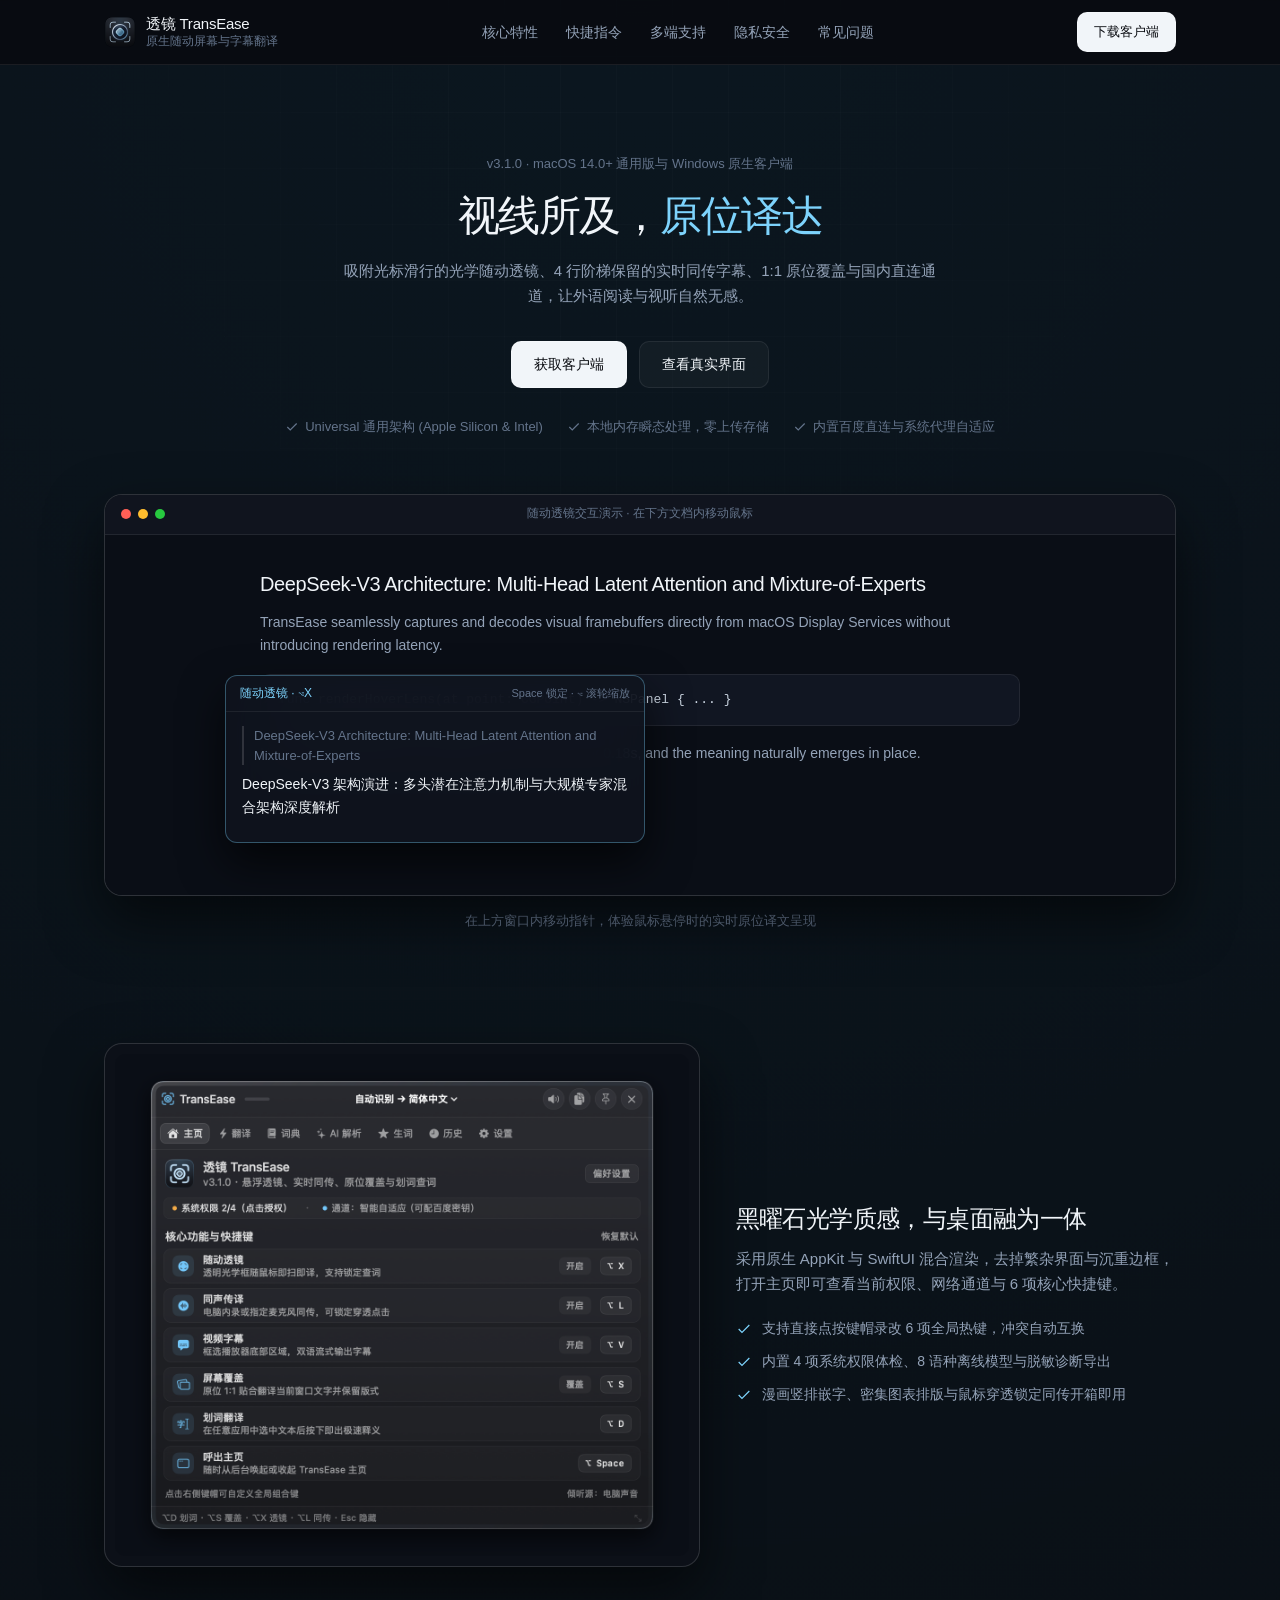
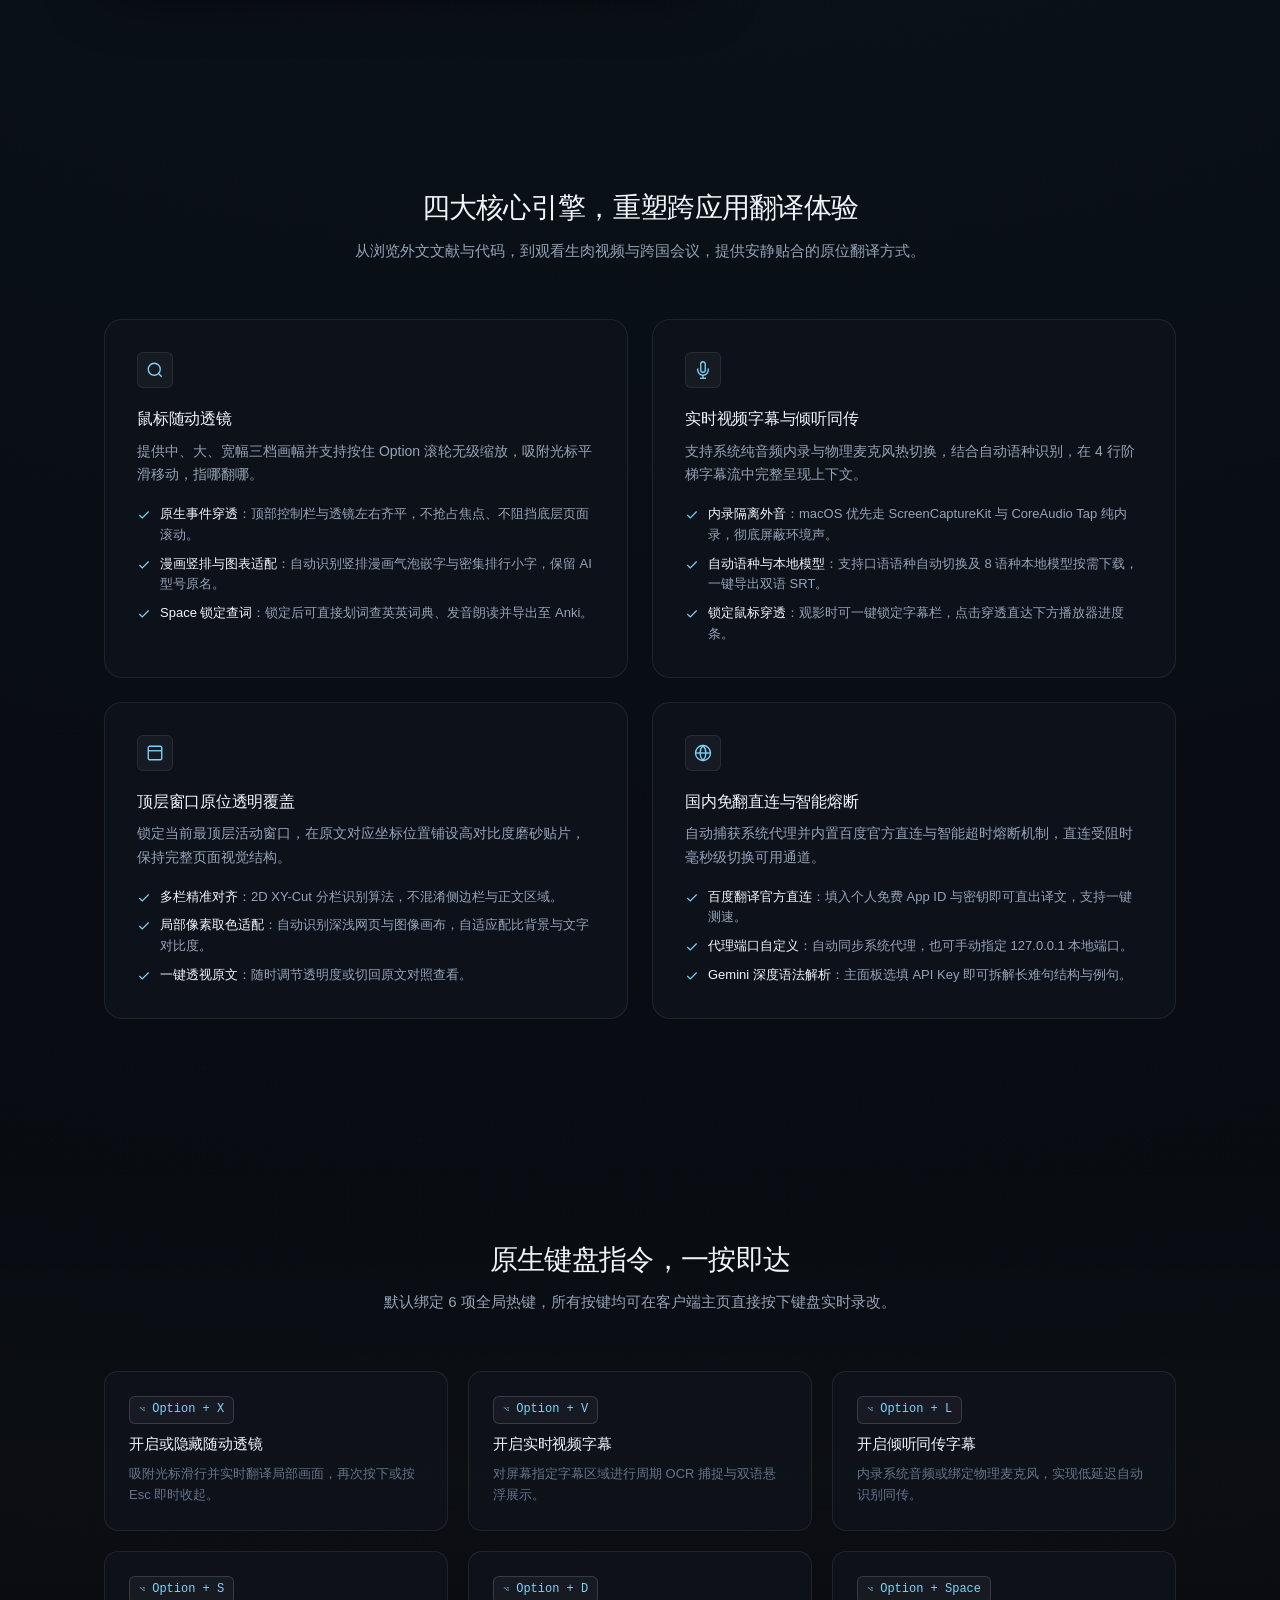
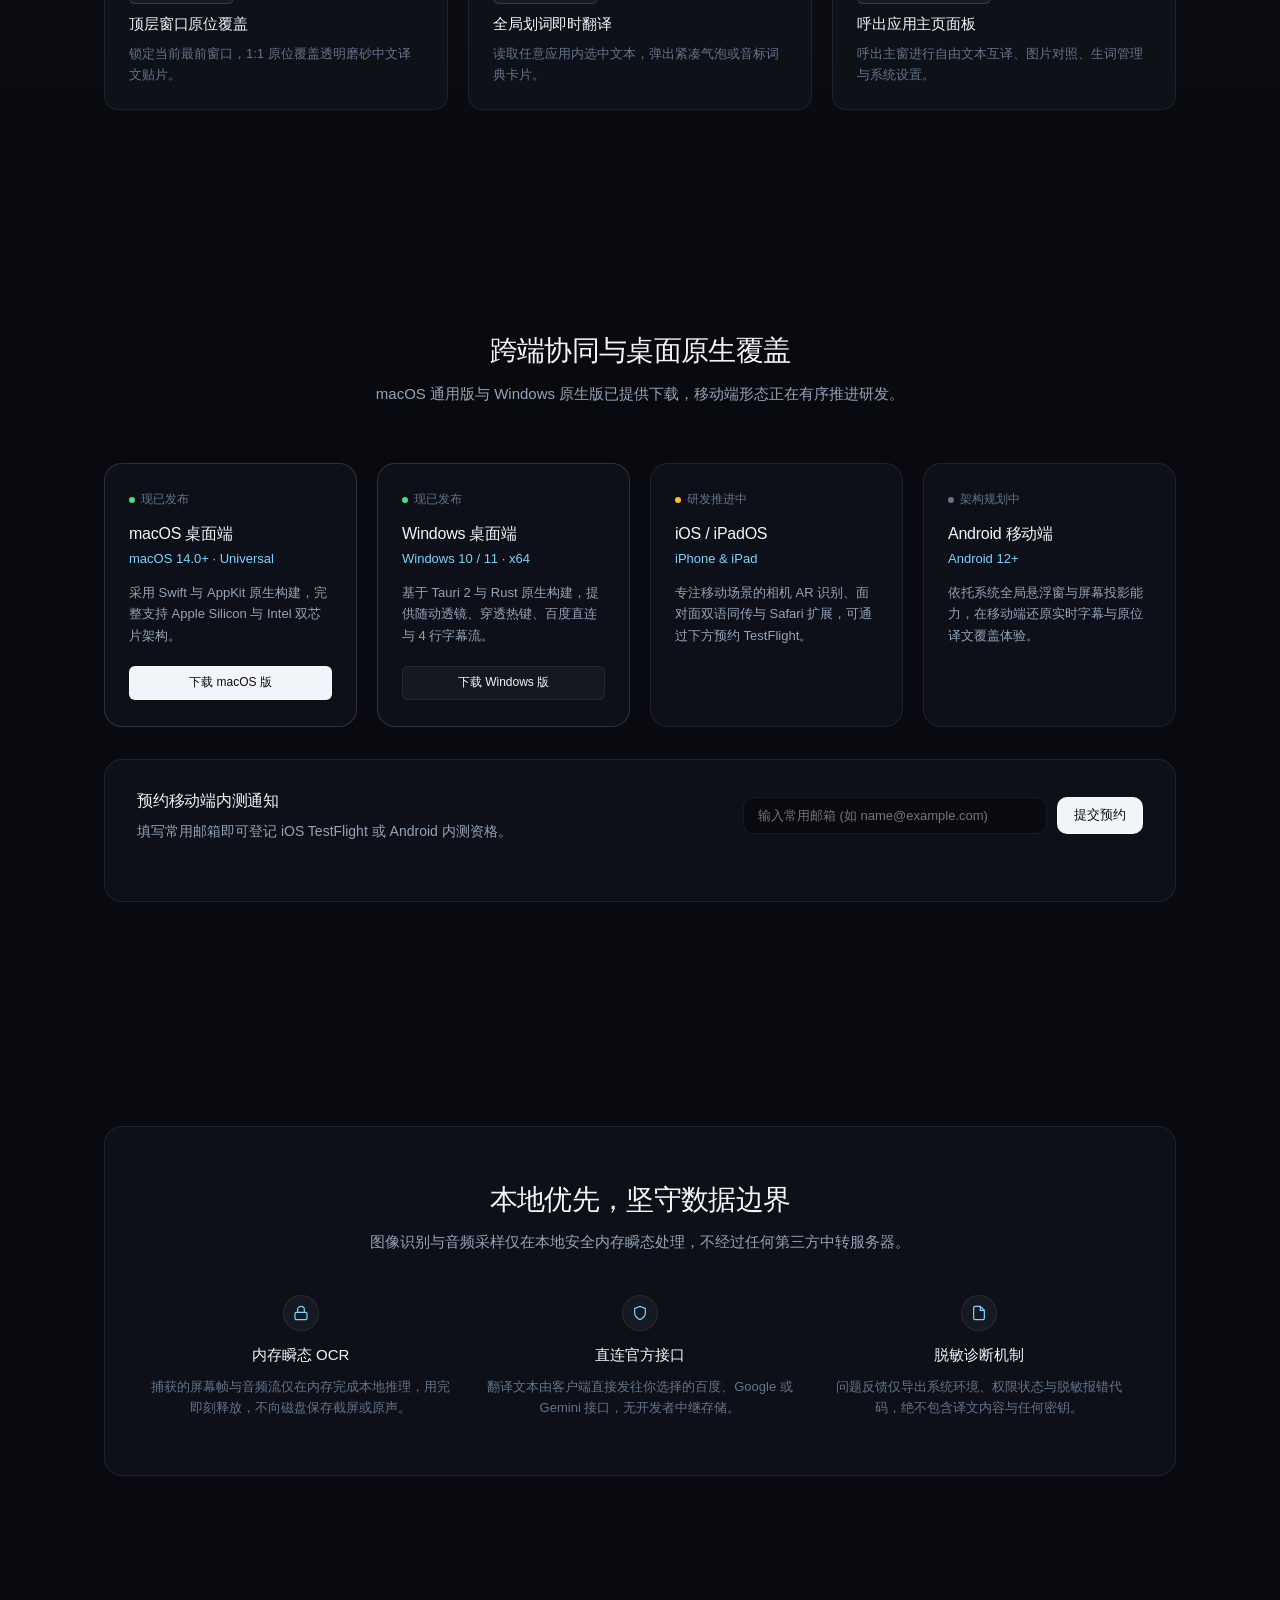
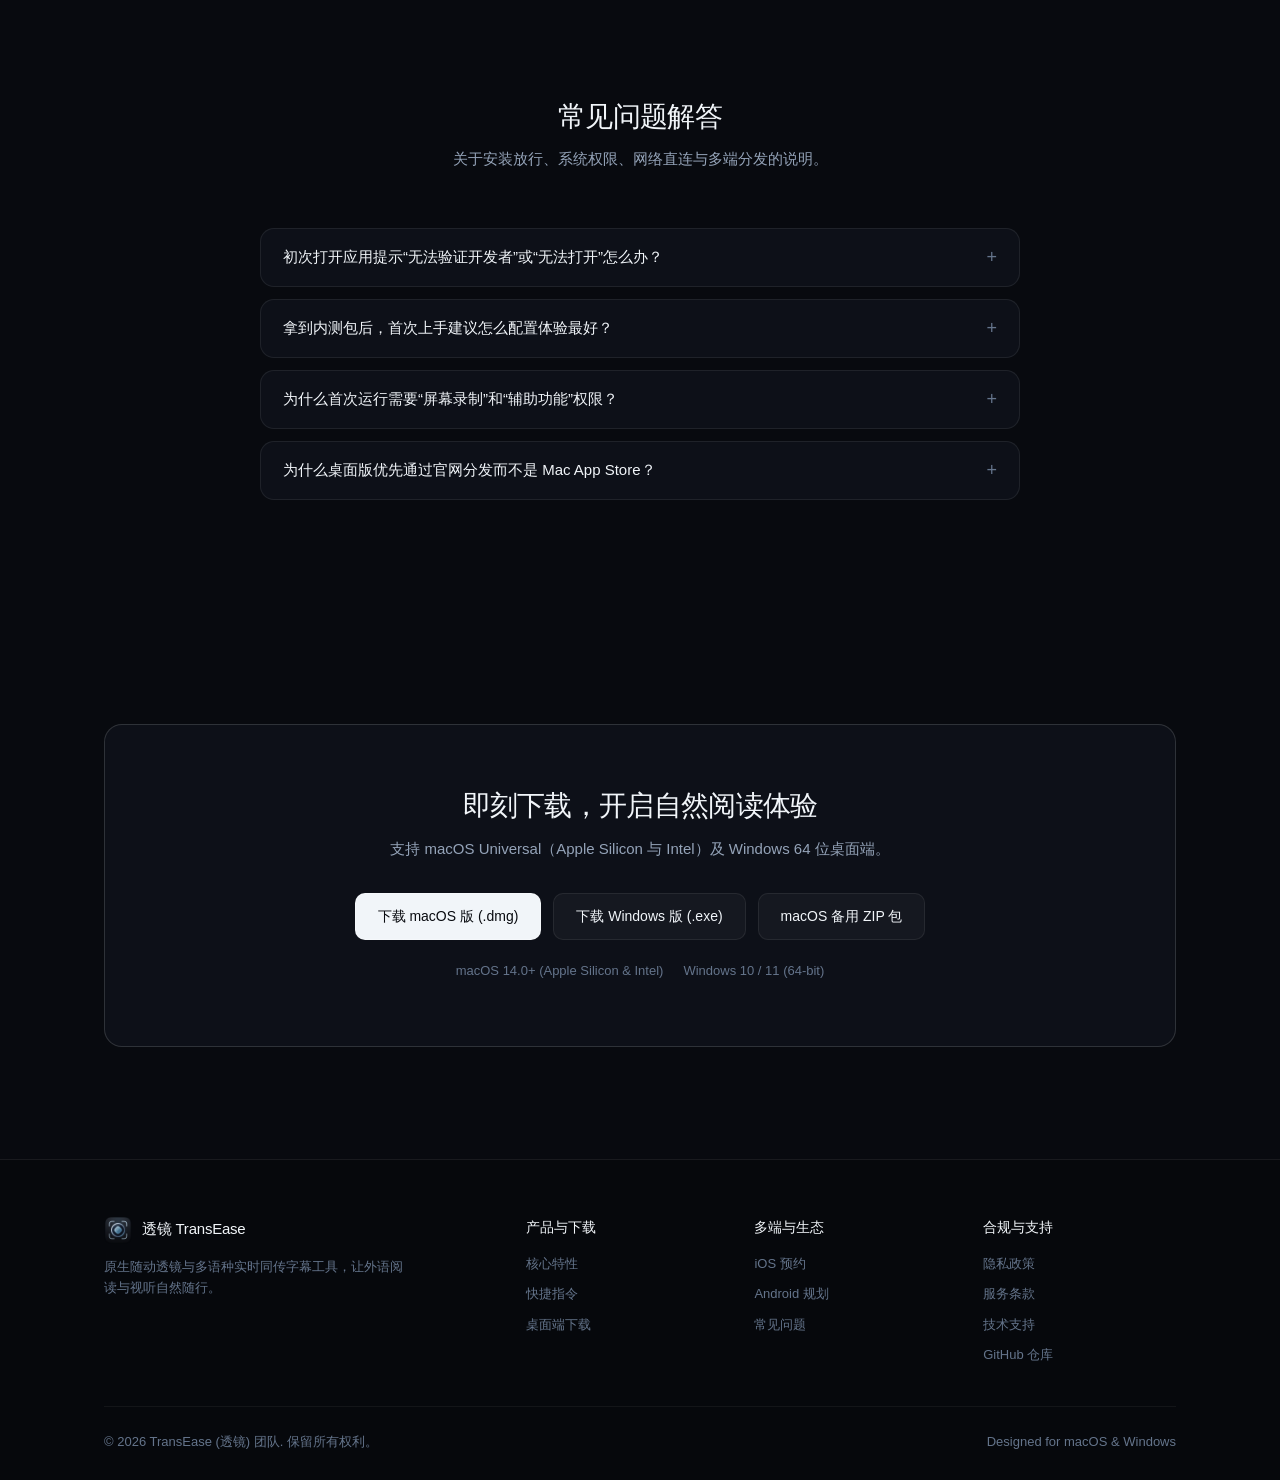
==== commit 62781a87: "style(brand): 更新官网无文字黑曜石光学品牌图标、favicon 并同步 macOS 安装包" ====
--- a/index.html
+++ b/index.html
@@ -554,7 +554,7 @@
       <div class="footer-top">
         <div>
           <div class="brand">
-            <img src="assets/app-icon.png" alt="TransEase" class="brand-icon" style="width: 28px; height: 28px; border-radius: 7px;">
+            <img src="assets/app-icon.png" alt="TransEase" class="brand-icon" style="width: 28px; height: 28px;">
             <span class="brand-title">透镜 TransEase</span>
           </div>
           <p class="footer-brand-desc">
--- a/css/style.css
+++ b/css/style.css
@@ -136,7 +136,7 @@
 .brand-icon {
   width: 32px;
   height: 32px;
-  border-radius: 8px;
+  border-radius: 0;
   flex-shrink: 0;
 }
 
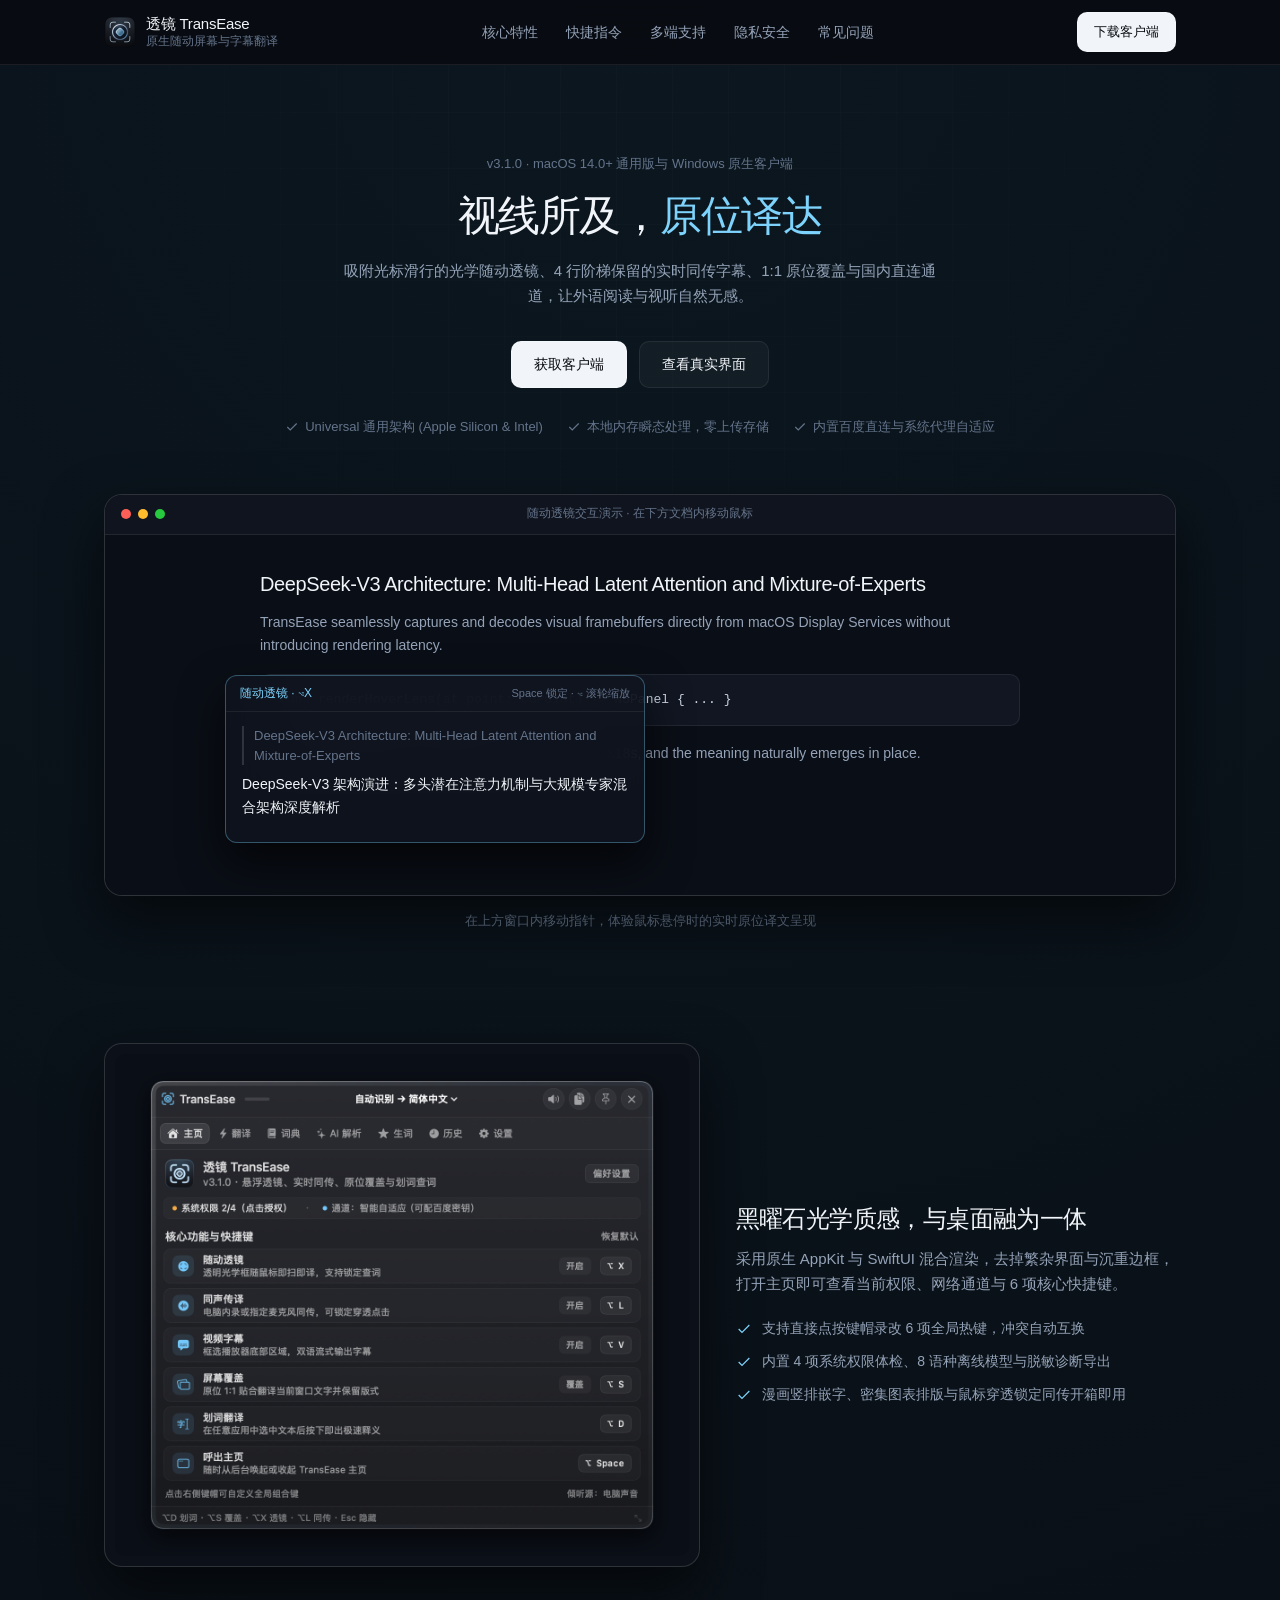
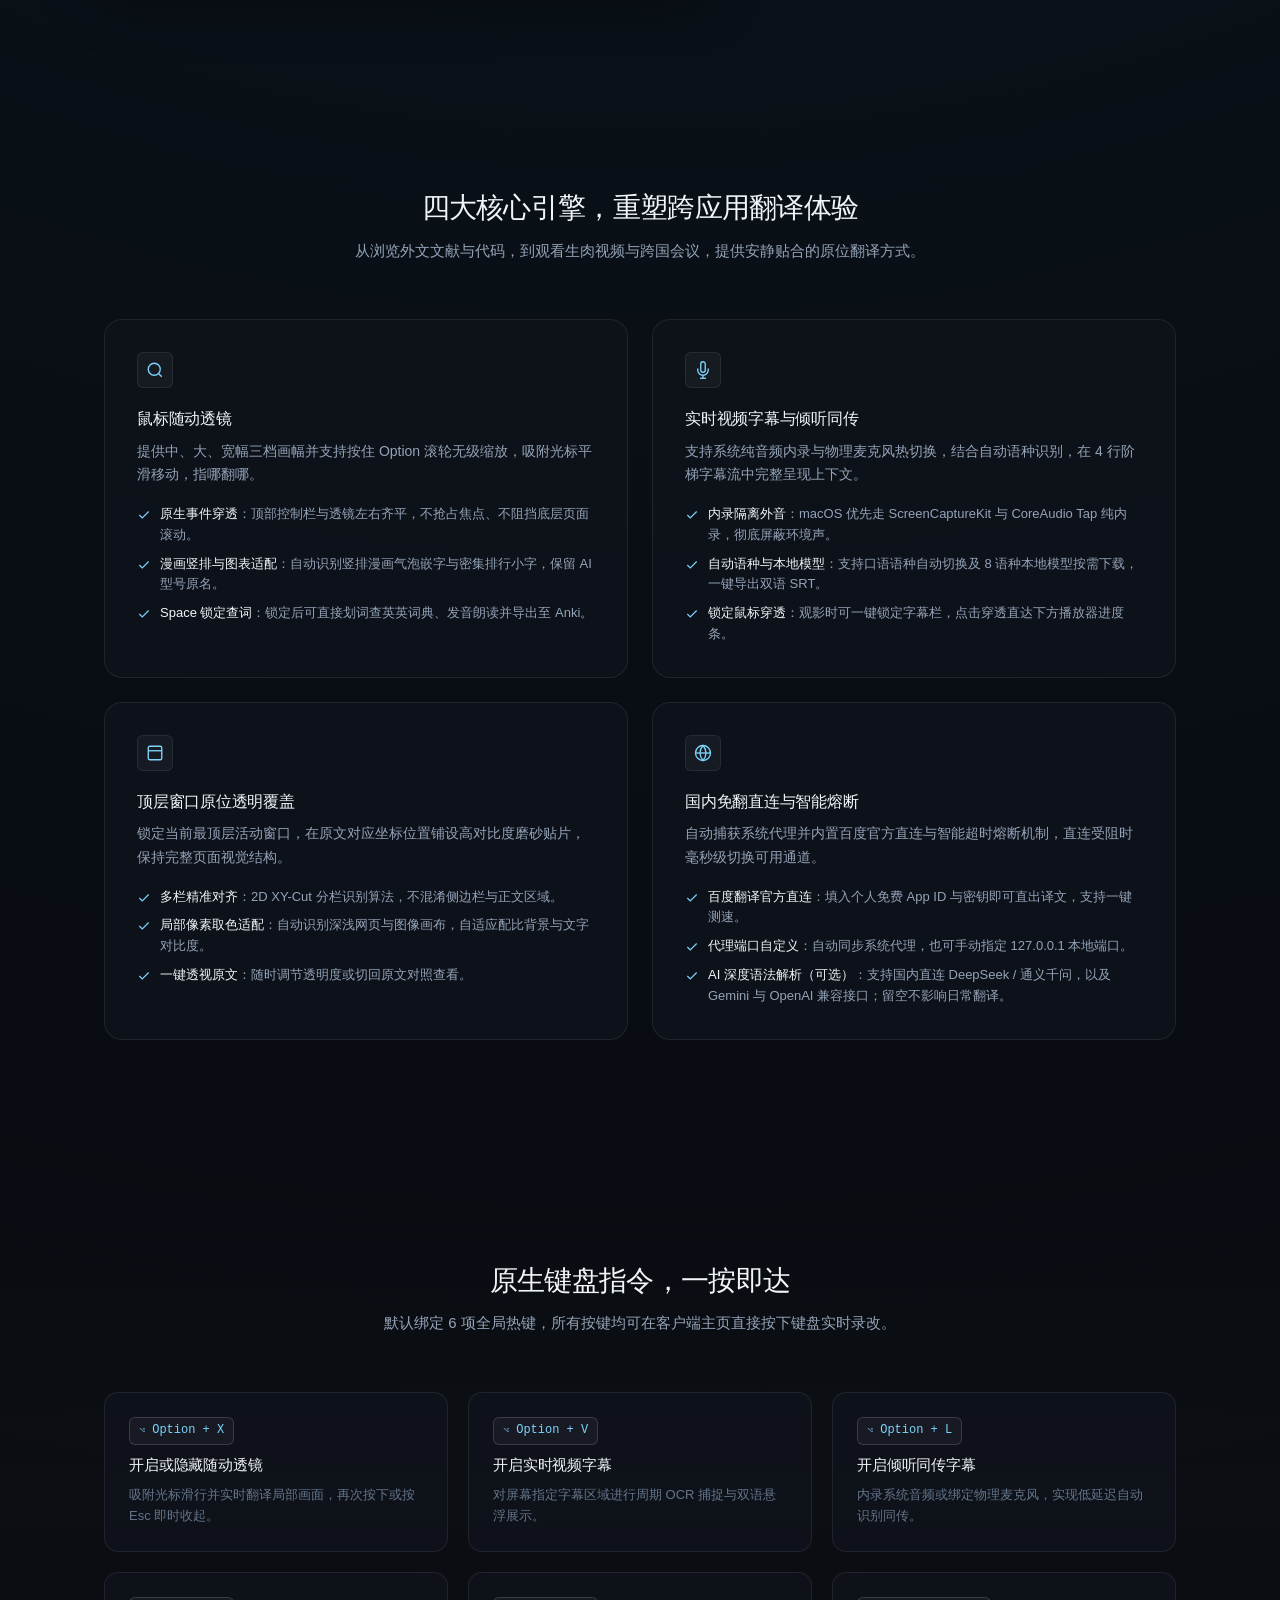
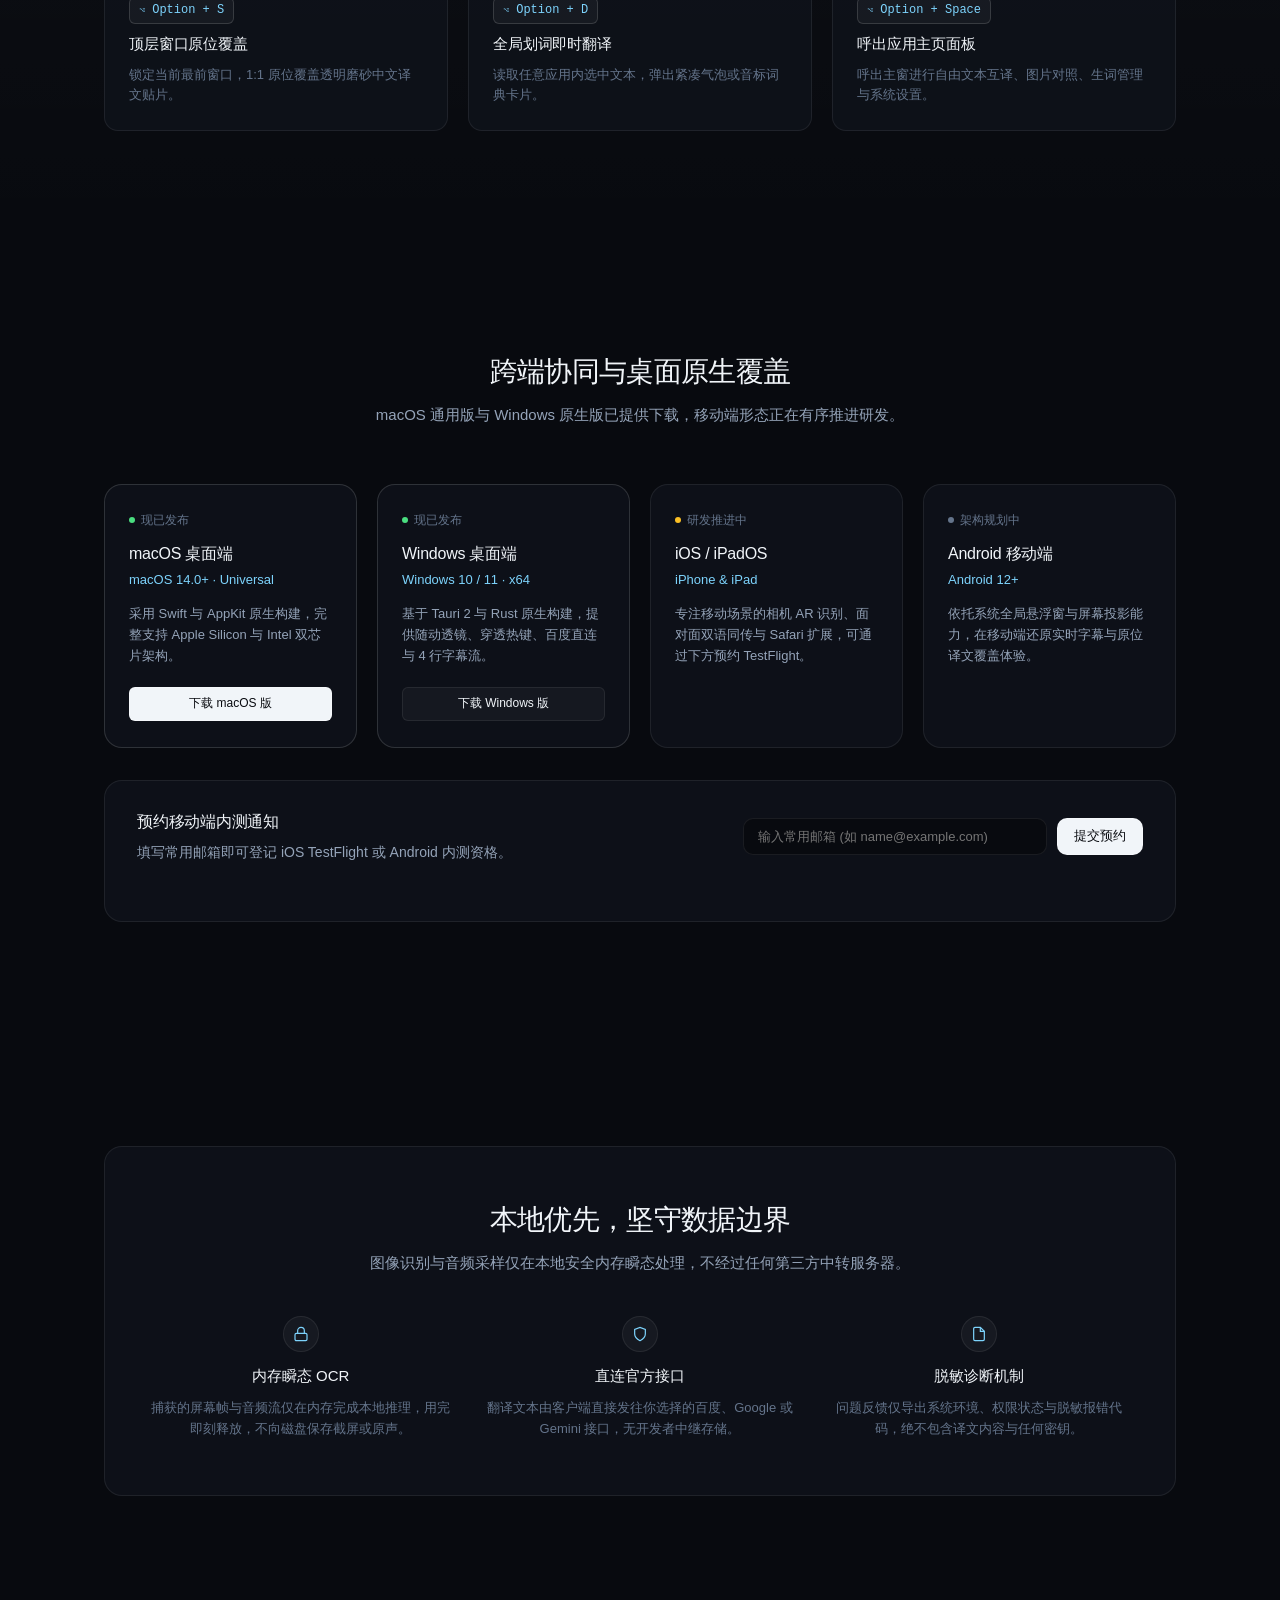
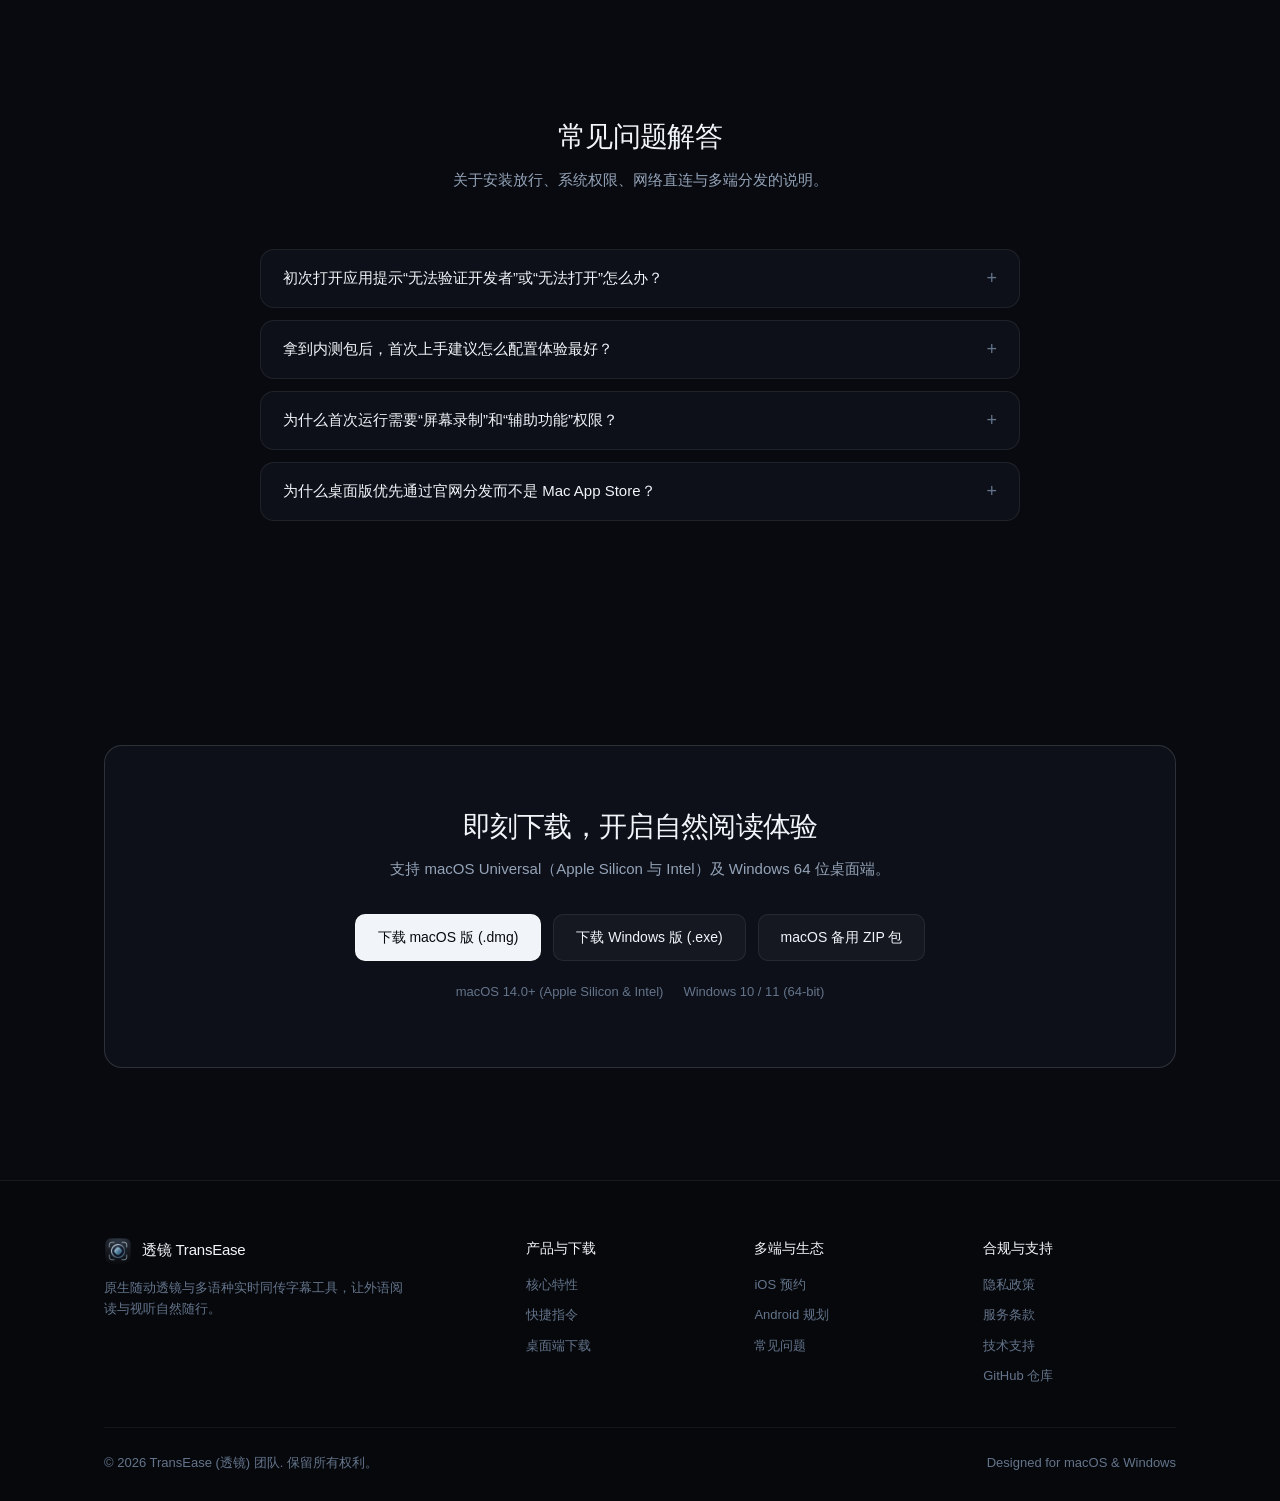
==== commit 6f6bfeb6: "docs(web): 补充无 Gemini 使用说明与国内 AI 模型支持并同步 macOS 安装包" ====
--- a/index.html
+++ b/index.html
@@ -273,7 +273,7 @@
               </li>
               <li class="feature-point">
                 <svg viewBox="0 0 24 24" fill="none" stroke="currentColor" stroke-width="2"><polyline points="20 6 9 17 4 12"></polyline></svg>
-                <span><strong>Gemini 深度语法解析</strong>：主面板选填 API Key 即可拆解长难句结构与例句。</span>
+                <span><strong>AI 深度语法解析（可选）</strong>：支持国内直连 DeepSeek / 通义千问，以及 Gemini 与 OpenAI 兼容接口；留空不影响日常翻译。</span>
               </li>
             </ul>
           </div>
@@ -488,6 +488,7 @@
                 打开软件主页即可看到顶部的权限与通道状态条：<br>
                 • <strong>权限授权</strong>：前往「偏好设置 -> 系统权限状态」按需开启「辅助功能（划词与透镜锁定）」和「屏幕与系统音频录制（透镜 OCR 与系统内录）」（macOS 14.2+ 即使未开录屏也可自动尝试 CoreAudio 纯音频内录）；<br>
                 • <strong>国内直连建议</strong>：如果平时未开启系统代理，建议前往「设置 -> 翻译引擎与网络代理」免费申请并填入百度翻译 App ID 与密钥，可避免公共源额度限制与海外超时；<br>
+                • <strong>关于 Gemini / AI 解析</strong>：随动透镜、划词、同传与字幕均不依赖任何大模型 API；主面板「AI 解析」为可选附加功能，国内用户无需 Gemini，可在设置里直接选用 DeepSeek、通义千问或任意 OpenAI 兼容接口；<br>
                 • <strong>问题反馈</strong>：如遇异常，点击设置底部的「复制诊断」即可一键复制不含原文与密钥的脱敏环境报告发给开发者排查。
               </div>
             </div>
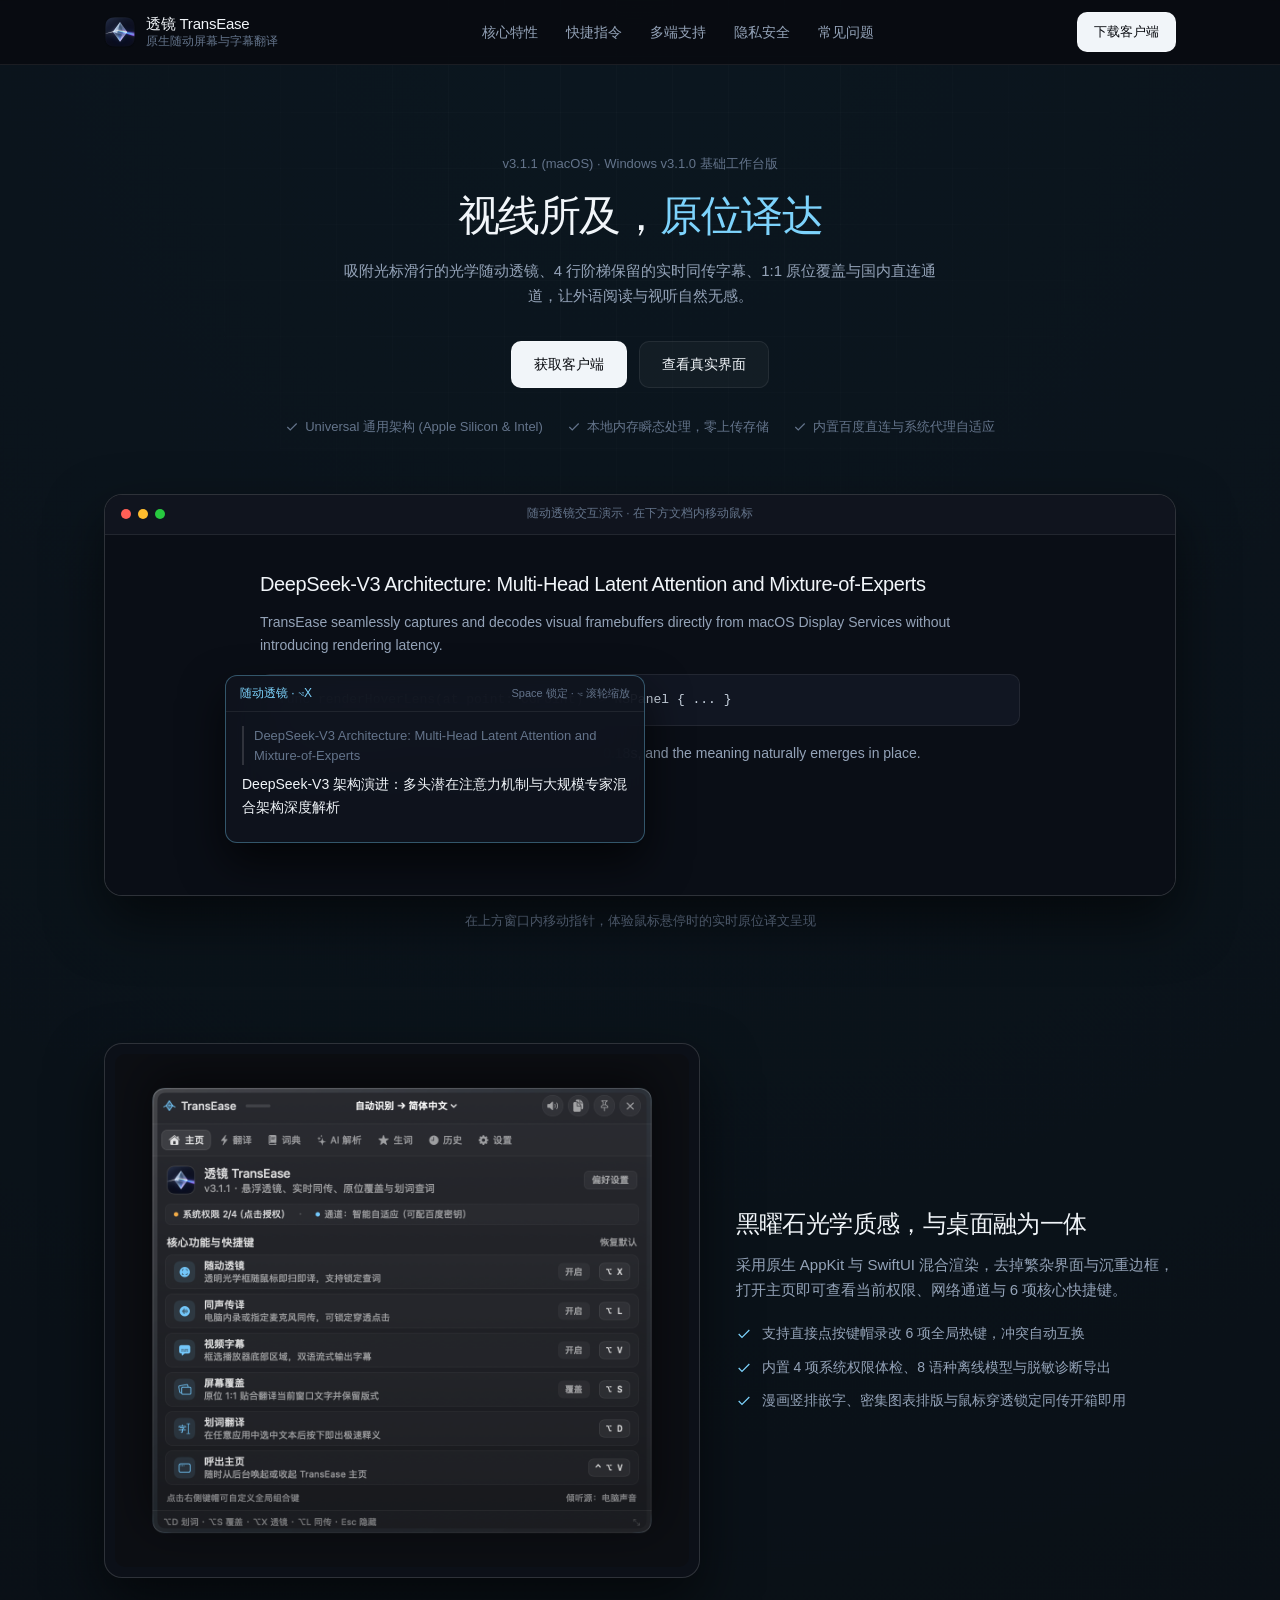
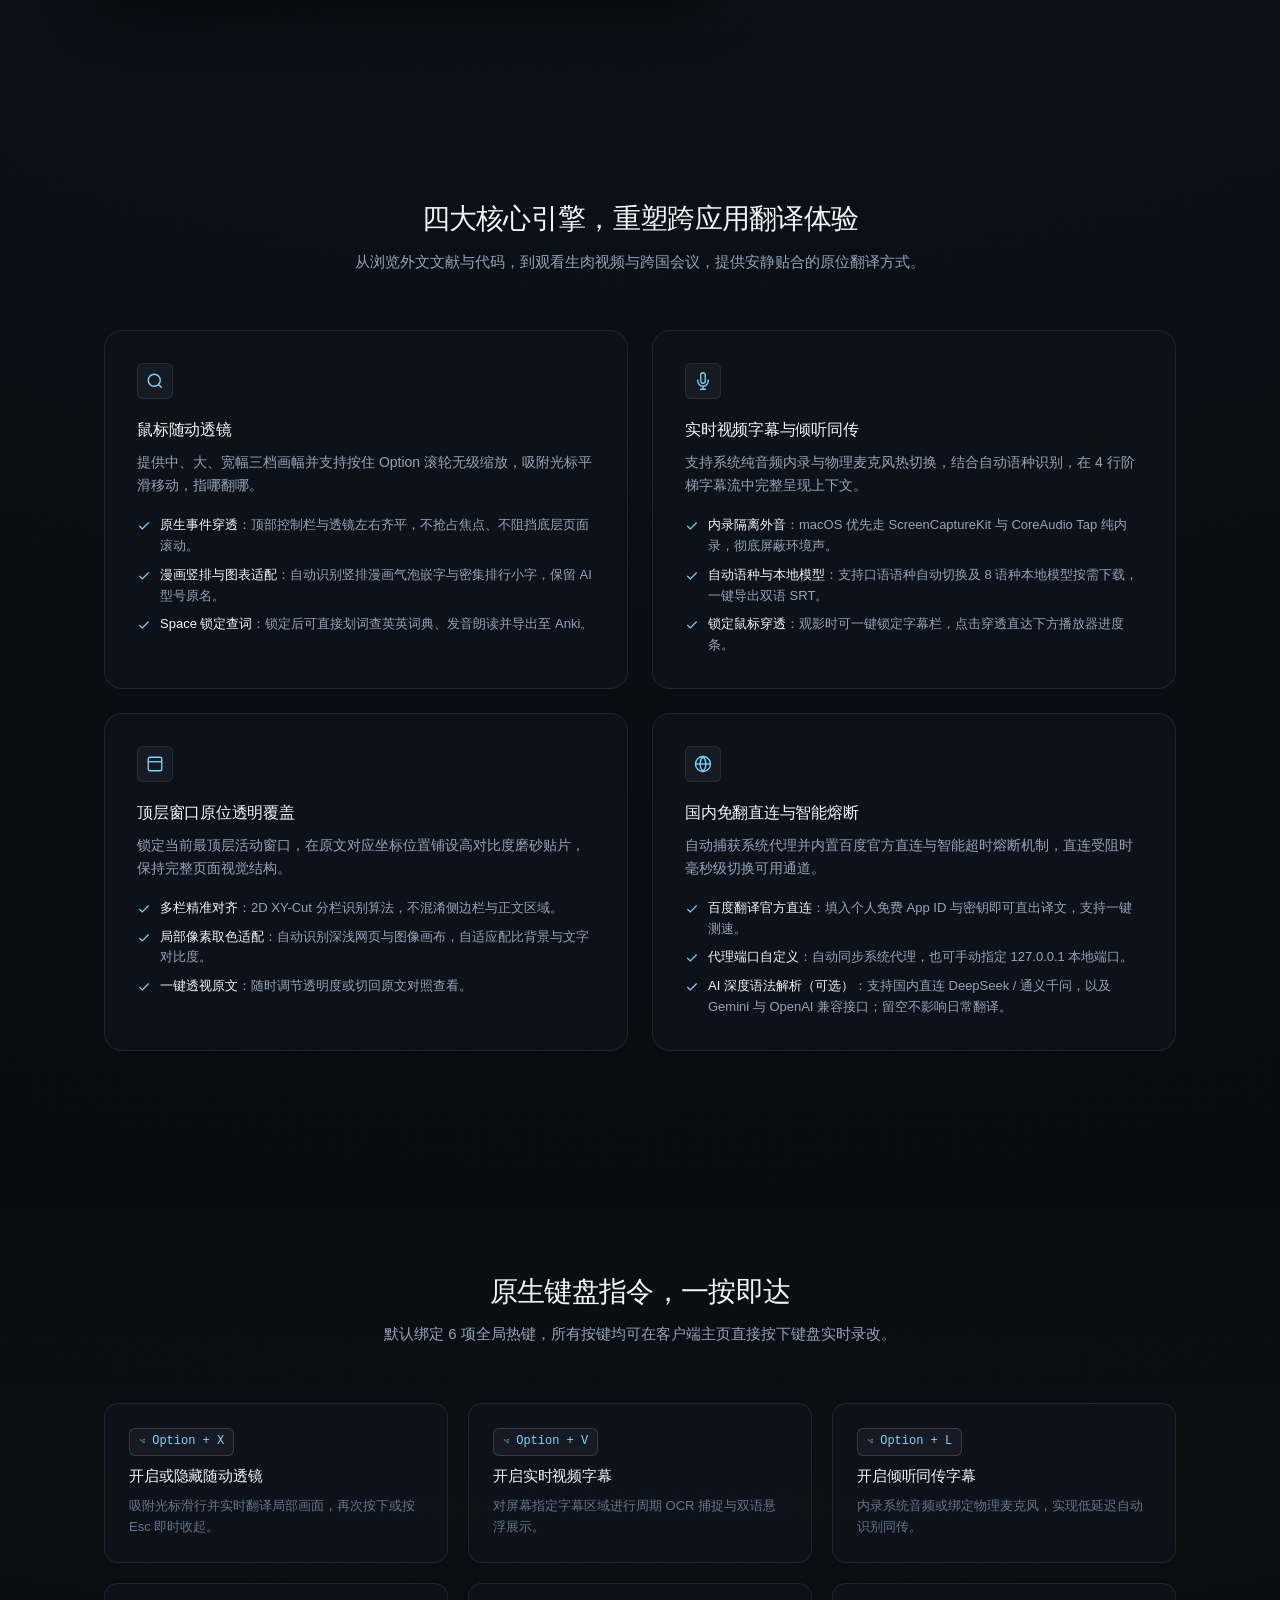
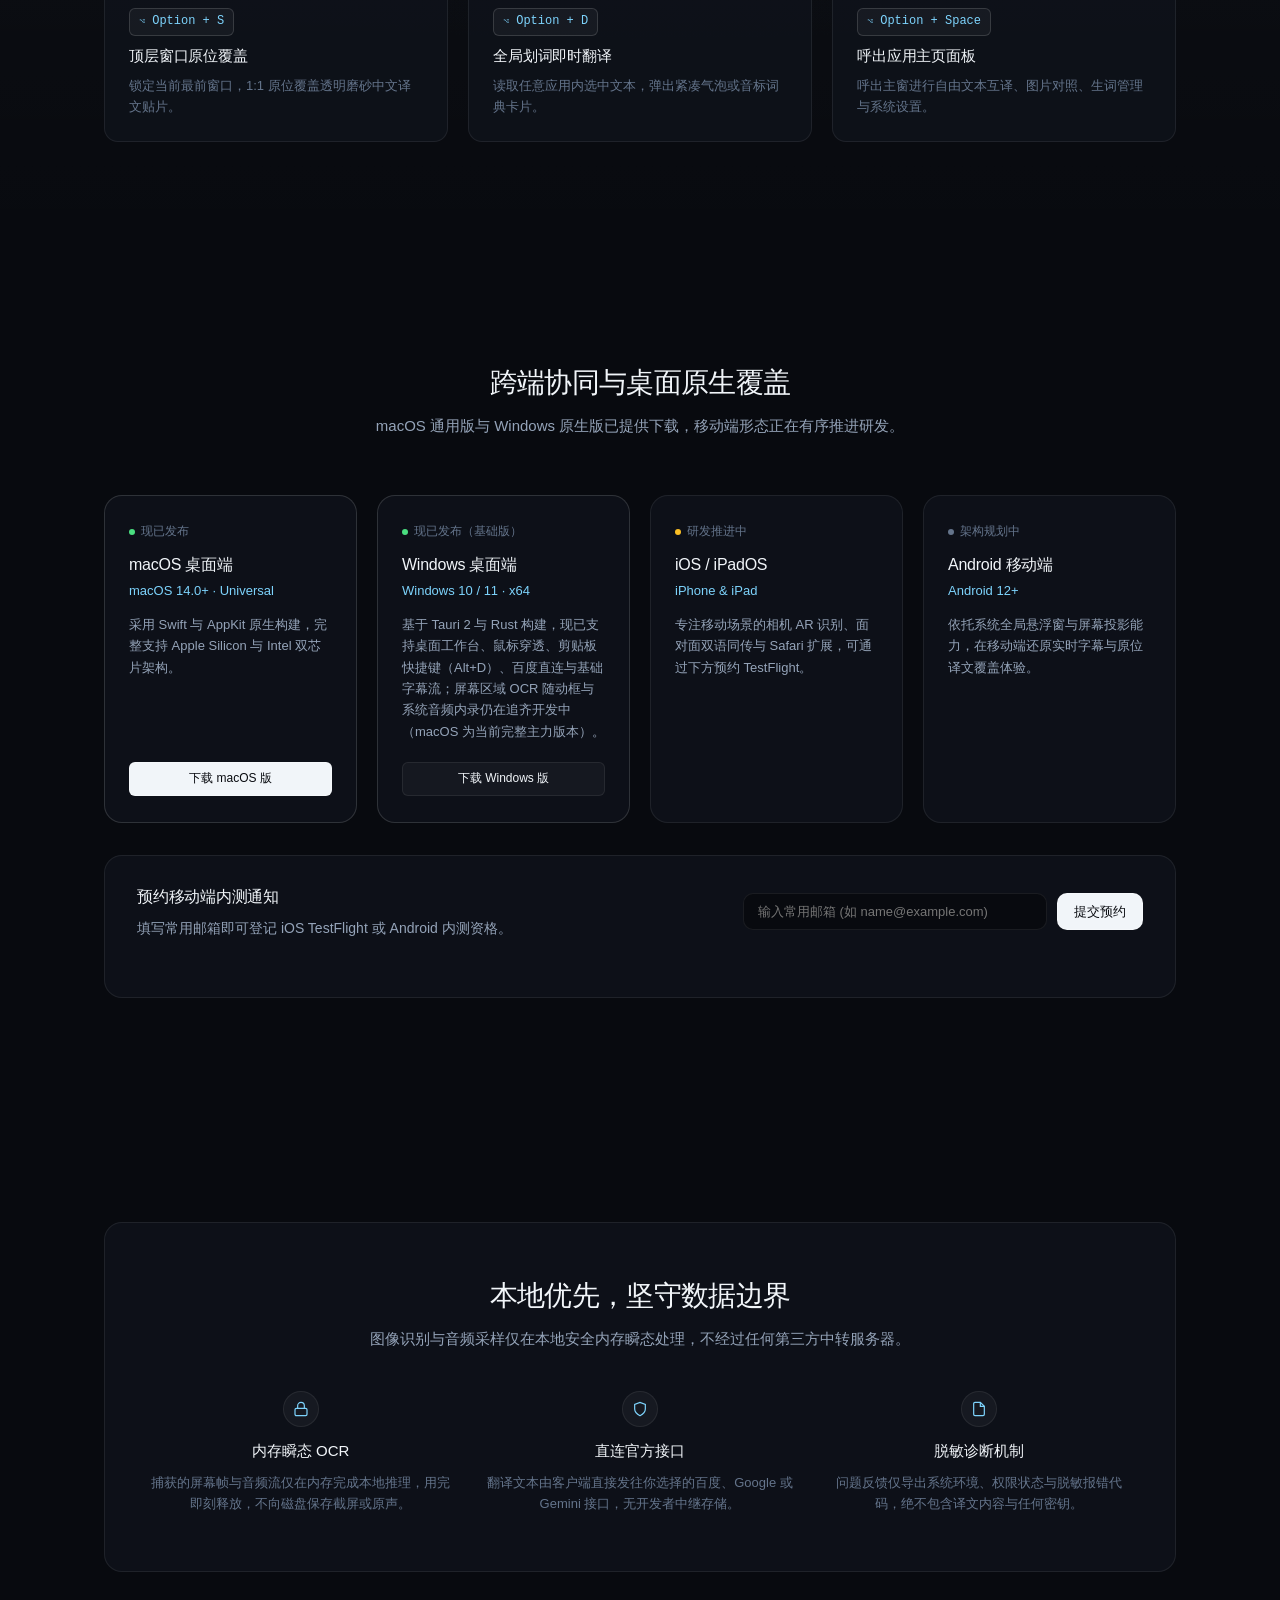
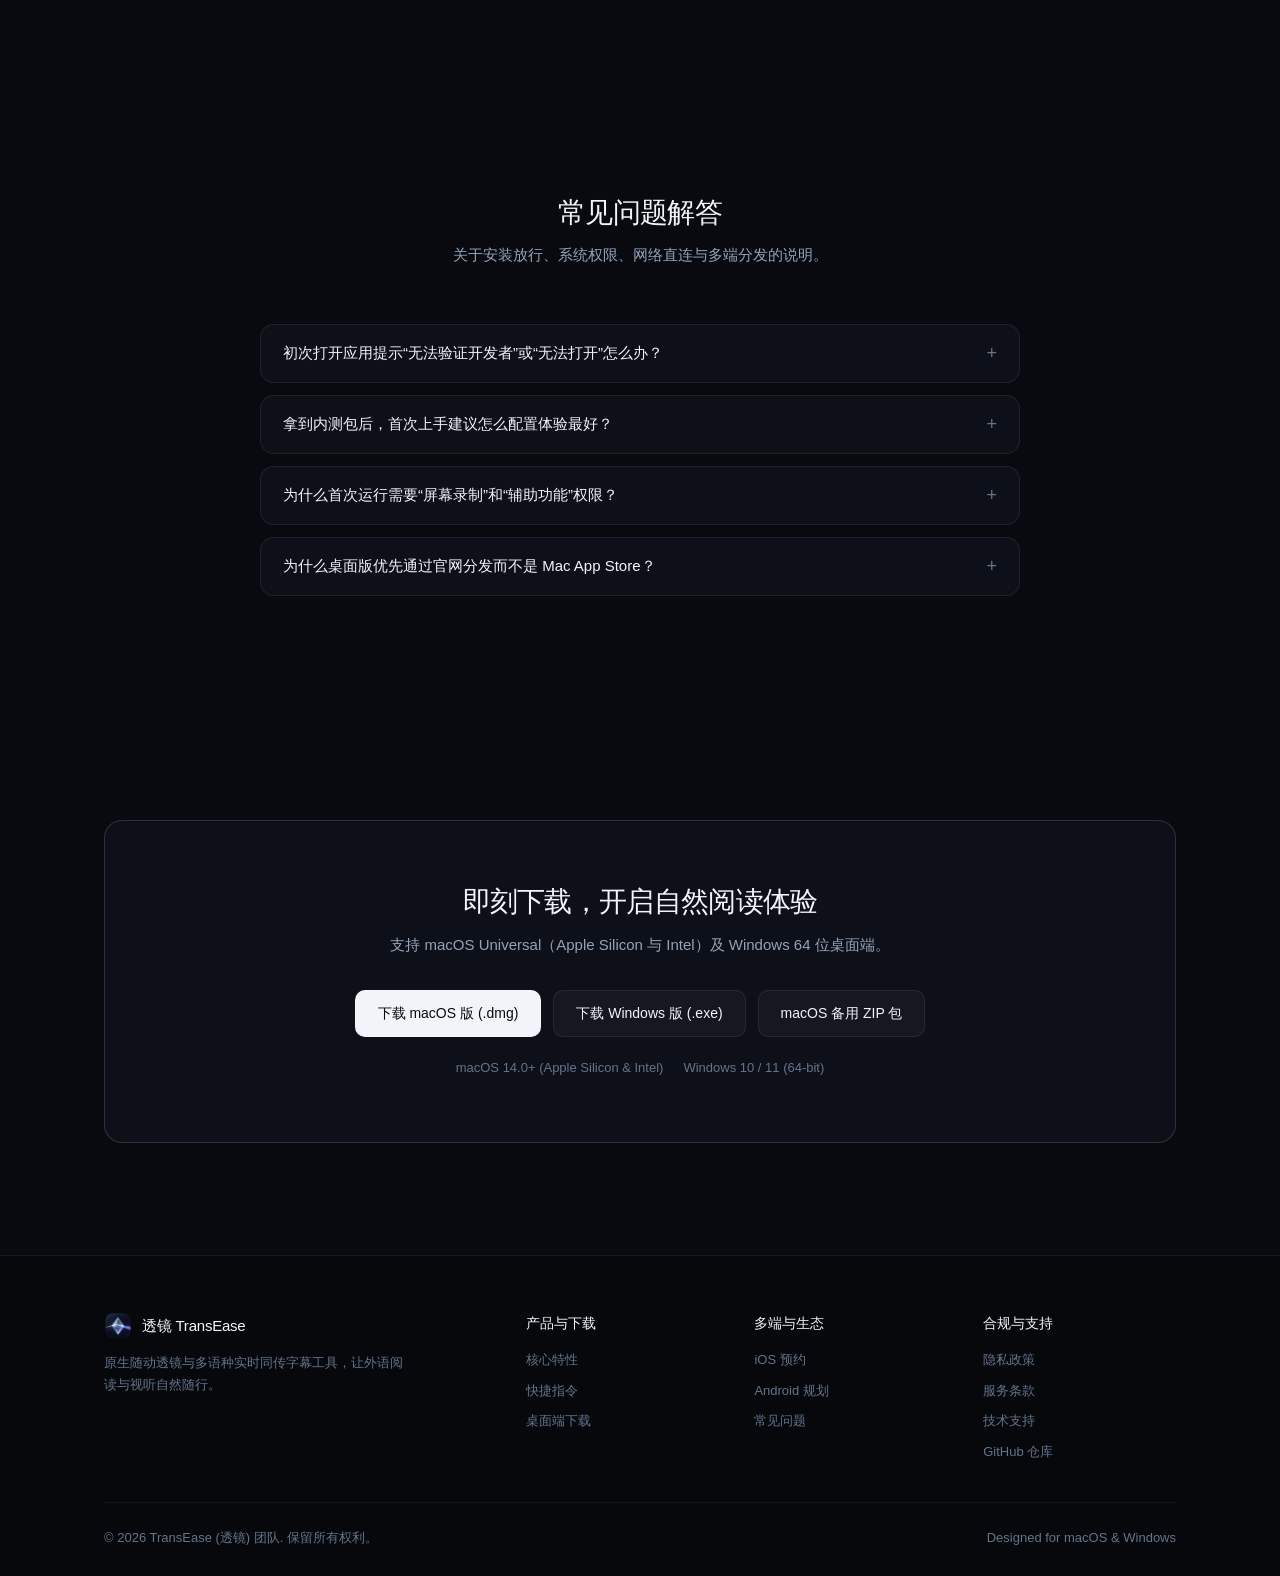
==== commit 7757e9e3: "release(v3.1.1): 更新官网 Win 版边界说明、macOS v3.1.1 升级接口与全套虹光棱镜 Logo 资源" ====
--- a/index.html
+++ b/index.html
@@ -7,6 +7,7 @@
   <meta name="description" content="透镜（TransEase）是一款专为 macOS 与 Windows 打造的随动透镜与实时同传字幕工具。吸附光标随动滑行、4 行阶梯保留视频字幕、1:1 原位透明覆盖与国内免翻直连。">
   <meta name="keywords" content="透镜, TransEase, macOS翻译, 随动透镜, 实时字幕, 视频同传, 划词翻译, 屏幕OCR">
 
+  <link rel="icon" type="image/png" sizes="256x256" href="assets/app-icon.png">
   <link rel="icon" type="image/svg+xml" href="assets/favicon.svg">
   <link rel="apple-touch-icon" href="assets/app-icon.png">
 
@@ -58,7 +59,7 @@
     <!-- Hero Section -->
     <section class="hero">
       <div class="container">
-        <p class="hero-eyebrow">v3.1.0 · macOS 14.0+ 通用版与 Windows 原生客户端</p>
+        <p class="hero-eyebrow">v3.1.1 (macOS) · Windows v3.1.0 基础工作台版</p>
 
         <h1 class="hero-title">
           视线所及，<span class="hero-title-accent">原位译达</span>
@@ -358,12 +359,12 @@
           <div class="matrix-card active">
             <div class="matrix-status-line">
               <span class="status-dot ready"></span>
-              <span>现已发布</span>
+              <span>现已发布（基础版）</span>
             </div>
             <h3 class="matrix-platform-title">Windows 桌面端</h3>
             <div class="matrix-platform-target">Windows 10 / 11 · x64</div>
             <p class="matrix-platform-desc">
-              基于 Tauri 2 与 Rust 原生构建，提供随动透镜、穿透热键、百度直连与 4 行字幕流。
+              基于 Tauri 2 与 Rust 构建，现已支持桌面工作台、鼠标穿透、剪贴板快捷键（Alt+D）、百度直连与基础字幕流；屏幕区域 OCR 随动框与系统音频内录仍在追齐开发中（macOS 为当前完整主力版本）。
             </p>
             <a href="javascript:void(0)" onclick="openWindowsDownloadModal()" class="btn btn-secondary btn-sm">下载 Windows 版</a>
           </div>
@@ -604,11 +605,11 @@
     <div style="background: #10141e; border: 1px solid rgba(255, 255, 255, 0.14); border-radius: 16px; max-width: 500px; width: 100%; padding: 28px; box-shadow: 0 25px 50px -12px rgba(0, 0, 0, 0.7); position: relative;">
       <button onclick="closeWindowsDownloadModal()" style="position: absolute; top: 16px; right: 16px; background: none; border: none; color: #94a3b8; font-size: 22px; cursor: pointer;" aria-label="关闭">&times;</button>
       <div style="margin-bottom: 14px;">
-        <h3 style="margin: 0 0 4px 0; font-size: 16px; font-weight: 500; color: #f1f5f9;">TransEase Windows 原生版</h3>
-        <span style="font-size: 13px; color: #7dd3fc;">v3.1.0 · Windows 10/11 64 位</span>
-      </div>
-      <p style="color: #94a3b8; font-size: 14px; line-height: 1.6; margin-bottom: 20px;">
-        适配 DirectComposition 透明随动透镜与实时同传。为国内网络环境提供多渠道直链：
+        <h3 style="margin: 0 0 4px 0; font-size: 16px; font-weight: 500; color: #f1f5f9;">TransEase Windows 原生版（基础工作台）</h3>
+        <span style="font-size: 13px; color: #7dd3fc;">v3.1.0-win · Windows 10/11 64 位</span>
+      </div>
+      <p style="color: #94a3b8; font-size: 13.5px; line-height: 1.6; margin-bottom: 16px;">
+        现已提供鼠标穿透翻译工作台、全局快捷键剪贴板翻译（Alt+D）、百度/Google/MyMemory 多通道与基础字幕流；屏幕区域 OCR 随动框、系统声音内录同传及 AI 深度解析目前仅支持 macOS 端，Windows 端将在后续迭代中逐步对齐。
       </p>
 
       <div style="display: flex; flex-direction: column; gap: 10px; margin-bottom: 18px;">
